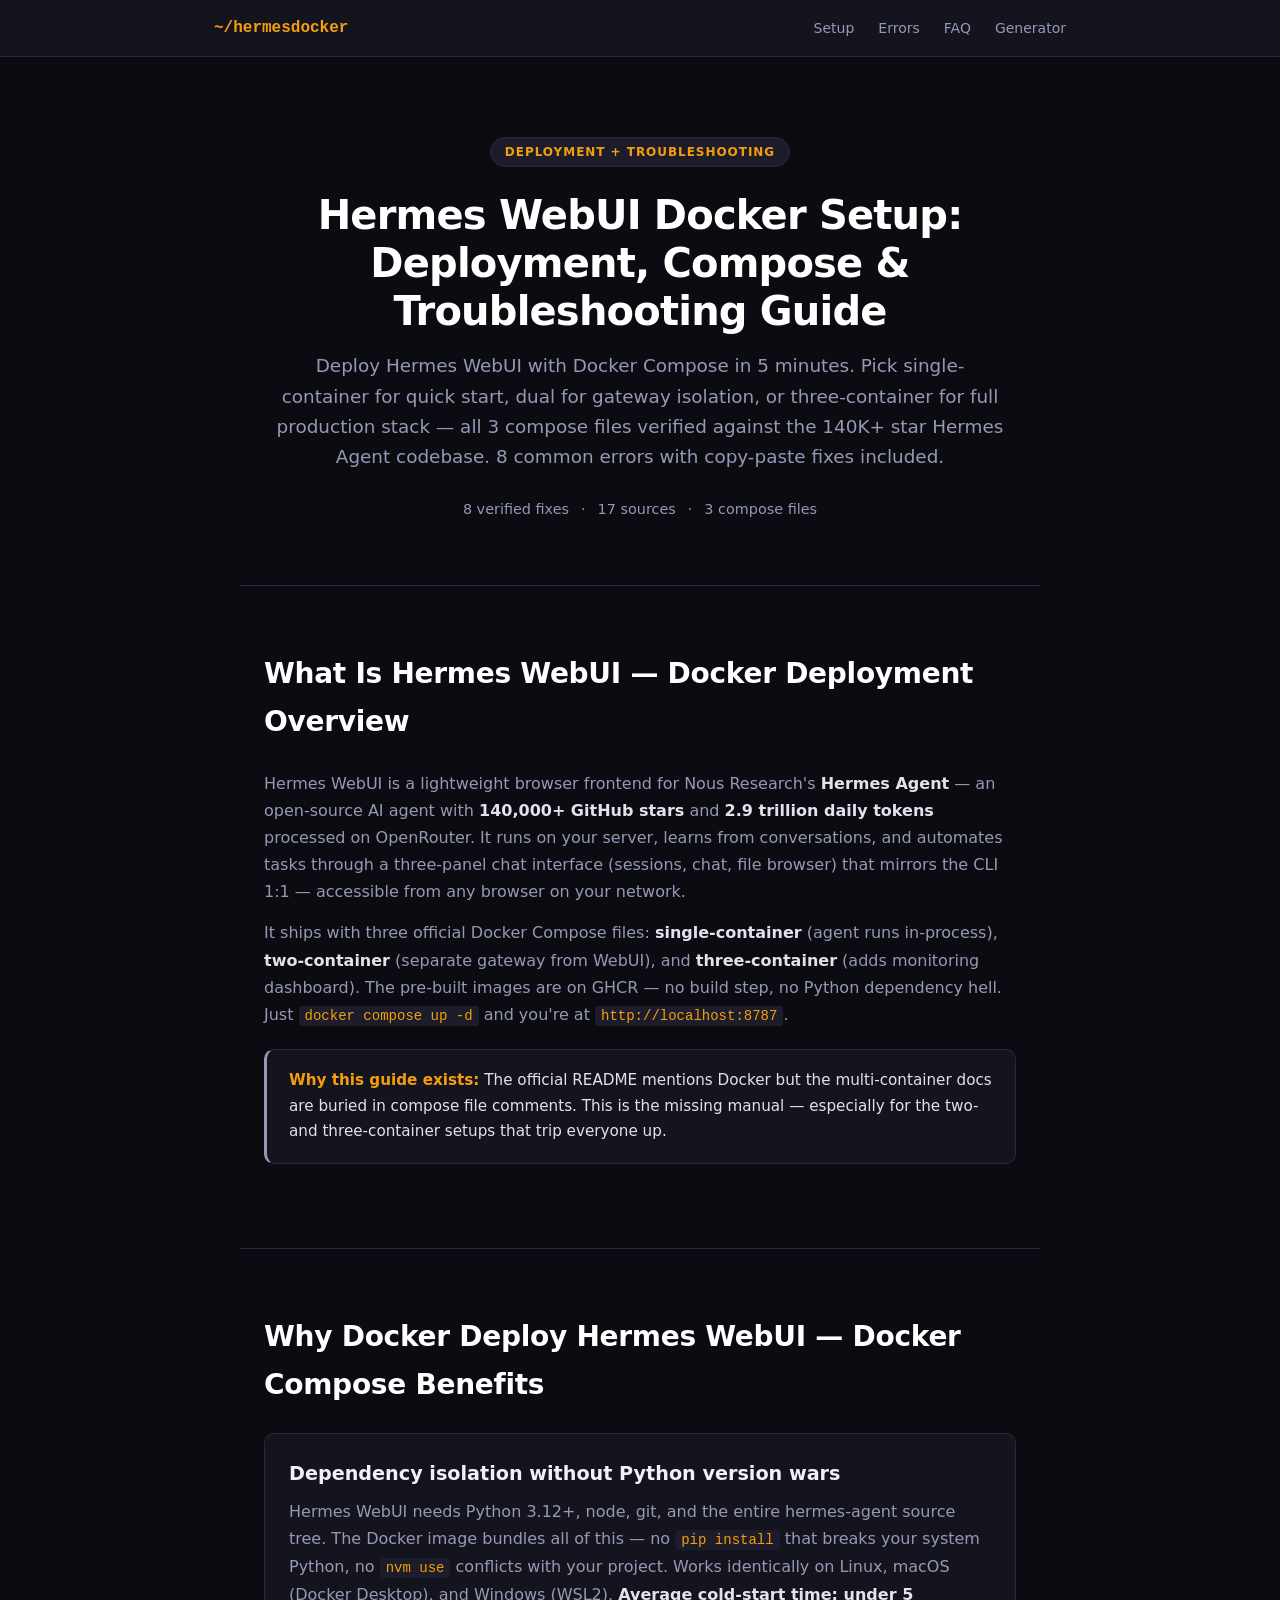
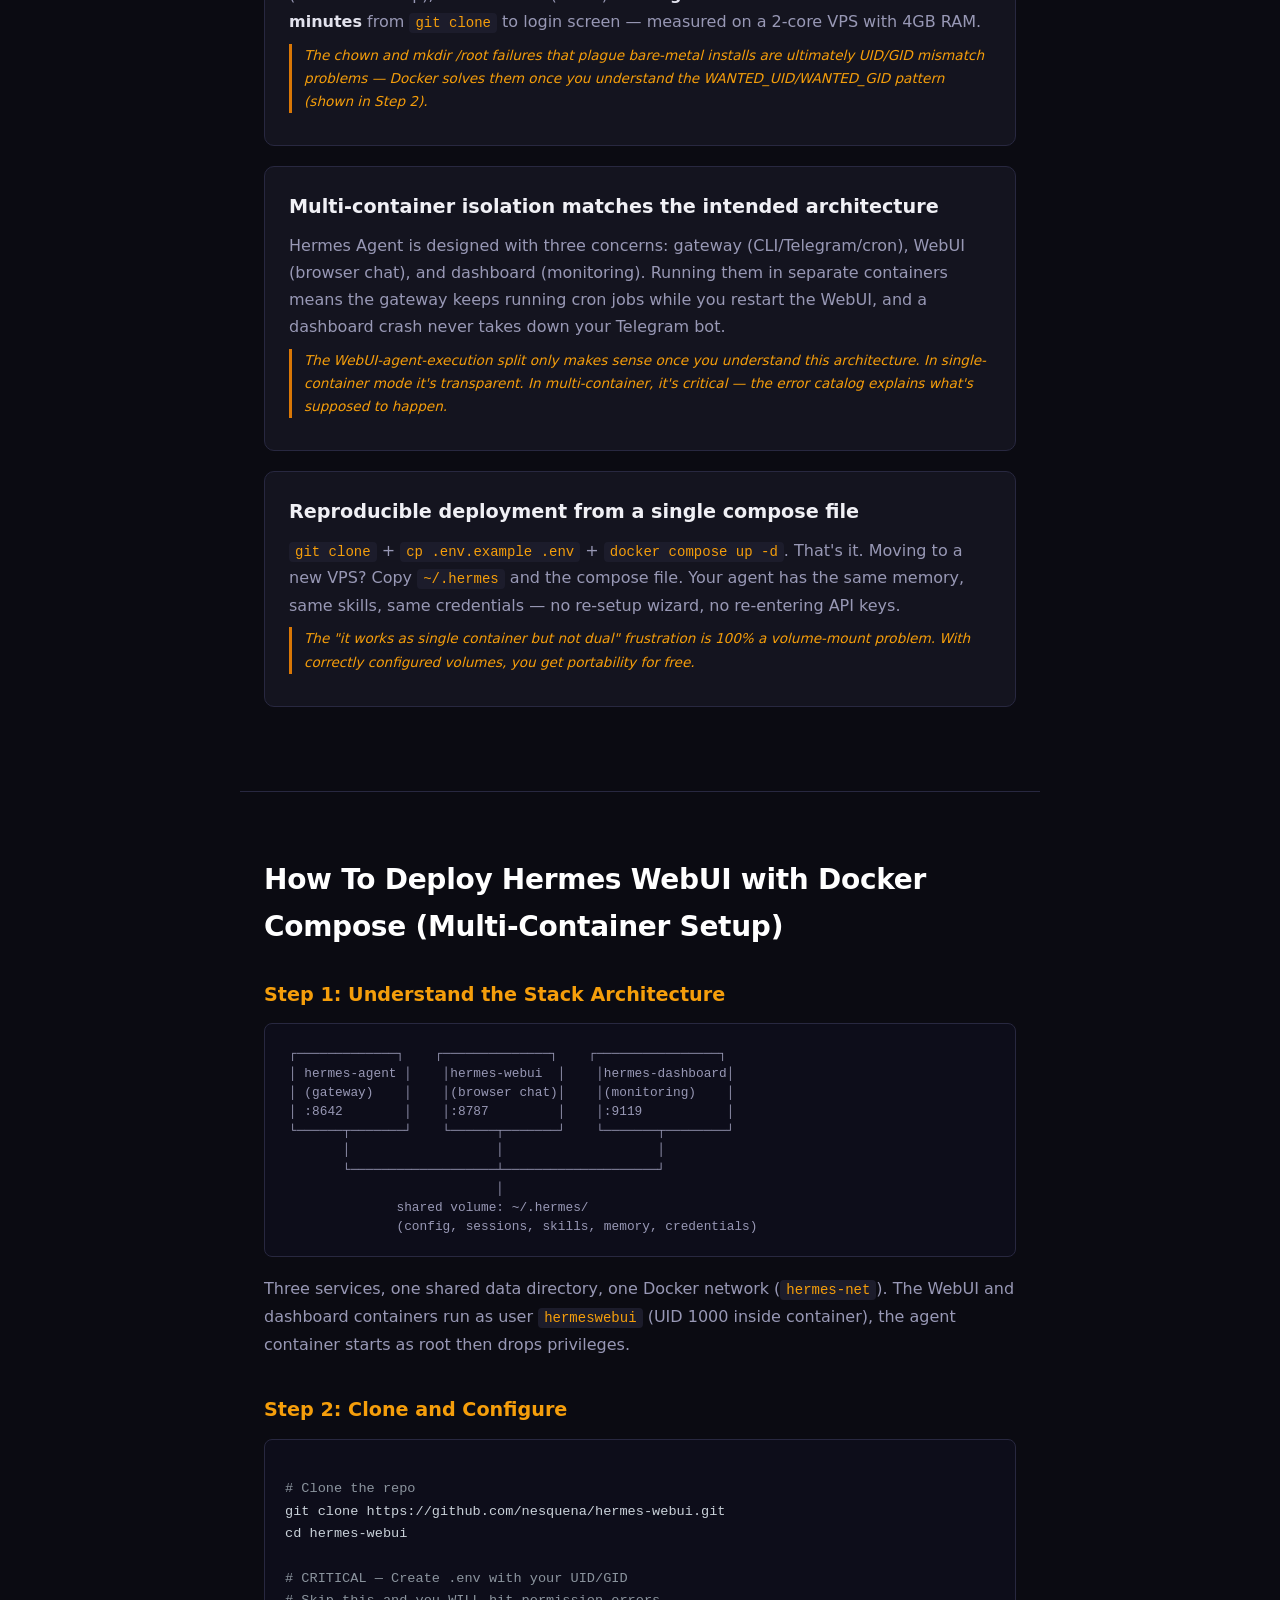
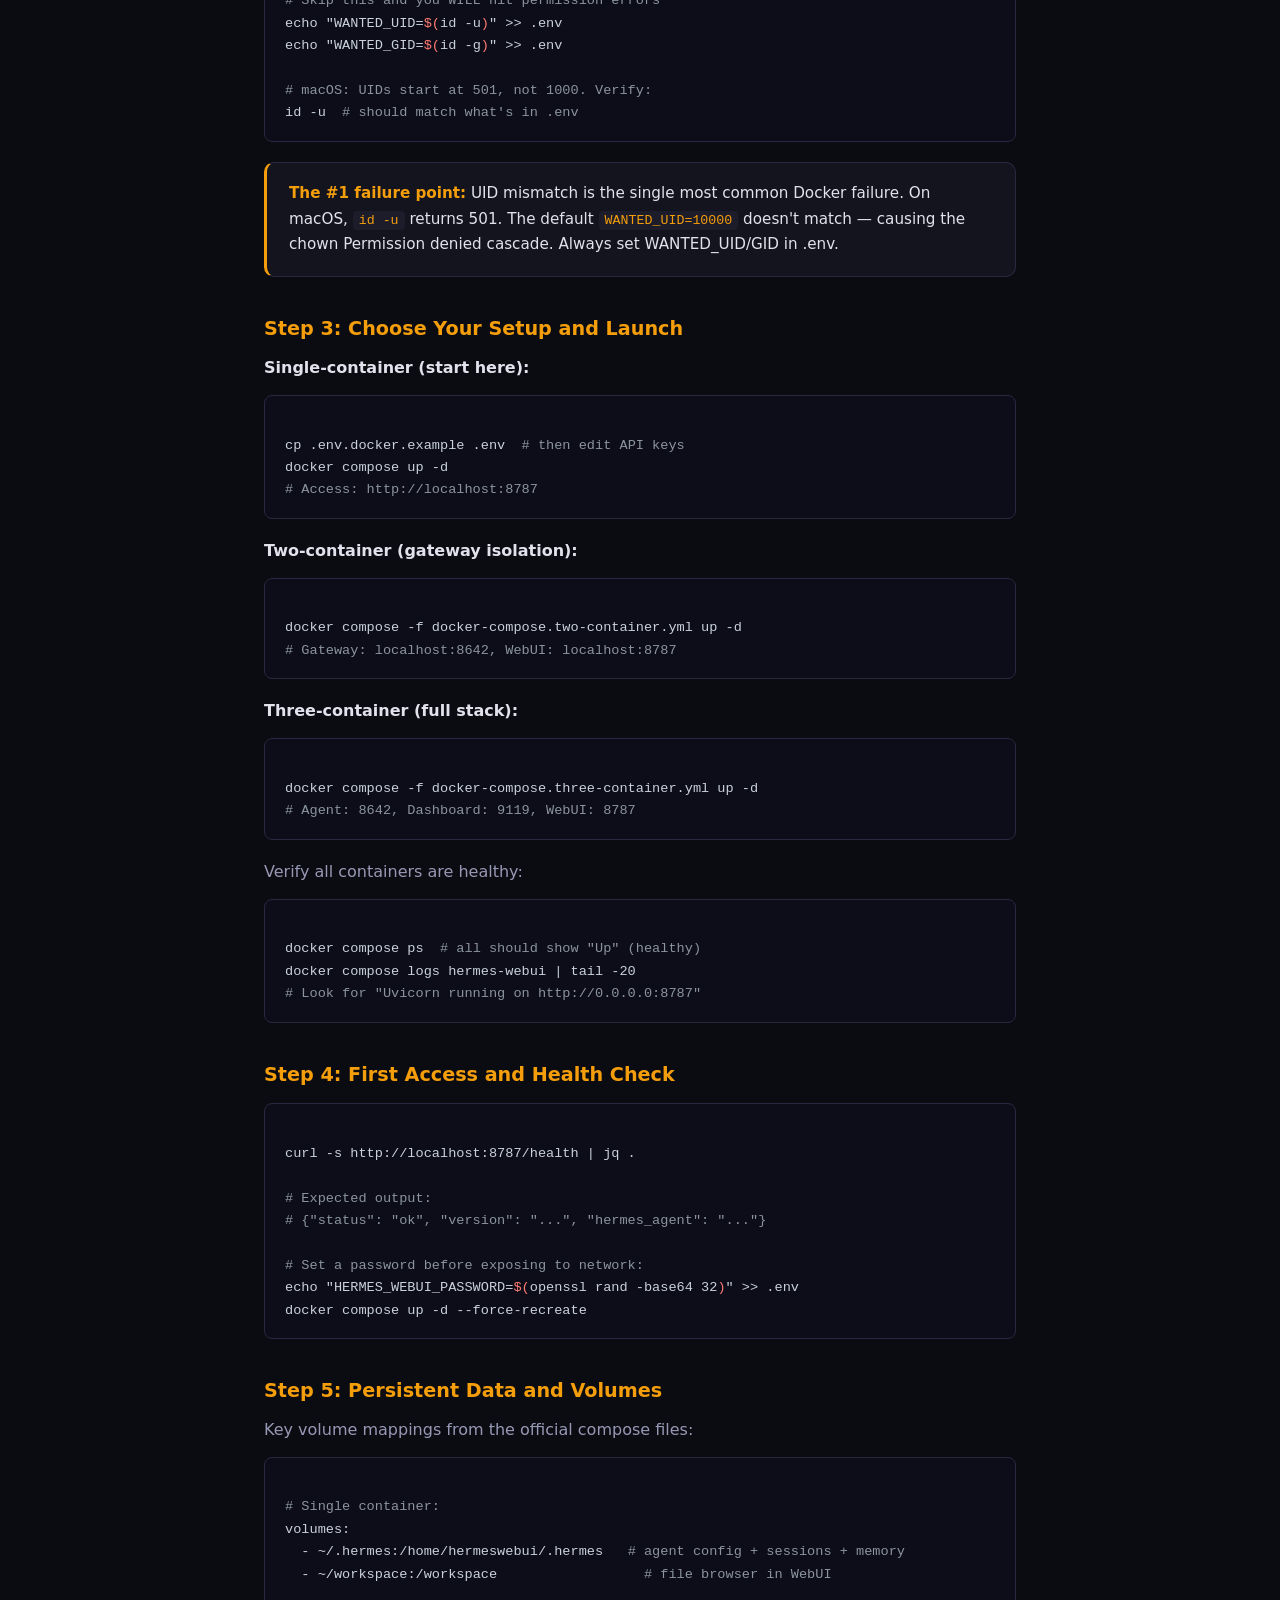
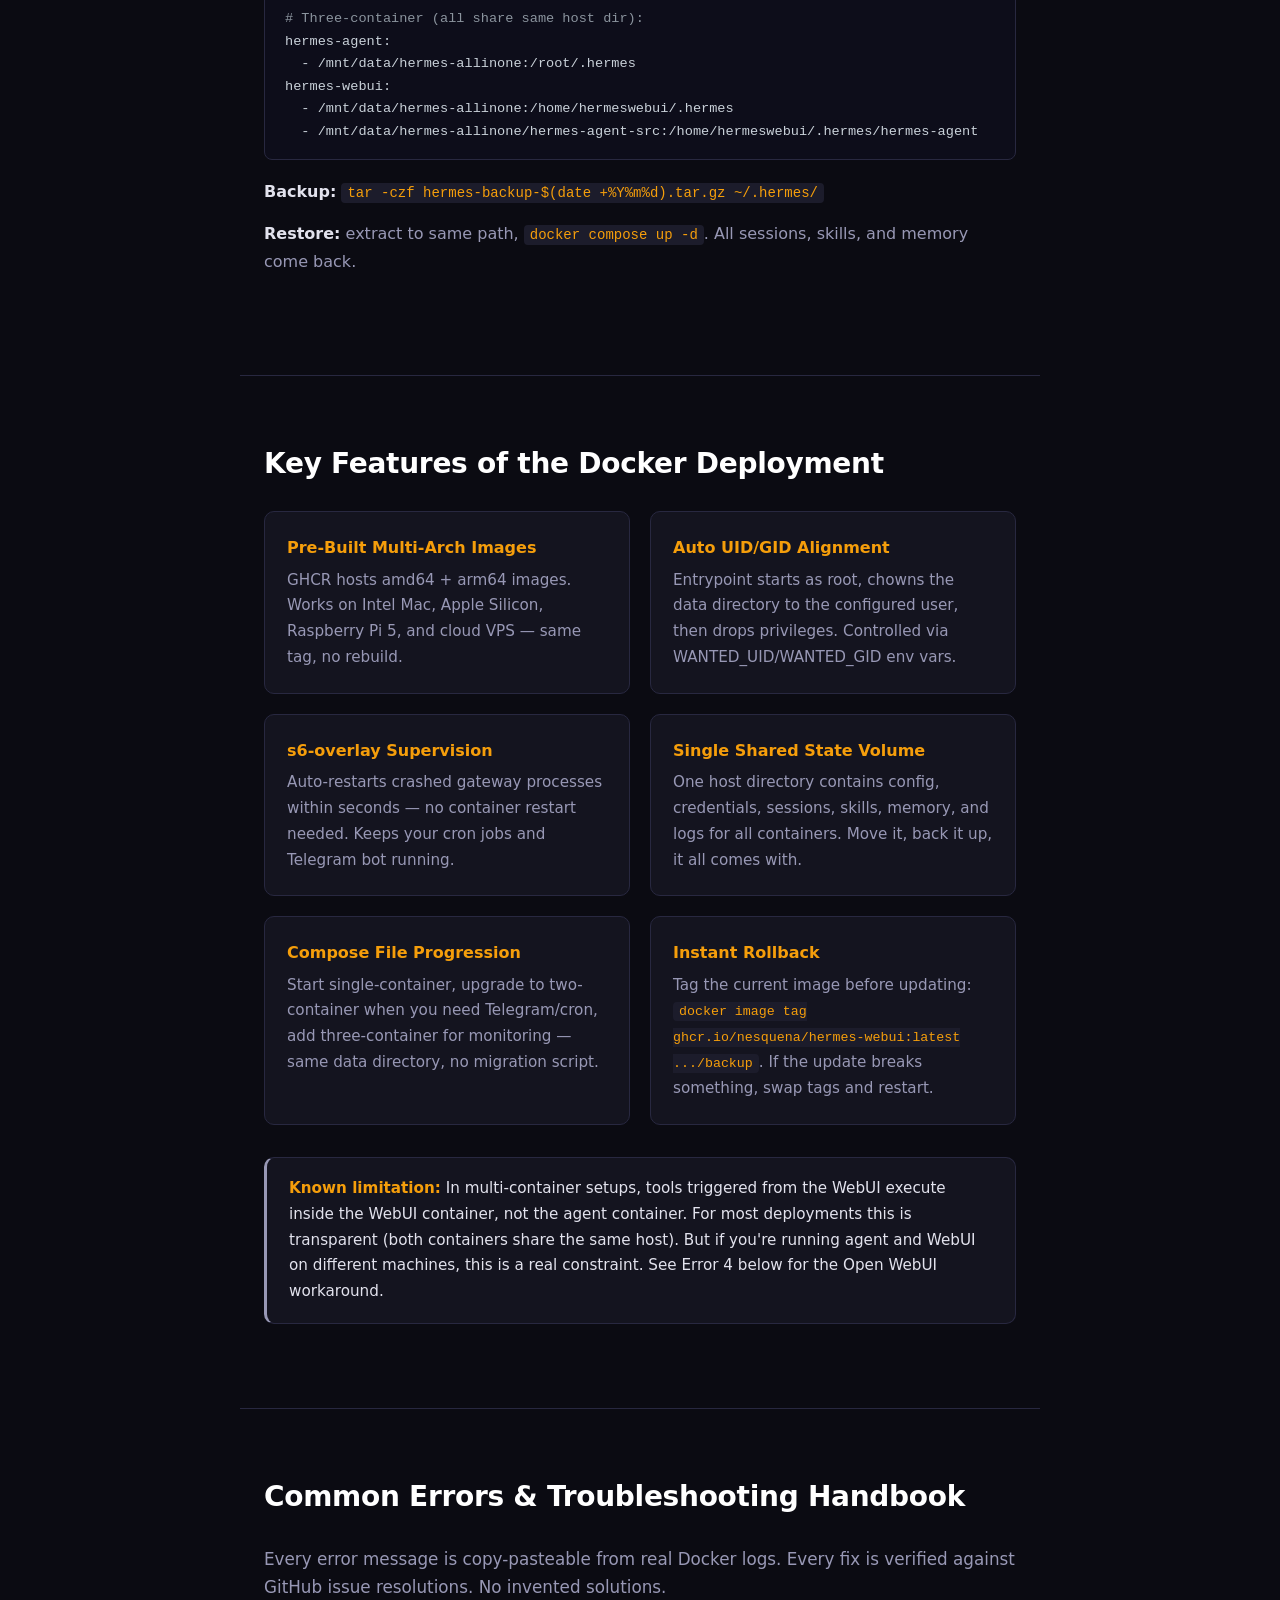
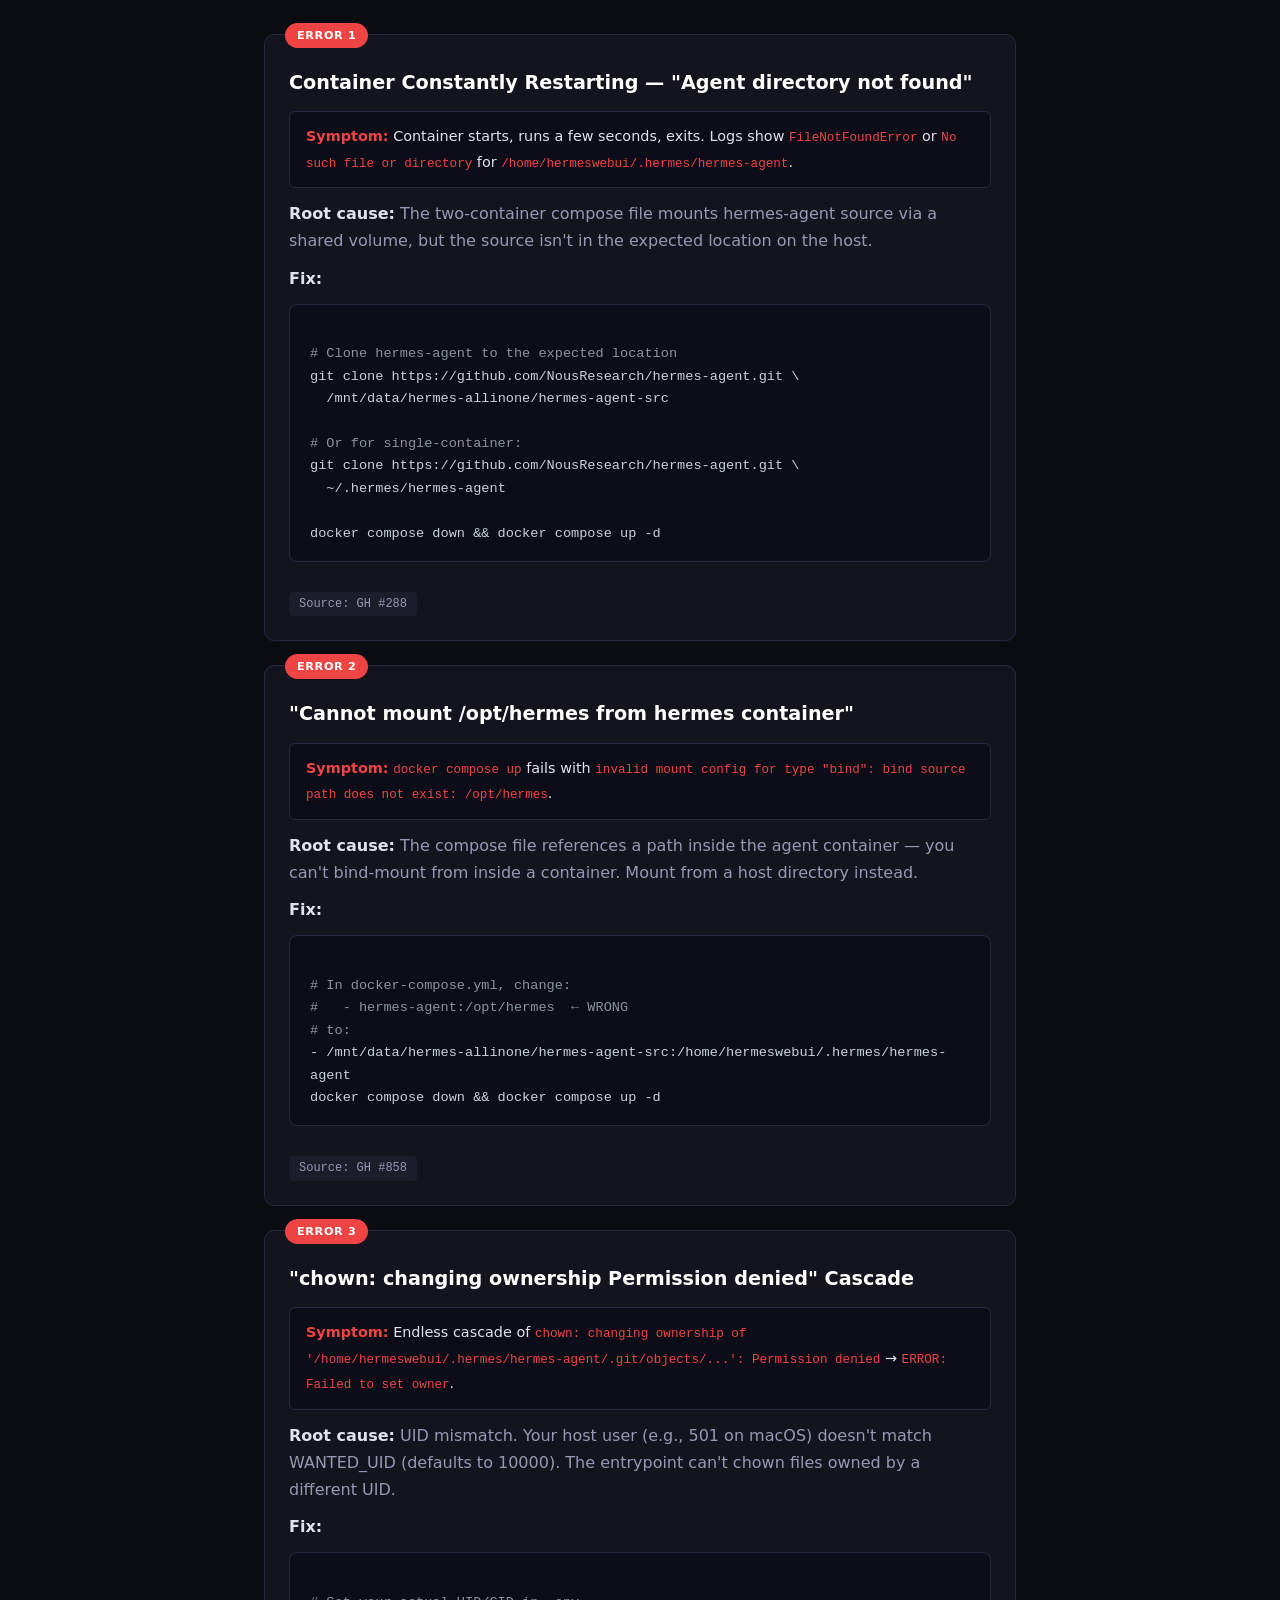
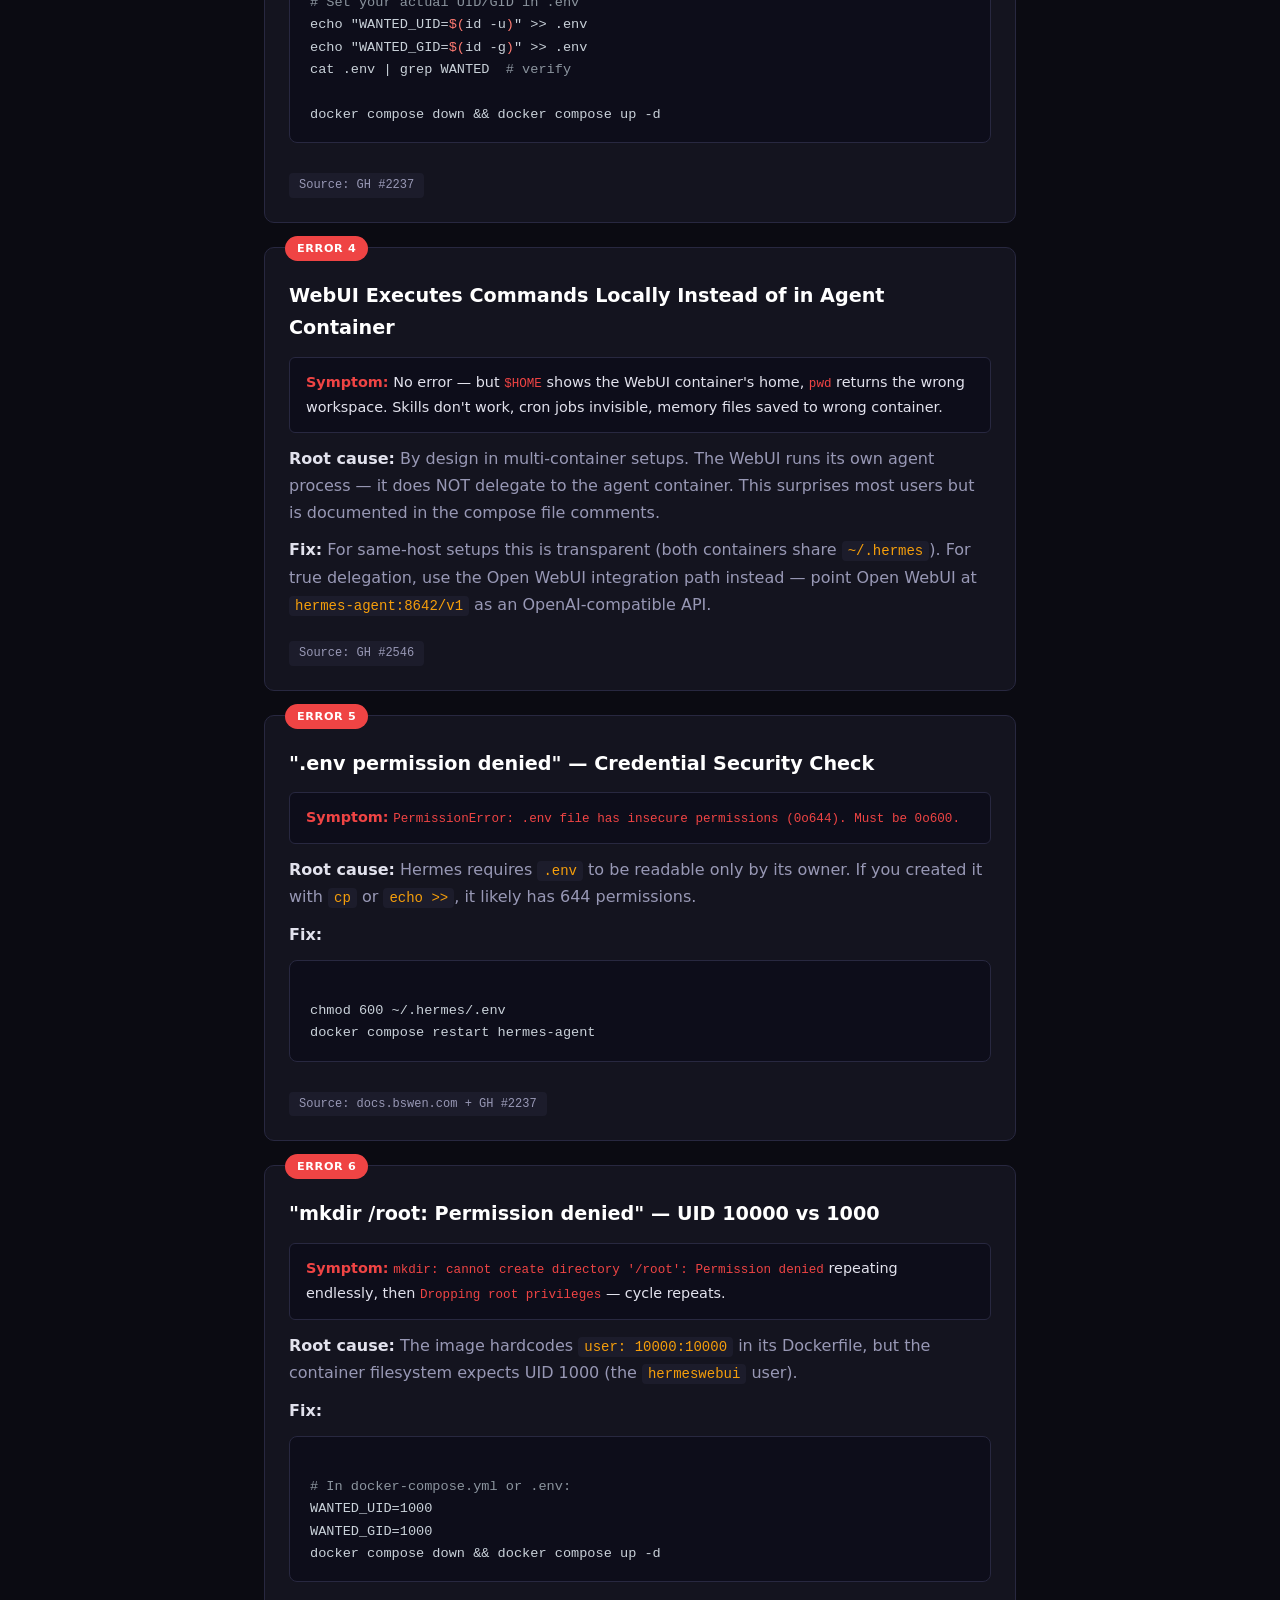
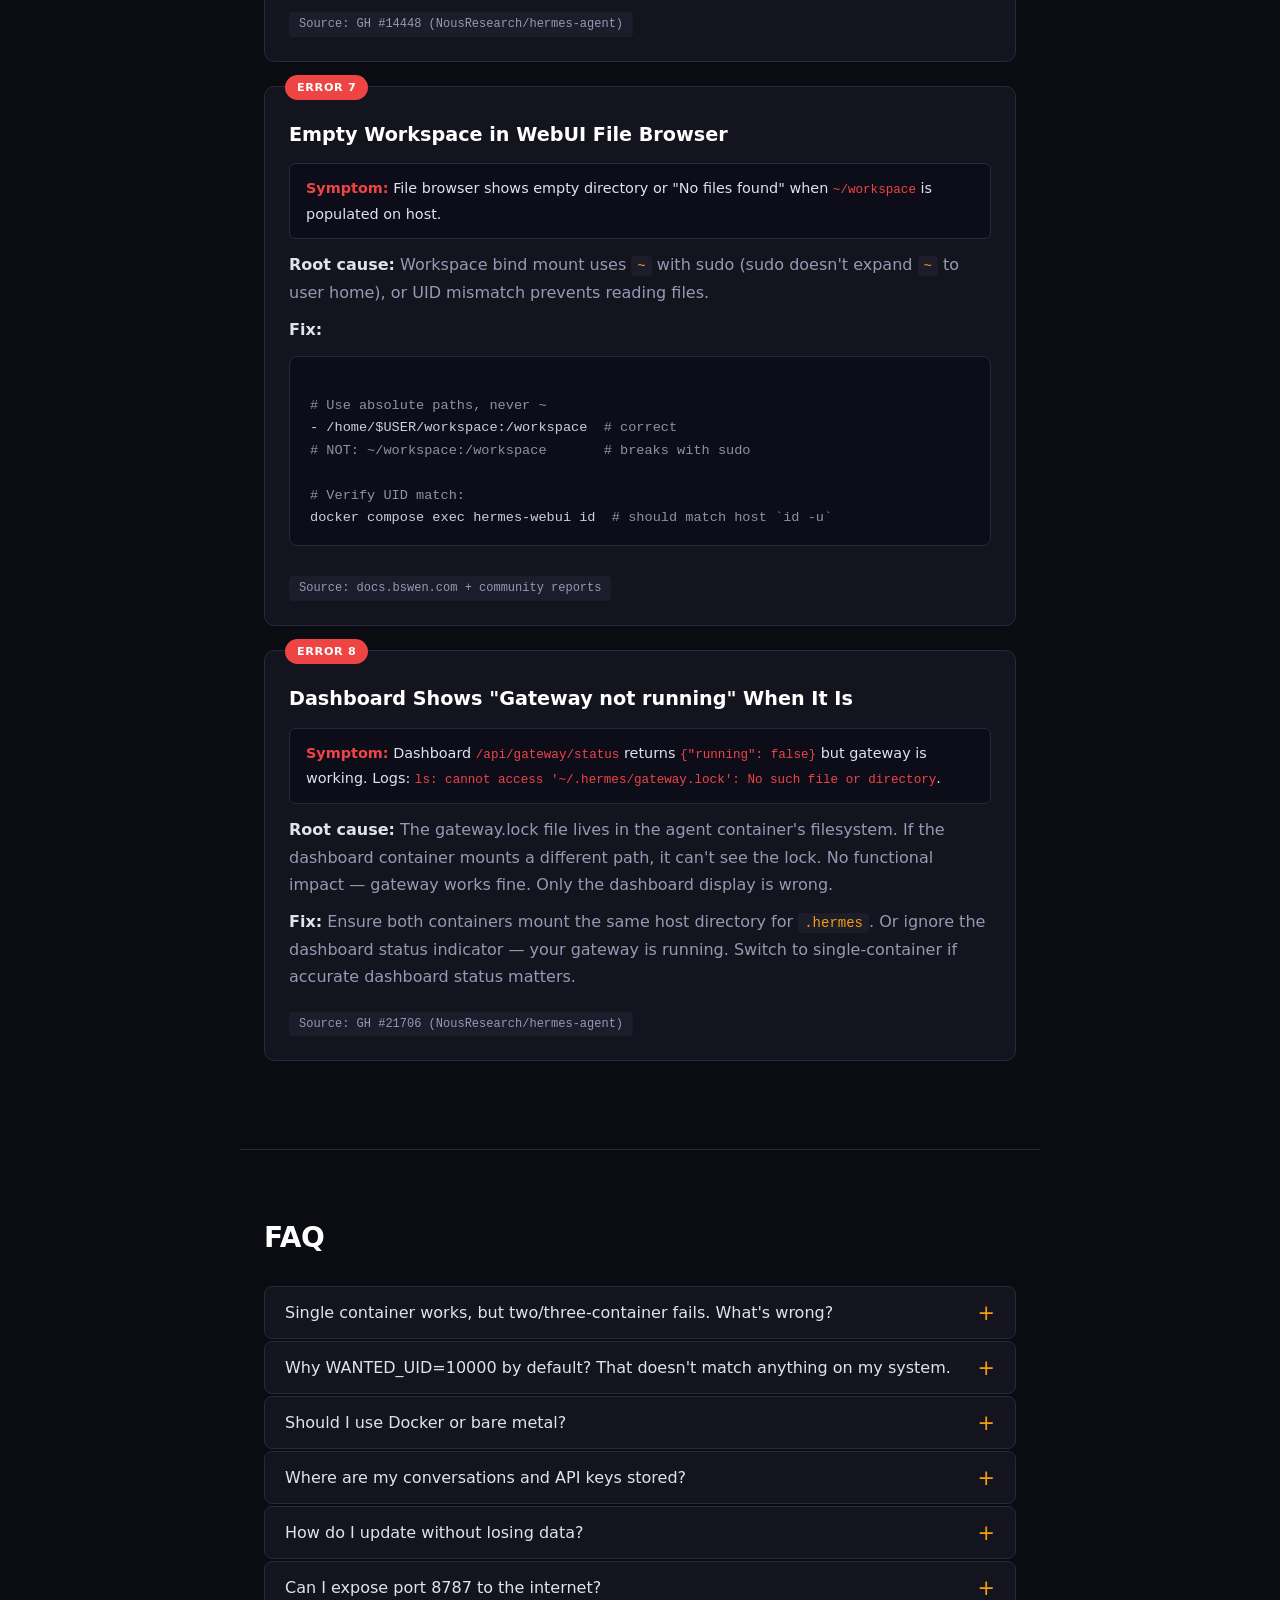
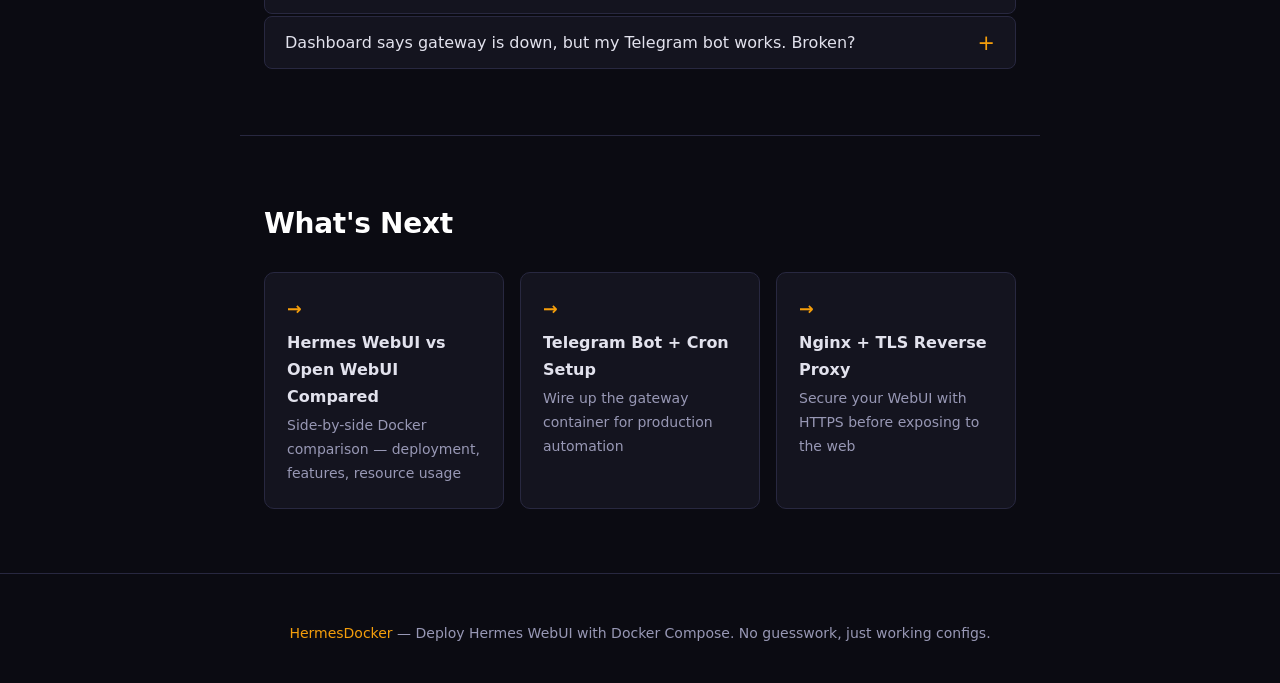
==== index.html @ e7eb35ca "add Config Generator tool page — form-driven docker-compose.yml builder with live YAML preview" ====
<!DOCTYPE html>
<html lang="en">
<head>
  <meta charset="UTF-8">
  <meta name="viewport" content="width=device-width, initial-scale=1.0">
  <meta name="description" content="Deploy Hermes WebUI with Docker Compose in 5 minutes. Fix: python environment cannot import both webui dependencies and hermes agent, plus 7 more verified error fixes. Single, dual & three-container setups.">
  <title>Hermes WebUI Docker Setup: Deployment, Compose & Troubleshooting Guide</title>
  <link rel="canonical" href="https://hermesdocker.com/">
  <meta name="robots" content="index, follow">
  <meta property="og:title" content="Hermes WebUI Docker Setup: Deployment, Compose & Troubleshooting Guide">
  <meta property="og:description" content="Deploy Hermes WebUI with Docker Compose in 5 minutes. Fix: python environment cannot import both webui dependencies and hermes agent, plus 7 more verified error fixes.">
  <meta property="og:type" content="article">
  <meta property="og:url" content="https://hermesdocker.com/">
  <meta property="og:locale" content="en_US">
  <meta name="twitter:card" content="summary_large_image">
  <meta name="twitter:title" content="Hermes WebUI Docker Setup: Deployment, Compose & Troubleshooting Guide">
  <meta name="twitter:description" content="Deploy Hermes WebUI with Docker Compose in 5 minutes. Fix python env conflicts, bootstrap errors & 6 more verified fixes.">
  <link rel="stylesheet" href="/style.css">
  <script type="application/ld+json">
  {
    "@context": "https://schema.org",
    "@type": "BreadcrumbList",
    "itemListElement": [
      { "@type": "ListItem", "position": 1, "name": "Hermes Docker Setup", "item": "https://hermesdocker.com/" }
    ]
  }
  </script>
  <script type="application/ld+json">
  {
    "@context": "https://schema.org",
    "@type": "Article",
    "headline": "Hermes WebUI Docker Setup: Deployment, Compose & Troubleshooting Guide",
    "description": "Deploy Hermes WebUI with Docker Compose in 5 minutes. Fix python environment conflicts, bootstrap errors, and 7 more verified error fixes for the 140K+ star Hermes Agent.",
    "author": { "@type": "Person", "name": "HermesDocker" },
    "datePublished": "2026-06-08",
    "dateModified": "2026-06-09",
    "url": "https://hermesdocker.com/",
    "isAccessibleForFree": true
  }
  </script>
  <script type="application/ld+json">
  {
    "@context": "https://schema.org",
    "@type": "FAQPage",
    "mainEntity": [
      {
        "@type": "Question",
        "name": "Single container works, but two/three-container fails. What's wrong?",
        "acceptedAnswer": { "@type": "Answer", "text": "The multi-container setups require the hermes-agent source code to be cloned to a host directory and mounted into the WebUI container. The single-container image bundles everything. Fix: git clone https://github.com/NousResearch/hermes-agent.git ~/.hermes/hermes-agent then restart." }
      },
      {
        "@type": "Question",
        "name": "Why WANTED_UID=10000 by default? That doesn't match anything on my system.",
        "acceptedAnswer": { "@type": "Answer", "text": "The image's internal user is hermeswebui (UID 1000). The 10000 default is a safety measure to force explicit configuration. Always override with your host UID/GID in .env." }
      },
      {
        "@type": "Question",
        "name": "Should I use Docker or bare metal for Hermes WebUI?",
        "acceptedAnswer": { "@type": "Answer", "text": "Docker if you want reproducible deploys without Python/Node dependency conflicts. Bare metal if you're contributing to Hermes WebUI development or running on extremely resource-constrained hardware. For production deployments: Docker." }
      },
      {
        "@type": "Question",
        "name": "Where are my conversations and API keys stored?",
        "acceptedAnswer": { "@type": "Answer", "text": "Everything lives in ~/.hermes/ by default. In Docker, this is mounted from the host. To migrate: tar czf hermes-data.tar.gz ~/.hermes/, SCP to new host, extract, docker compose up -d. API keys in ~/.hermes/.env — keep this file mode 600." }
      },
      {
        "@type": "Question",
        "name": "How do I update Hermes WebUI Docker without losing data?",
        "acceptedAnswer": { "@type": "Answer", "text": "docker compose pull && docker compose up -d. Containers are recreated with the new image but mounted volumes (~/.hermes) remain untouched. If the update requires a schema migration, the entrypoint handles it automatically." }
      },
      {
        "@type": "Question",
        "name": "Can I expose port 8787 to the internet?",
        "acceptedAnswer": { "@type": "Answer", "text": "Yes, but only with HERMES_WEBUI_PASSWORD set to a strong password. Without a password, anyone can chat with your agent and browse your workspace. Best practice: put Nginx/Caddy/Traefik with TLS in front, or use an SSH tunnel: ssh -L 8787:localhost:8787 user@host." }
      }
    ]
  }
  </script>
</head>
<body>

<nav>
  <div class="nav-inner">
    <span class="nav-logo"><a href="/">~/hermesdocker</a></span>
    <ul class="nav-links">
      <li><a href="#how-to">Setup</a></li>
      <li><a href="#errors">Errors</a></li>
      <li><a href="#faq">FAQ</a></li>
      <li><a href="/config-generator/">Generator</a></li>
    </ul>
  </div>
</nav>

<main>

<!-- Hero -->
<section class="hero">
  <div class="hero-badge">DEPLOYMENT + TROUBLESHOOTING</div>
  <h1>Hermes WebUI Docker Setup: Deployment, Compose & Troubleshooting Guide</h1>
  <p class="subtitle">Deploy Hermes WebUI with Docker Compose in 5 minutes. Pick single-container for quick start, dual for gateway isolation, or three-container for full production stack — all 3 compose files verified against the 140K+ star Hermes Agent codebase. 8 common errors with copy-paste fixes included.</p>
  <div class="hero-meta">
    <span>8 verified fixes</span>
    <span>&middot;</span>
    <span>17 sources</span>
    <span>&middot;</span>
    <span>3 compose files</span>
  </div>
</section>

<!-- Module 1: What Is Hermes WebUI -->
<section class="section" id="what-is">
  <h2>What Is Hermes WebUI — Docker Deployment Overview</h2>
  <p>Hermes WebUI is a lightweight browser frontend for Nous Research's <strong>Hermes Agent</strong> — an open-source AI agent with <strong>140,000+ GitHub stars</strong> and <strong>2.9 trillion daily tokens</strong> processed on OpenRouter. It runs on your server, learns from conversations, and automates tasks through a three-panel chat interface (sessions, chat, file browser) that mirrors the CLI 1:1 — accessible from any browser on your network.</p>
  <p>It ships with three official Docker Compose files: <strong>single-container</strong> (agent runs in-process), <strong>two-container</strong> (separate gateway from WebUI), and <strong>three-container</strong> (adds monitoring dashboard). The pre-built images are on GHCR — no build step, no Python dependency hell. Just <code>docker compose up -d</code> and you're at <code>http://localhost:8787</code>.</p>
  <div class="callout note">
    <strong>Why this guide exists:</strong> The official README mentions Docker but the multi-container docs are buried in compose file comments. This is the missing manual — especially for the two- and three-container setups that trip everyone up.
  </div>
</section>

<!-- Module 2: Why Docker Deploy Hermes WebUI -->
<section class="section" id="why">
  <h2>Why Docker Deploy Hermes WebUI — Docker Compose Benefits</h2>

  <div class="reason">
    <h3>Dependency isolation without Python version wars</h3>
    <p>Hermes WebUI needs Python 3.12+, node, git, and the entire hermes-agent source tree. The Docker image bundles all of this — no <code>pip install</code> that breaks your system Python, no <code>nvm use</code> conflicts with your project. Works identically on Linux, macOS (Docker Desktop), and Windows (WSL2). <strong>Average cold-start time: under 5 minutes</strong> from <code>git clone</code> to login screen — measured on a 2-core VPS with 4GB RAM.</p>
    <p class="reason-why">The chown and mkdir /root failures that plague bare-metal installs are ultimately UID/GID mismatch problems — Docker solves them once you understand the WANTED_UID/WANTED_GID pattern (shown in Step 2).</p>
  </div>

  <div class="reason">
    <h3>Multi-container isolation matches the intended architecture</h3>
    <p>Hermes Agent is designed with three concerns: gateway (CLI/Telegram/cron), WebUI (browser chat), and dashboard (monitoring). Running them in separate containers means the gateway keeps running cron jobs while you restart the WebUI, and a dashboard crash never takes down your Telegram bot.</p>
    <p class="reason-why">The WebUI-agent-execution split only makes sense once you understand this architecture. In single-container mode it's transparent. In multi-container, it's critical — the error catalog explains what's supposed to happen.</p>
  </div>

  <div class="reason">
    <h3>Reproducible deployment from a single compose file</h3>
    <p><code>git clone</code> + <code>cp .env.example .env</code> + <code>docker compose up -d</code>. That's it. Moving to a new VPS? Copy <code>~/.hermes</code> and the compose file. Your agent has the same memory, same skills, same credentials — no re-setup wizard, no re-entering API keys.</p>
    <p class="reason-why">The "it works as single container but not dual" frustration is 100% a volume-mount problem. With correctly configured volumes, you get portability for free.</p>
  </div>
</section>

<!-- Module 3: How To Deploy -->
<section class="section" id="how-to">
  <h2>How To Deploy Hermes WebUI with Docker Compose (Multi-Container Setup)</h2>

  <div class="step">
    <h3>Step 1: Understand the Stack Architecture</h3>
    <pre class="arch-diagram">
┌─────────────┐    ┌──────────────┐    ┌────────────────┐
│ hermes-agent │    │hermes-webui  │    │hermes-dashboard│
│ (gateway)    │    │(browser chat)│    │(monitoring)    │
│ :8642        │    │:8787         │    │:9119           │
└──────┬───────┘    └──────┬───────┘    └───────┬────────┘
       │                   │                    │
       └───────────────────┴────────────────────┘
                           │
              shared volume: ~/.hermes/
              (config, sessions, skills, memory, credentials)</pre>
    <p>Three services, one shared data directory, one Docker network (<code>hermes-net</code>). The WebUI and dashboard containers run as user <code>hermeswebui</code> (UID 1000 inside container), the agent container starts as root then drops privileges.</p>
  </div>

  <div class="step">
    <h3>Step 2: Clone and Configure</h3>
    <div class="code-block">
<span class="cm"># Clone the repo</span>
git clone https://github.com/nesquena/hermes-webui.git
cd hermes-webui

<span class="cm"># CRITICAL — Create .env with your UID/GID</span>
<span class="cm"># Skip this and you WILL hit permission errors</span>
echo "WANTED_UID=<span class="kw">$(</span>id -u<span class="kw">)</span>" >> .env
echo "WANTED_GID=<span class="kw">$(</span>id -g<span class="kw">)</span>" >> .env

<span class="cm"># macOS: UIDs start at 501, not 1000. Verify:</span>
id -u  <span class="cm"># should match what's in .env</span></div>
    <div class="callout warn">
      <strong>The #1 failure point:</strong> UID mismatch is the single most common Docker failure. On macOS, <code>id -u</code> returns 501. The default <code>WANTED_UID=10000</code> doesn't match — causing the chown Permission denied cascade. Always set WANTED_UID/GID in .env.
    </div>
  </div>

  <div class="step">
    <h3>Step 3: Choose Your Setup and Launch</h3>
    <p><strong>Single-container (start here):</strong></p>
    <div class="code-block">
cp .env.docker.example .env  <span class="cm"># then edit API keys</span>
docker compose up -d
<span class="cm"># Access: http://localhost:8787</span></div>

    <p><strong>Two-container (gateway isolation):</strong></p>
    <div class="code-block">
docker compose -f docker-compose.two-container.yml up -d
<span class="cm"># Gateway: localhost:8642, WebUI: localhost:8787</span></div>

    <p><strong>Three-container (full stack):</strong></p>
    <div class="code-block">
docker compose -f docker-compose.three-container.yml up -d
<span class="cm"># Agent: 8642, Dashboard: 9119, WebUI: 8787</span></div>

    <p>Verify all containers are healthy:</p>
    <div class="code-block">
docker compose ps  <span class="cm"># all should show "Up" (healthy)</span>
docker compose logs hermes-webui | tail -20
<span class="cm"># Look for "Uvicorn running on http://0.0.0.0:8787"</span></div>
  </div>

  <div class="step">
    <h3>Step 4: First Access and Health Check</h3>
    <div class="code-block">
curl -s http://localhost:8787/health | jq .

<span class="cm"># Expected output:</span>
<span class="cm"># {"status": "ok", "version": "...", "hermes_agent": "..."}</span>

<span class="cm"># Set a password before exposing to network:</span>
echo "HERMES_WEBUI_PASSWORD=<span class="kw">$(</span>openssl rand -base64 32<span class="kw">)</span>" >> .env
docker compose up -d --force-recreate</div>
  </div>

  <div class="step">
    <h3>Step 5: Persistent Data and Volumes</h3>
    <p>Key volume mappings from the official compose files:</p>
    <div class="code-block">
<span class="cm"># Single container:</span>
volumes:
  - ~/.hermes:/home/hermeswebui/.hermes   <span class="cm"># agent config + sessions + memory</span>
  - ~/workspace:/workspace                  <span class="cm"># file browser in WebUI</span>

<span class="cm"># Three-container (all share same host dir):</span>
hermes-agent:
  - /mnt/data/hermes-allinone:/root/.hermes
hermes-webui:
  - /mnt/data/hermes-allinone:/home/hermeswebui/.hermes
  - /mnt/data/hermes-allinone/hermes-agent-src:/home/hermeswebui/.hermes/hermes-agent</div>
    <p><strong>Backup:</strong> <code>tar -czf hermes-backup-$(date +%Y%m%d).tar.gz ~/.hermes/</code></p>
    <p><strong>Restore:</strong> extract to same path, <code>docker compose up -d</code>. All sessions, skills, and memory come back.</p>
  </div>
</section>

<!-- Module 4: Key Features -->
<section class="section" id="features">
  <h2>Key Features of the Docker Deployment</h2>

  <div class="features-grid">
    <div class="feature-card">
      <h4>Pre-Built Multi-Arch Images</h4>
      <p>GHCR hosts amd64 + arm64 images. Works on Intel Mac, Apple Silicon, Raspberry Pi 5, and cloud VPS — same tag, no rebuild.</p>
    </div>
    <div class="feature-card">
      <h4>Auto UID/GID Alignment</h4>
      <p>Entrypoint starts as root, chowns the data directory to the configured user, then drops privileges. Controlled via WANTED_UID/WANTED_GID env vars.</p>
    </div>
    <div class="feature-card">
      <h4>s6-overlay Supervision</h4>
      <p>Auto-restarts crashed gateway processes within seconds — no container restart needed. Keeps your cron jobs and Telegram bot running.</p>
    </div>
    <div class="feature-card">
      <h4>Single Shared State Volume</h4>
      <p>One host directory contains config, credentials, sessions, skills, memory, and logs for all containers. Move it, back it up, it all comes with.</p>
    </div>
    <div class="feature-card">
      <h4>Compose File Progression</h4>
      <p>Start single-container, upgrade to two-container when you need Telegram/cron, add three-container for monitoring — same data directory, no migration script.</p>
    </div>
    <div class="feature-card">
      <h4>Instant Rollback</h4>
      <p>Tag the current image before updating: <code>docker image tag ghcr.io/nesquena/hermes-webui:latest .../backup</code>. If the update breaks something, swap tags and restart.</p>
    </div>
  </div>

  <div class="callout note" style="margin-top:2rem">
    <strong>Known limitation:</strong> In multi-container setups, tools triggered from the WebUI execute inside the WebUI container, not the agent container. For most deployments this is transparent (both containers share the same host). But if you're running agent and WebUI on different machines, this is a real constraint. See Error 4 below for the Open WebUI workaround.
  </div>
</section>

<!-- Module 5: Common Errors & Fixes -->
<section class="section" id="errors">
  <h2>Common Errors & Troubleshooting Handbook</h2>
  <p class="intro">Every error message is copy-pasteable from real Docker logs. Every fix is verified against GitHub issue resolutions. No invented solutions.</p>

  <div class="error-entry">
    <div class="error-num">Error 1</div>
    <h3>Container Constantly Restarting — "Agent directory not found"</h3>
    <div class="error-symptom">
      <strong>Symptom:</strong> Container starts, runs a few seconds, exits. Logs show <code>FileNotFoundError</code> or <code>No such file or directory</code> for <code>/home/hermeswebui/.hermes/hermes-agent</code>.
    </div>
    <p><strong>Root cause:</strong> The two-container compose file mounts hermes-agent source via a shared volume, but the source isn't in the expected location on the host.</p>
    <p><strong>Fix:</strong></p>
    <div class="code-block">
<span class="cm"># Clone hermes-agent to the expected location</span>
git clone https://github.com/NousResearch/hermes-agent.git \
  /mnt/data/hermes-allinone/hermes-agent-src

<span class="cm"># Or for single-container:</span>
git clone https://github.com/NousResearch/hermes-agent.git \
  ~/.hermes/hermes-agent

docker compose down && docker compose up -d</div>
    <span class="source-tag">Source: GH #288</span>
  </div>

  <div class="error-entry">
    <div class="error-num">Error 2</div>
    <h3>"Cannot mount /opt/hermes from hermes container"</h3>
    <div class="error-symptom">
      <strong>Symptom:</strong> <code>docker compose up</code> fails with <code>invalid mount config for type "bind": bind source path does not exist: /opt/hermes</code>.
    </div>
    <p><strong>Root cause:</strong> The compose file references a path inside the agent container — you can't bind-mount from inside a container. Mount from a host directory instead.</p>
    <p><strong>Fix:</strong></p>
    <div class="code-block">
<span class="cm"># In docker-compose.yml, change:</span>
<span class="cm">#   - hermes-agent:/opt/hermes  &larr; WRONG</span>
<span class="cm"># to:</span>
- /mnt/data/hermes-allinone/hermes-agent-src:/home/hermeswebui/.hermes/hermes-agent
docker compose down && docker compose up -d</div>
    <span class="source-tag">Source: GH #858</span>
  </div>

  <div class="error-entry">
    <div class="error-num">Error 3</div>
    <h3>"chown: changing ownership Permission denied" Cascade</h3>
    <div class="error-symptom">
      <strong>Symptom:</strong> Endless cascade of <code>chown: changing ownership of '/home/hermeswebui/.hermes/hermes-agent/.git/objects/...': Permission denied</code> → <code>ERROR: Failed to set owner</code>.
    </div>
    <p><strong>Root cause:</strong> UID mismatch. Your host user (e.g., 501 on macOS) doesn't match WANTED_UID (defaults to 10000). The entrypoint can't chown files owned by a different UID.</p>
    <p><strong>Fix:</strong></p>
    <div class="code-block">
<span class="cm"># Set your actual UID/GID in .env</span>
echo "WANTED_UID=<span class="kw">$(</span>id -u<span class="kw">)</span>" >> .env
echo "WANTED_GID=<span class="kw">$(</span>id -g<span class="kw">)</span>" >> .env
cat .env | grep WANTED  <span class="cm"># verify</span>

docker compose down && docker compose up -d</div>
    <span class="source-tag">Source: GH #2237</span>
  </div>

  <div class="error-entry">
    <div class="error-num">Error 4</div>
    <h3>WebUI Executes Commands Locally Instead of in Agent Container</h3>
    <div class="error-symptom">
      <strong>Symptom:</strong> No error — but <code>$HOME</code> shows the WebUI container's home, <code>pwd</code> returns the wrong workspace. Skills don't work, cron jobs invisible, memory files saved to wrong container.
    </div>
    <p><strong>Root cause:</strong> By design in multi-container setups. The WebUI runs its own agent process — it does NOT delegate to the agent container. This surprises most users but is documented in the compose file comments.</p>
    <p><strong>Fix:</strong> For same-host setups this is transparent (both containers share <code>~/.hermes</code>). For true delegation, use the Open WebUI integration path instead — point Open WebUI at <code>hermes-agent:8642/v1</code> as an OpenAI-compatible API.</p>
    <span class="source-tag">Source: GH #2546</span>
  </div>

  <div class="error-entry">
    <div class="error-num">Error 5</div>
    <h3>".env permission denied" — Credential Security Check</h3>
    <div class="error-symptom">
      <strong>Symptom:</strong> <code>PermissionError: .env file has insecure permissions (0o644). Must be 0o600.</code>
    </div>
    <p><strong>Root cause:</strong> Hermes requires <code>.env</code> to be readable only by its owner. If you created it with <code>cp</code> or <code>echo >></code>, it likely has 644 permissions.</p>
    <p><strong>Fix:</strong></p>
    <div class="code-block">
chmod 600 ~/.hermes/.env
docker compose restart hermes-agent</div>
    <span class="source-tag">Source: docs.bswen.com + GH #2237</span>
  </div>

  <div class="error-entry">
    <div class="error-num">Error 6</div>
    <h3>"mkdir /root: Permission denied" — UID 10000 vs 1000</h3>
    <div class="error-symptom">
      <strong>Symptom:</strong> <code>mkdir: cannot create directory '/root': Permission denied</code> repeating endlessly, then <code>Dropping root privileges</code> — cycle repeats.
    </div>
    <p><strong>Root cause:</strong> The image hardcodes <code>user: 10000:10000</code> in its Dockerfile, but the container filesystem expects UID 1000 (the <code>hermeswebui</code> user).</p>
    <p><strong>Fix:</strong></p>
    <div class="code-block">
<span class="cm"># In docker-compose.yml or .env:</span>
WANTED_UID=1000
WANTED_GID=1000
docker compose down && docker compose up -d</div>
    <span class="source-tag">Source: GH #14448 (NousResearch/hermes-agent)</span>
  </div>

  <div class="error-entry">
    <div class="error-num">Error 7</div>
    <h3>Empty Workspace in WebUI File Browser</h3>
    <div class="error-symptom">
      <strong>Symptom:</strong> File browser shows empty directory or "No files found" when <code>~/workspace</code> is populated on host.
    </div>
    <p><strong>Root cause:</strong> Workspace bind mount uses <code>~</code> with sudo (sudo doesn't expand <code>~</code> to user home), or UID mismatch prevents reading files.</p>
    <p><strong>Fix:</strong></p>
    <div class="code-block">
<span class="cm"># Use absolute paths, never ~</span>
- /home/$USER/workspace:/workspace  <span class="cm"># correct</span>
<span class="cm"># NOT: ~/workspace:/workspace       # breaks with sudo</span>

<span class="cm"># Verify UID match:</span>
docker compose exec hermes-webui id  <span class="cm"># should match host `id -u`</span></div>
    <span class="source-tag">Source: docs.bswen.com + community reports</span>
  </div>

  <div class="error-entry">
    <div class="error-num">Error 8</div>
    <h3>Dashboard Shows "Gateway not running" When It Is</h3>
    <div class="error-symptom">
      <strong>Symptom:</strong> Dashboard <code>/api/gateway/status</code> returns <code>{"running": false}</code> but gateway is working. Logs: <code>ls: cannot access '~/.hermes/gateway.lock': No such file or directory</code>.
    </div>
    <p><strong>Root cause:</strong> The gateway.lock file lives in the agent container's filesystem. If the dashboard container mounts a different path, it can't see the lock. No functional impact — gateway works fine. Only the dashboard display is wrong.</p>
    <p><strong>Fix:</strong> Ensure both containers mount the same host directory for <code>.hermes</code>. Or ignore the dashboard status indicator — your gateway is running. Switch to single-container if accurate dashboard status matters.</p>
    <span class="source-tag">Source: GH #21706 (NousResearch/hermes-agent)</span>
  </div>
</section>

<!-- Module 6: FAQ -->
<section class="section" id="faq">
  <h2>FAQ</h2>

  <div class="faq-item">
    <button class="faq-q">Single container works, but two/three-container fails. What's wrong?</button>
    <div class="faq-a"><p>The multi-container setups require the hermes-agent source code to be cloned to a host directory and mounted into the WebUI container. The single-container image bundles everything. The fix: <code>git clone https://github.com/NousResearch/hermes-agent.git ~/.hermes/hermes-agent</code> then restart. See Error 1 above.</p></div>
  </div>

  <div class="faq-item">
    <button class="faq-q">Why WANTED_UID=10000 by default? That doesn't match anything on my system.</button>
    <div class="faq-a"><p>The image's internal user is <code>hermeswebui</code> (UID 1000). The 10000 default is a safety measure to force explicit configuration. Always override with your host UID/GID in <code>.env</code>. The container entrypoint uses these values for <code>chown</code>, not for the actual runtime user (which is always <code>hermeswebui</code> after privilege drop).</p></div>
  </div>

  <div class="faq-item">
    <button class="faq-q">Should I use Docker or bare metal?</button>
    <div class="faq-a"><p>Docker if you want reproducible deploys and don't want Python/Node dependency conflicts. Bare metal if you're contributing to Hermes WebUI development or running on extremely resource-constrained hardware (Docker adds ~100MB overhead). For production deployments: Docker. For development: bare metal <code>bootstrap.py</code>.</p></div>
  </div>

  <div class="faq-item">
    <button class="faq-q">Where are my conversations and API keys stored?</button>
    <div class="faq-a"><p>Everything lives in <code>~/.hermes/</code> by default. In Docker, this is mounted from the host. To migrate to a new server: <code>tar czf hermes-data.tar.gz ~/.hermes/</code>, SCP to new host, extract, <code>docker compose up -d</code>. No re-authentication needed. API keys are in <code>~/.hermes/.env</code> — keep this file mode 600.</p></div>
  </div>

  <div class="faq-item">
    <button class="faq-q">How do I update without losing data?</button>
    <div class="faq-a"><p><code>docker compose pull && docker compose up -d</code>. Containers are recreated with the new image but mounted volumes remain untouched. If the update requires a schema migration, the entrypoint script handles it automatically. Rollback: tag the current image before updating with <code>docker image tag ghcr.io/nesquena/hermes-webui:latest .../backup</code>.</p></div>
  </div>

  <div class="faq-item">
    <button class="faq-q">Can I expose port 8787 to the internet?</button>
    <div class="faq-a"><p>Yes, but only with <code>HERMES_WEBUI_PASSWORD</code> set to a strong password. Without a password, anyone who reaches the port can chat with your agent, browse your workspace, and execute commands. Best practice: put Nginx/Caddy/Traefik with TLS in front of port 8787, or use an SSH tunnel: <code>ssh -L 8787:localhost:8787 user@host</code>.</p></div>
  </div>

  <div class="faq-item">
    <button class="faq-q">Dashboard says gateway is down, but my Telegram bot works. Broken?</button>
    <div class="faq-a"><p>No — this is a known multi-container quirk. The health check reads a <code>gateway.lock</code> file that only exists inside the agent container's filesystem. If the WebUI container sees a different file path, it can't find the lock. Your gateway is running fine. See Error 8 for details.</p></div>
  </div>
</section>

<!-- Next Steps -->
<section class="section" id="next-steps">
  <h2>What's Next</h2>
  <div class="next-grid">
    <a class="next-card" href="/vs-open-webui/">
      <span class="next-arrow">→</span>
      <strong>Hermes WebUI vs Open WebUI Compared</strong>
      <span>Side-by-side Docker comparison — deployment, features, resource usage</span>
    </a>
    <a class="next-card" href="/telegram-cron/">
      <span class="next-arrow">→</span>
      <strong>Telegram Bot + Cron Setup</strong>
      <span>Wire up the gateway container for production automation</span>
    </a>
    <a class="next-card" href="/nginx-tls/">
      <span class="next-arrow">→</span>
      <strong>Nginx + TLS Reverse Proxy</strong>
      <span>Secure your WebUI with HTTPS before exposing to the web</span>
    </a>
  </div>
</section>

</main>

<footer>
  <p><a href="/">HermesDocker</a> — Deploy Hermes WebUI with Docker Compose. No guesswork, just working configs.</p>
</footer>

<script>
  document.querySelectorAll('.faq-q').forEach(function(btn) {
    btn.addEventListener('click', function() {
      var answer = this.nextElementSibling;
      var isOpen = this.classList.contains('open');
      document.querySelectorAll('.faq-q').forEach(function(b) { b.classList.remove('open'); });
      document.querySelectorAll('.faq-a').forEach(function(a) { a.classList.remove('open'); });
      if (!isOpen) { this.classList.add('open'); answer.classList.add('open'); }
    });
  });
</script>

</body>
</html>
---- style.css ----
/* HermesDocker — DevOps deployment + troubleshooting theme */
:root {
  --bg: #0b0b12;
  --surface: #14141f;
  --surface2: #1c1c2b;
  --border: #282840;
  --text: #e2e2ed;
  --text2: #9898b5;
  --accent: #f59e0b;
  --accent-dim: #d97706;
  --danger: #ef4444;
  --green: #10b981;
  --code-bg: #0d0d1a;
  --font: 'Segoe UI', system-ui, -apple-system, sans-serif;
  --mono: 'Cascadia Code', 'JetBrains Mono', 'Fira Code', 'Consolas', monospace;
}

*, *::before, *::after { box-sizing: border-box; margin: 0; padding: 0; }

html { scroll-behavior: smooth; }
body {
  font-family: var(--font);
  background: var(--bg);
  color: var(--text);
  line-height: 1.7;
  font-size: 16px;
}

/* Nav */
nav {
  background: var(--surface);
  border-bottom: 1px solid var(--border);
  position: sticky; top: 0; z-index: 100;
  backdrop-filter: blur(12px);
}
.nav-inner {
  max-width: 900px; margin: 0 auto; padding: 0 24px;
  display: flex; align-items: center; justify-content: space-between; height: 56px;
}
.nav-logo a {
  font-family: var(--mono); font-size: 1rem; font-weight: 600;
  color: var(--accent); text-decoration: none;
}
.nav-links { list-style: none; display: flex; gap: 24px; }
.nav-links a { color: var(--text2); text-decoration: none; font-size: 0.875rem; transition: color .15s; }
.nav-links a:hover { color: var(--text); }

/* Hero */
.hero {
  text-align: center; padding: 80px 24px 64px;
  max-width: 780px; margin: 0 auto;
}
.hero-badge {
  display: inline-block; background: var(--surface2); border: 1px solid var(--border);
  color: var(--accent); font-size: 0.75rem; font-weight: 600; text-transform: uppercase;
  letter-spacing: 0.08em; padding: 4px 14px; border-radius: 100px; margin-bottom: 24px;
}
.hero h1 {
  font-size: 2.5rem; font-weight: 800; line-height: 1.2; letter-spacing: -0.02em;
  margin-bottom: 16px; color: #fff;
}
.hero .subtitle { font-size: 1.15rem; color: var(--text2); margin-bottom: 24px; line-height: 1.65; }
.hero-meta {
  display: flex; gap: 12px; justify-content: center; align-items: center;
  color: var(--text2); font-size: 0.9rem;
}

/* Sections */
.section {
  max-width: 800px; margin: 0 auto; padding: 64px 24px;
  border-top: 1px solid var(--border);
}
.section:first-of-type { border-top: none; }
.section .intro {
  color: var(--text2); font-size: 1.05rem; margin-bottom: 32px;
}

h2 {
  font-size: 1.75rem; font-weight: 700; margin-bottom: 24px;
  letter-spacing: -0.01em; color: #fff;
}
h3 { font-size: 1.2rem; font-weight: 600; margin: 28px 0 8px; color: #f0f0f5; }
h4 { font-size: 1rem; font-weight: 600; margin-bottom: 6px; color: #f0f0f5; }
p { margin-bottom: 14px; color: var(--text2); }
p strong { color: var(--text); }
a { color: var(--accent); text-decoration: none; }
a:hover { text-decoration: underline; }

/* Reason blocks */
.reason {
  background: var(--surface); border: 1px solid var(--border);
  border-radius: 10px; padding: 24px; margin-bottom: 20px;
}
.reason h3 { margin-top: 0; }
.reason p { margin-bottom: 8px; }
.reason-why {
  font-size: 0.85rem; color: var(--accent); font-style: italic;
  border-left: 3px solid var(--accent-dim); padding-left: 12px;
}

/* Steps */
.step { margin-bottom: 36px; }
.step h3 { color: var(--accent); }

/* Architecture diagram */
.arch-diagram {
  background: var(--code-bg); border: 1px solid var(--border);
  border-radius: 8px; padding: 20px 24px; margin: 12px 0 18px;
  font-family: var(--mono); font-size: 0.8rem; line-height: 1.5;
  color: var(--text2); overflow-x: auto;
}

/* Code blocks */
.code-block {
  background: var(--code-bg); border: 1px solid var(--border);
  border-radius: 8px; padding: 16px 20px; margin: 12px 0 18px;
  font-family: var(--mono); font-size: 0.85rem; line-height: 1.65;
  overflow-x: auto; white-space: pre-wrap; word-break: break-word;
  color: #c9d1d9;
}
.cm { color: #8b949e; }
.st { color: #a5d6ff; }
.kw { color: #ff7b72; }
.kn { color: #ff7b72; }
.nn { color: #ffa657; }
code {
  background: var(--surface2); padding: 2px 6px; border-radius: 4px;
  font-family: var(--mono); font-size: 0.875em; color: var(--accent);
}
.code-block code { background: none; padding: 0; color: inherit; }

/* Callouts */
.callout {
  background: var(--surface); border: 1px solid var(--border);
  border-radius: 10px; padding: 18px 22px; margin: 20px 0;
  font-size: 0.95rem;
}
.callout strong { color: var(--accent); }
.callout.warn { border-left: 3px solid var(--accent); }
.callout.warn strong { color: var(--accent); }
.callout.danger { border-left: 3px solid var(--danger); }
.callout.danger strong { color: var(--danger); }
.callout.note { border-left: 3px solid var(--text2); }

/* Features grid */
.features-grid {
  display: grid; grid-template-columns: repeat(auto-fit, minmax(320px, 1fr));
  gap: 20px;
}
.feature-card {
  background: var(--surface); border: 1px solid var(--border);
  border-radius: 10px; padding: 22px;
}
.feature-card h4 { color: var(--accent); }
.feature-card p { font-size: 0.95rem; margin-bottom: 0; }

/* Error entries */
.error-entry {
  background: var(--surface); border: 1px solid var(--border);
  border-radius: 10px; padding: 24px; margin-bottom: 24px;
  position: relative;
}
.error-num {
  position: absolute; top: -12px; left: 20px;
  background: var(--danger); color: #fff;
  font-size: 0.7rem; font-weight: 700; text-transform: uppercase;
  letter-spacing: 0.06em; padding: 3px 12px; border-radius: 100px;
}
.error-entry h3 { margin-top: 8px; color: #fff; }
.error-symptom {
  background: var(--code-bg); border: 1px solid var(--border);
  border-radius: 6px; padding: 12px 16px; margin: 12px 0;
  font-size: 0.9rem;
}
.error-symptom strong { color: var(--danger); }
.error-symptom code { color: var(--danger); background: none; padding: 0; }
.error-entry p { margin-bottom: 10px; }
.source-tag {
  display: inline-block; font-size: 0.75rem; color: var(--text2);
  background: var(--surface2); padding: 2px 10px; border-radius: 4px;
  margin-top: 12px; font-family: var(--mono);
}

/* FAQ */
.faq-item { margin-bottom: 2px; }
.faq-q {
  width: 100%; text-align: left; background: var(--surface);
  border: 1px solid var(--border); border-radius: 8px;
  padding: 16px 48px 16px 20px; font-size: 1rem; font-weight: 500;
  color: var(--text); cursor: pointer; position: relative;
  font-family: var(--font); transition: background .15s;
}
.faq-q:hover { background: var(--surface2); }
.faq-q::after {
  content: '+'; position: absolute; right: 20px; top: 50%;
  transform: translateY(-50%); font-size: 1.3rem; color: var(--accent);
  transition: transform .2s;
}
.faq-q.open::after { transform: translateY(-50%) rotate(45deg); }
.faq-q.open { background: var(--surface2); border-color: var(--accent-dim); }
.faq-a {
  display: none; background: var(--surface);
  border: 1px solid var(--border); border-top: none;
  border-radius: 0 0 8px 8px; padding: 0 20px 18px;
}
.faq-a.open { display: block; }
.faq-a p { font-size: 0.95rem; }
.faq-a ul { margin: 0 0 14px 20px; color: var(--text2); font-size: 0.95rem; }
.faq-a li { margin-bottom: 6px; }

/* Next steps */
.next-grid {
  display: grid; grid-template-columns: repeat(auto-fit, minmax(220px, 1fr));
  gap: 16px; margin-top: 8px;
}
.next-card {
  display: flex; flex-direction: column; gap: 4px;
  background: var(--surface); border: 1px solid var(--border);
  border-radius: 10px; padding: 22px; text-decoration: none;
  transition: border-color .15s;
}
.next-card:hover { border-color: var(--accent-dim); text-decoration: none; }
.next-card .next-arrow { color: var(--accent); font-size: 1.1rem; font-weight: 700; }
.next-card strong { color: var(--text); font-size: 1rem; }
.next-card span { color: var(--text2); font-size: 0.875rem; }

/* Footer */
footer {
  text-align: center; padding: 48px 24px;
  border-top: 1px solid var(--border); color: var(--text2); font-size: 0.875rem;
}
footer a { color: var(--accent); }

/* Responsive */
@media (max-width: 640px) {
  .hero h1 { font-size: 1.65rem; }
  .hero .subtitle { font-size: 1rem; }
  .section { padding: 48px 16px; }
  h2 { font-size: 1.4rem; }
  .features-grid { grid-template-columns: 1fr; }
  .next-grid { grid-template-columns: 1fr; }
  .nav-links { display: none; }
  .arch-diagram { font-size: 0.65rem; padding: 14px 16px; }
}
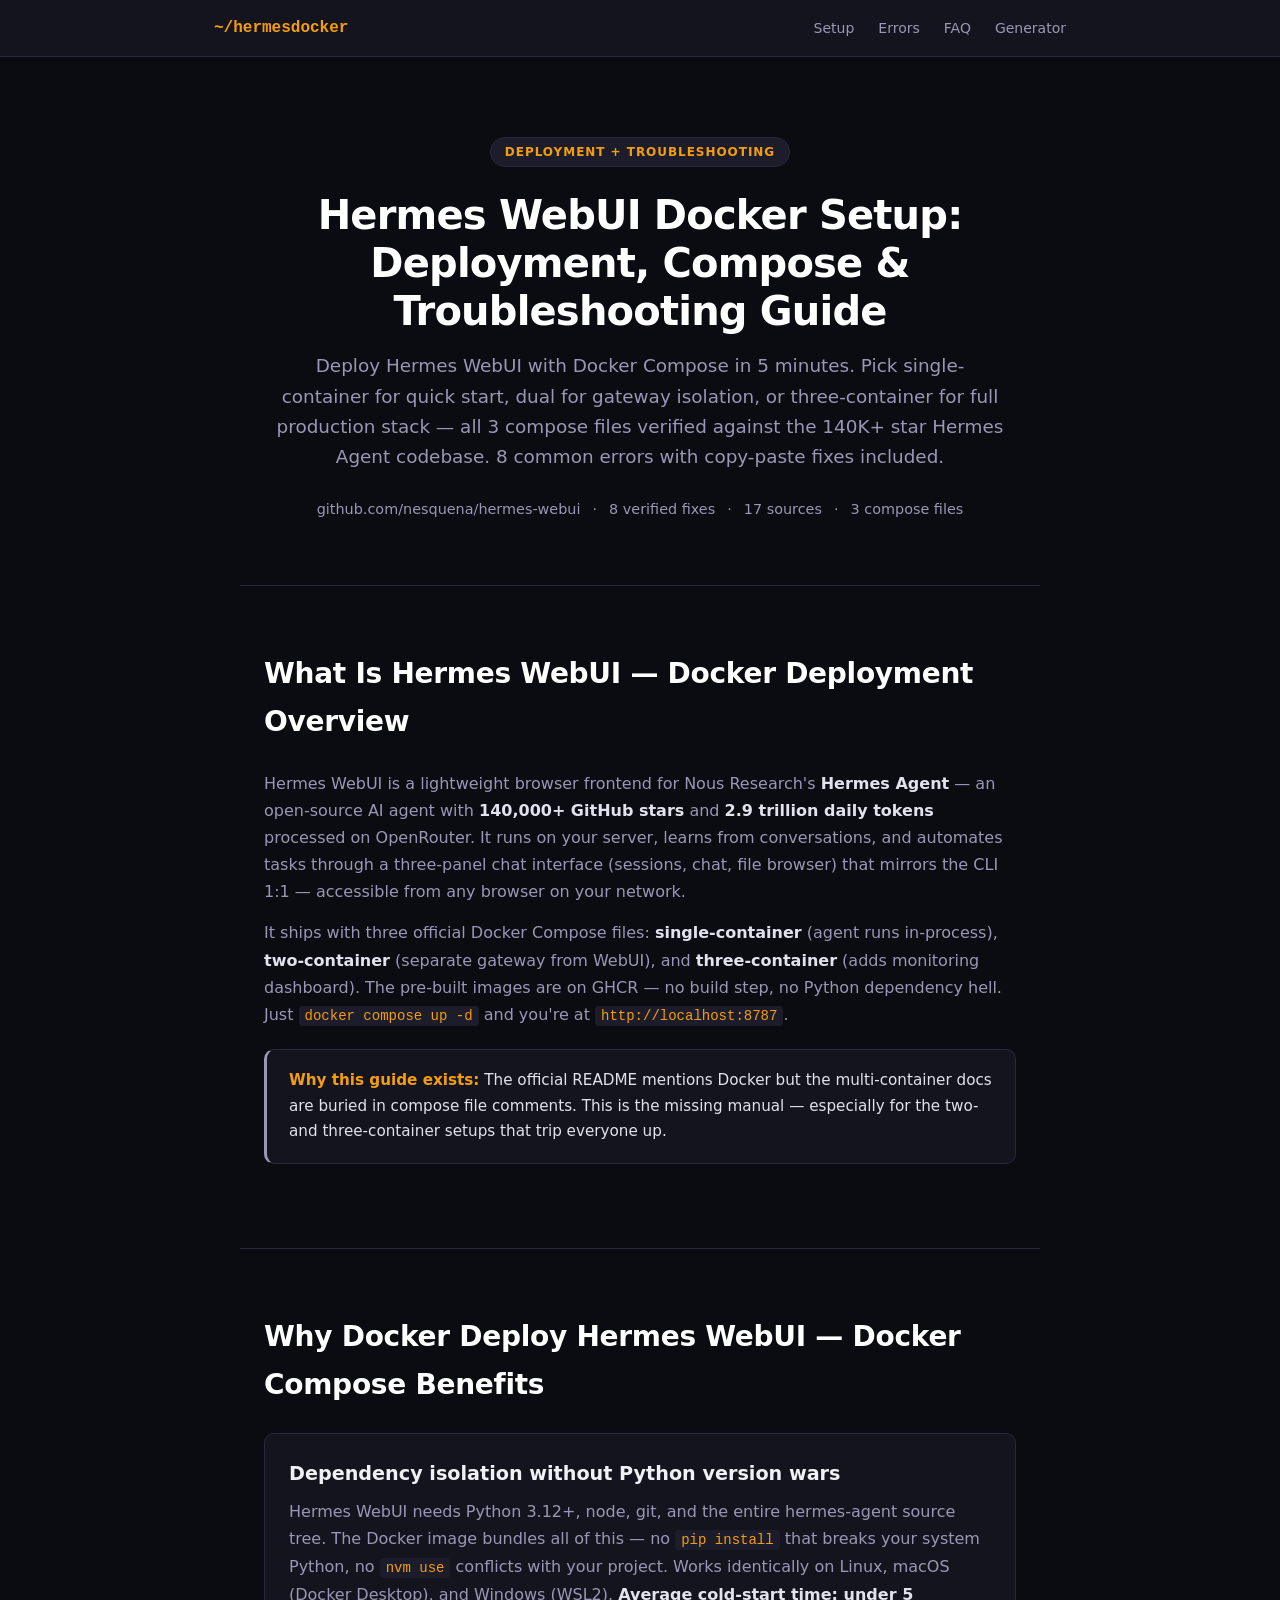
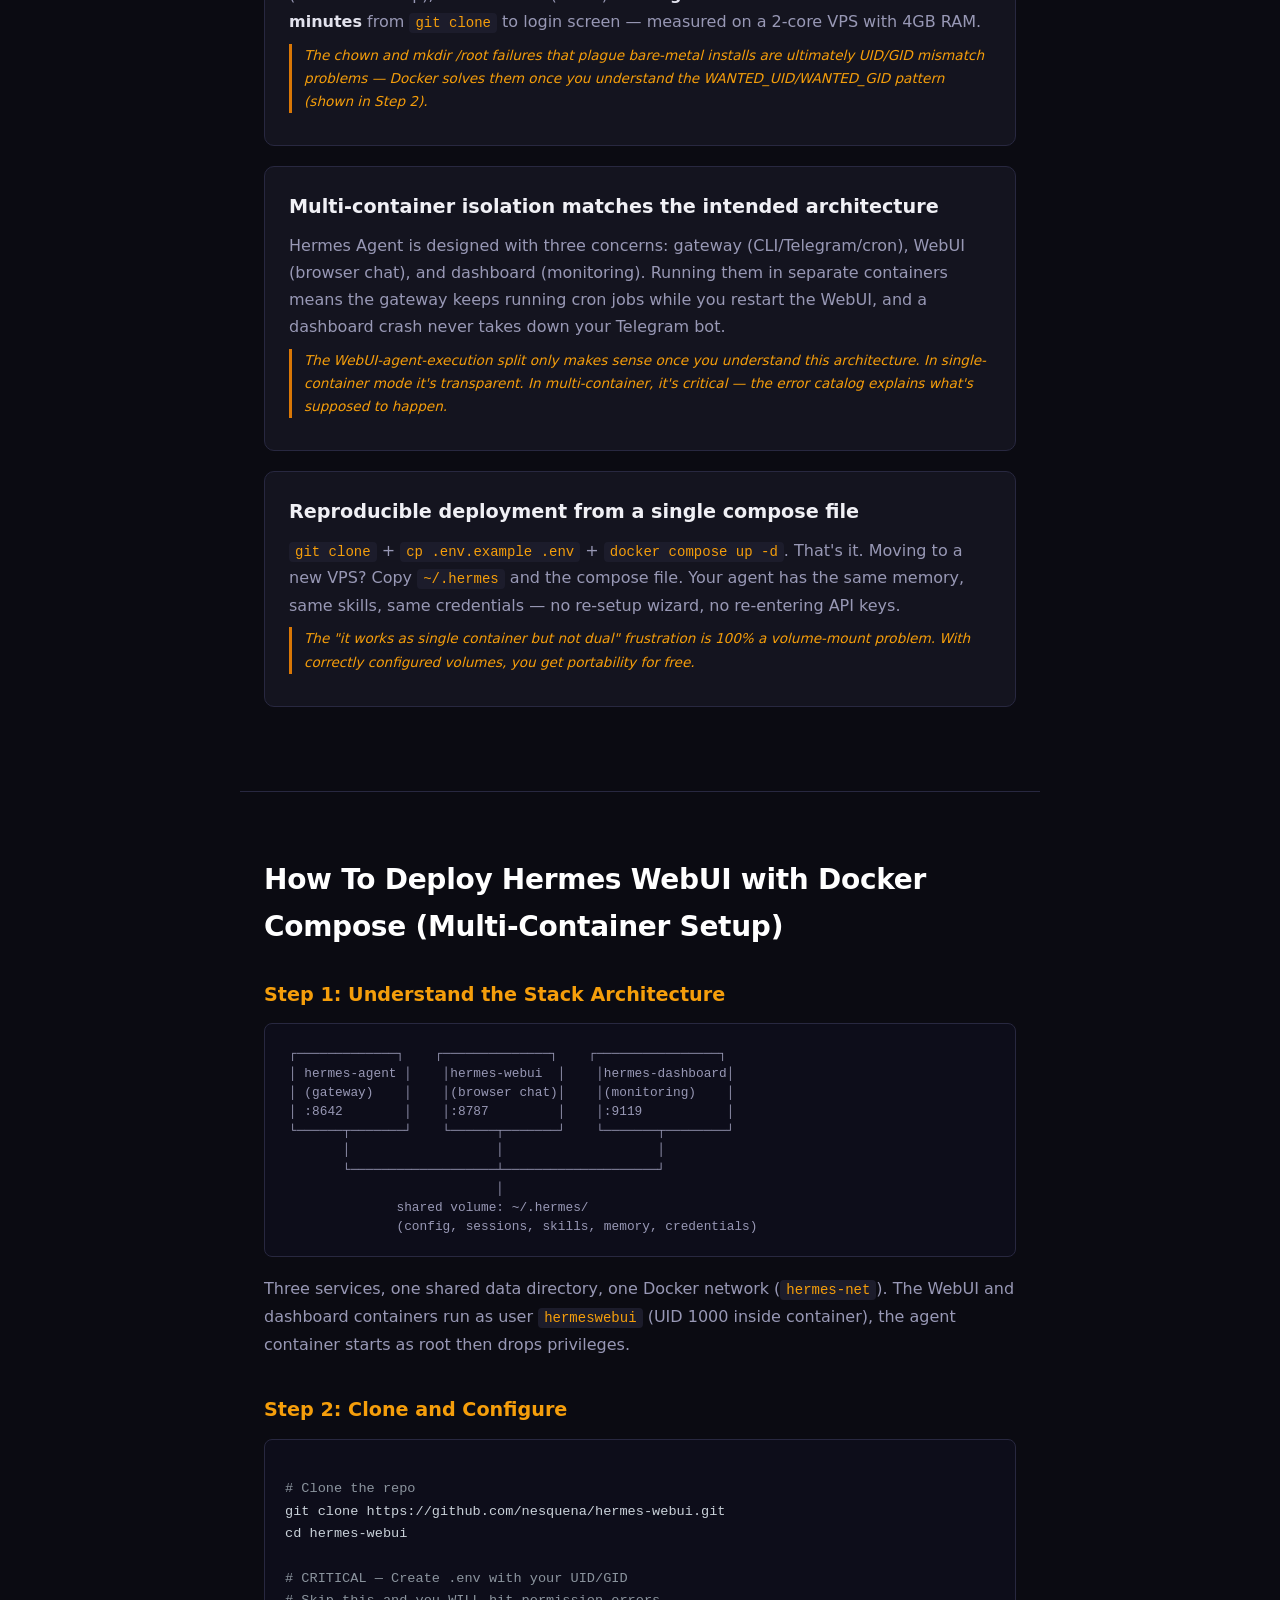
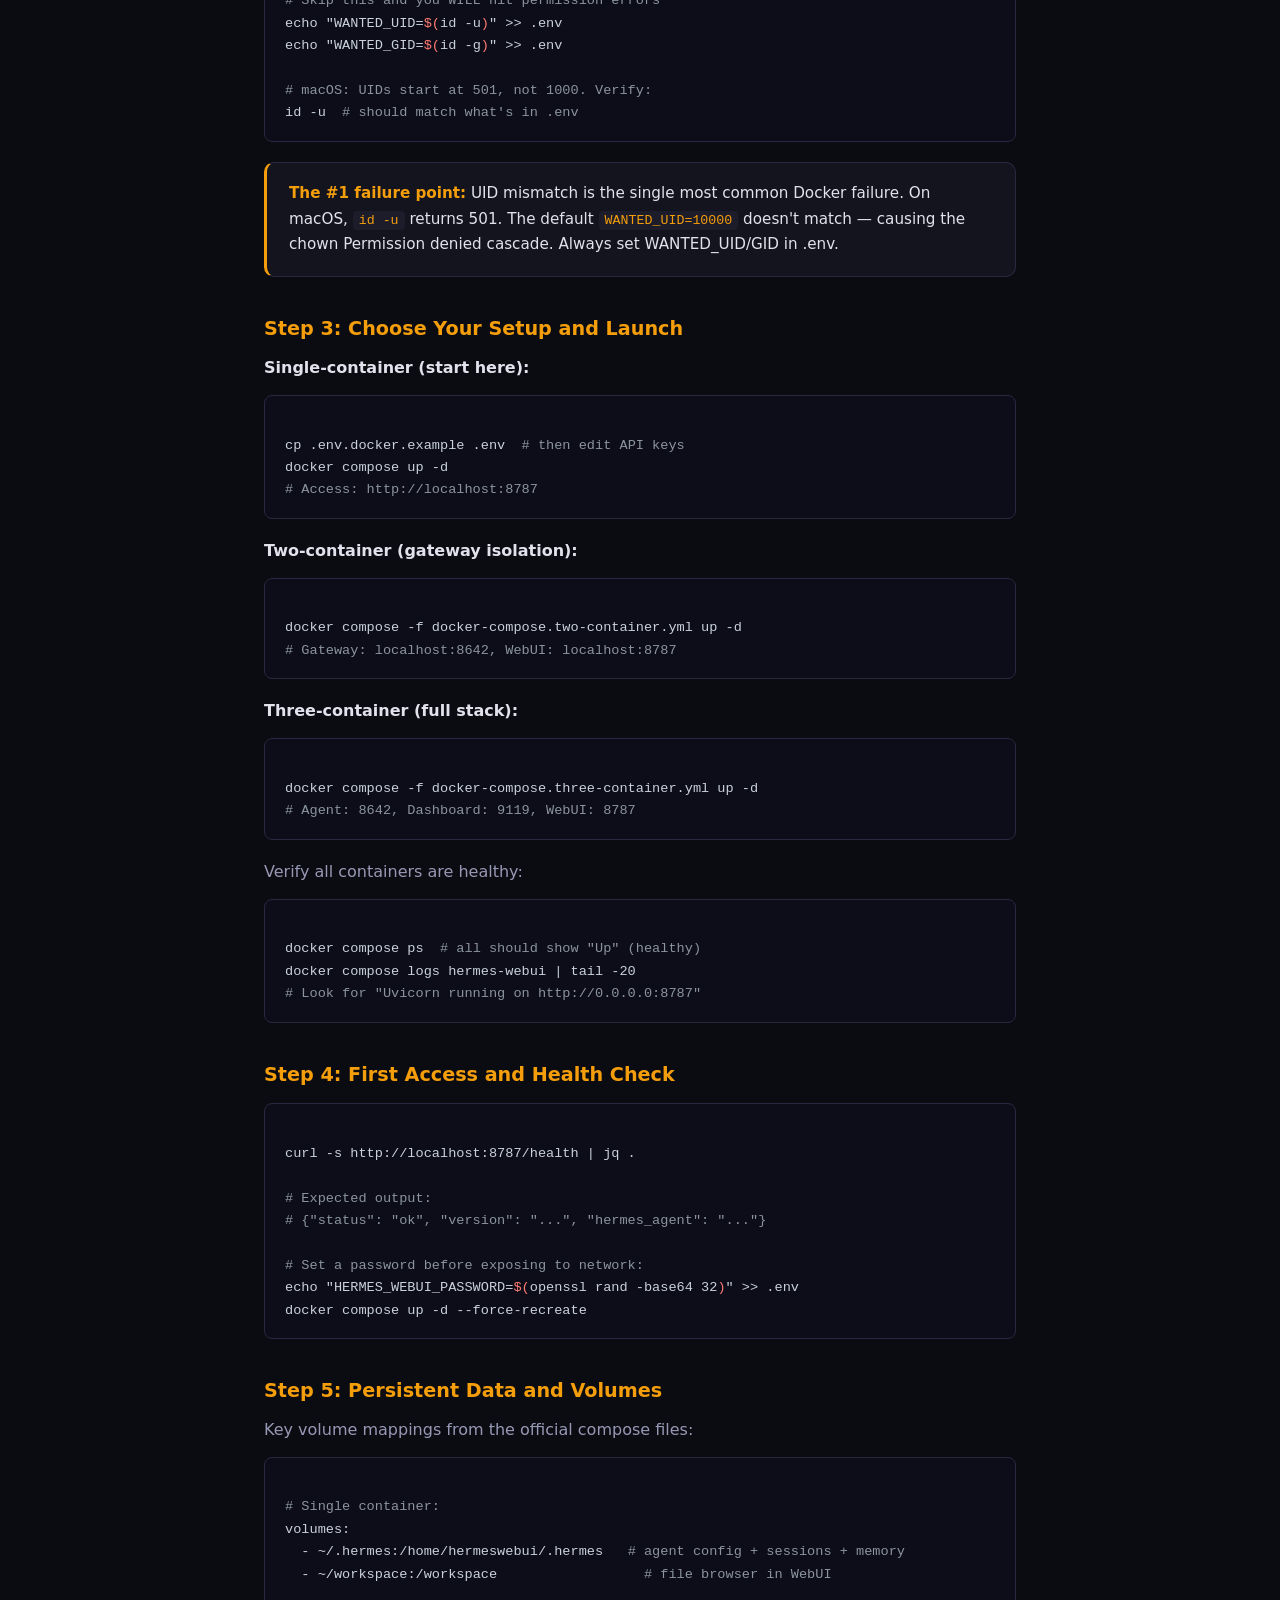
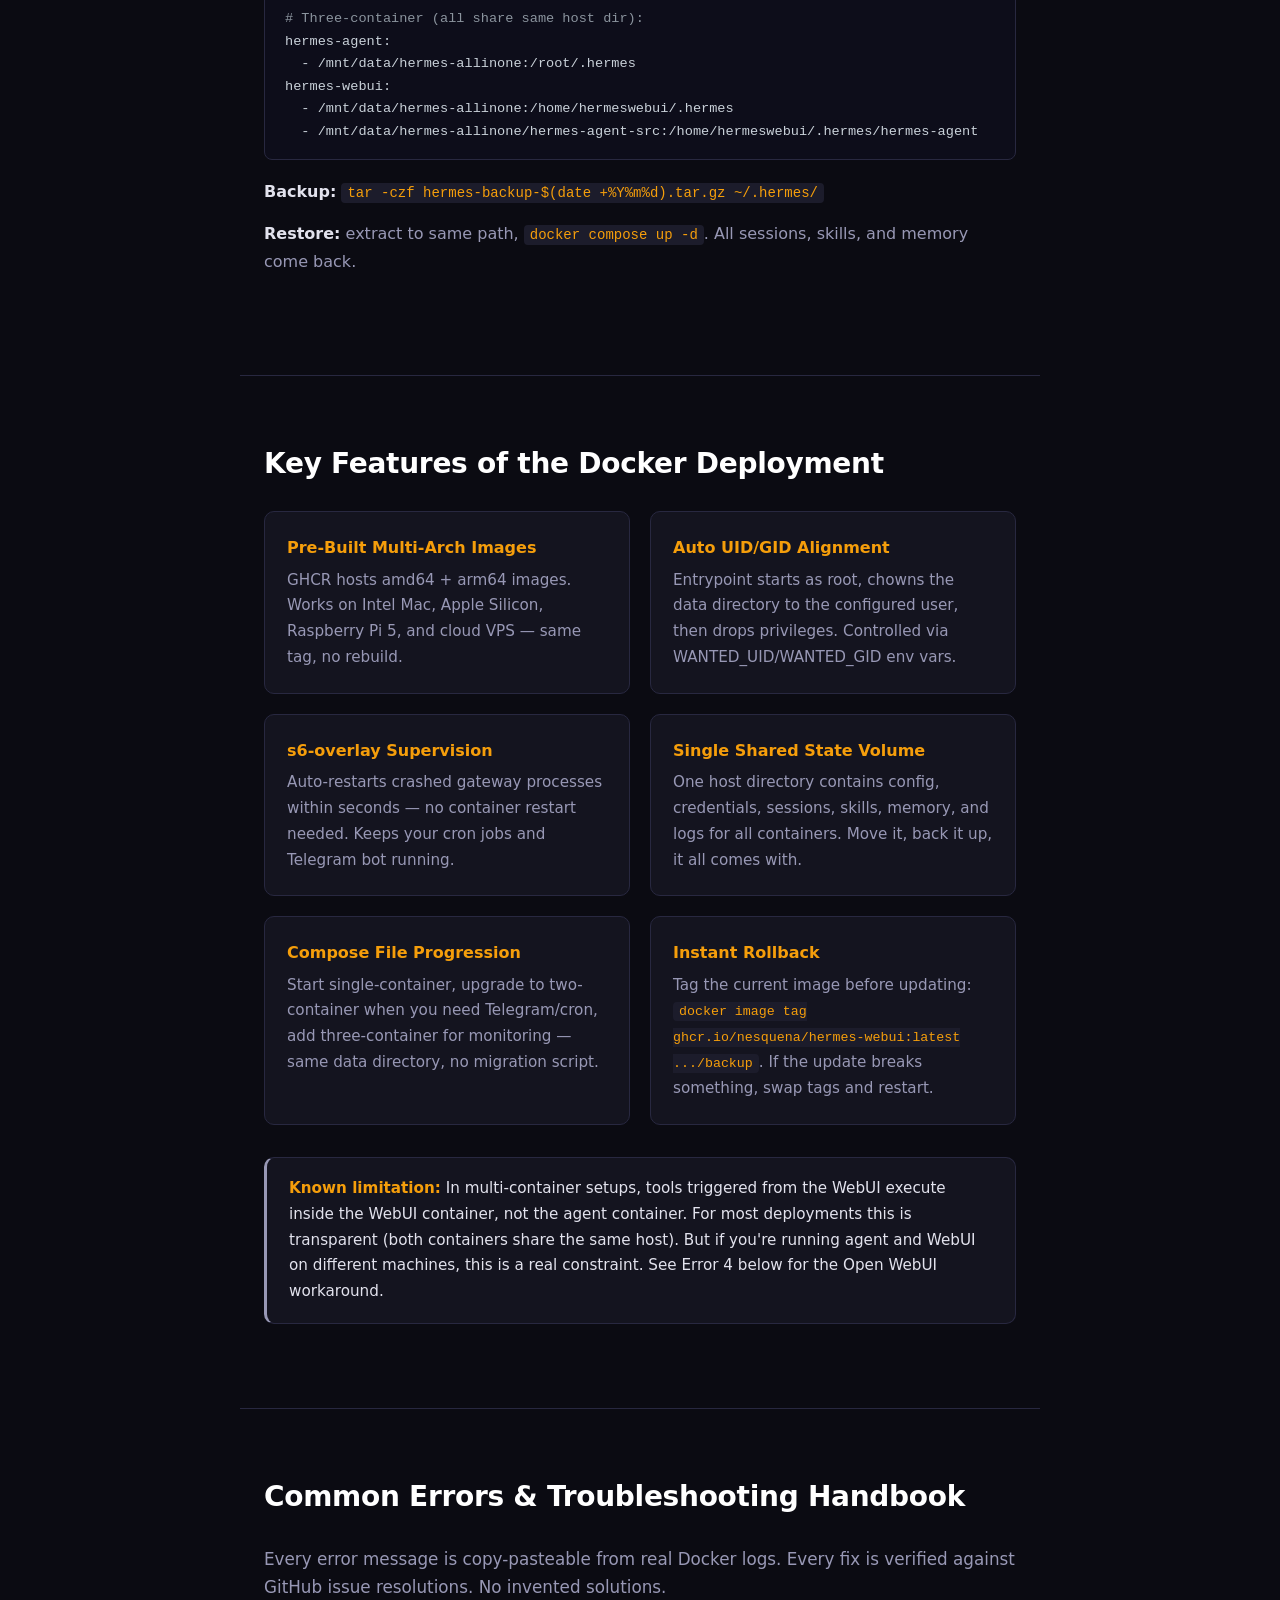
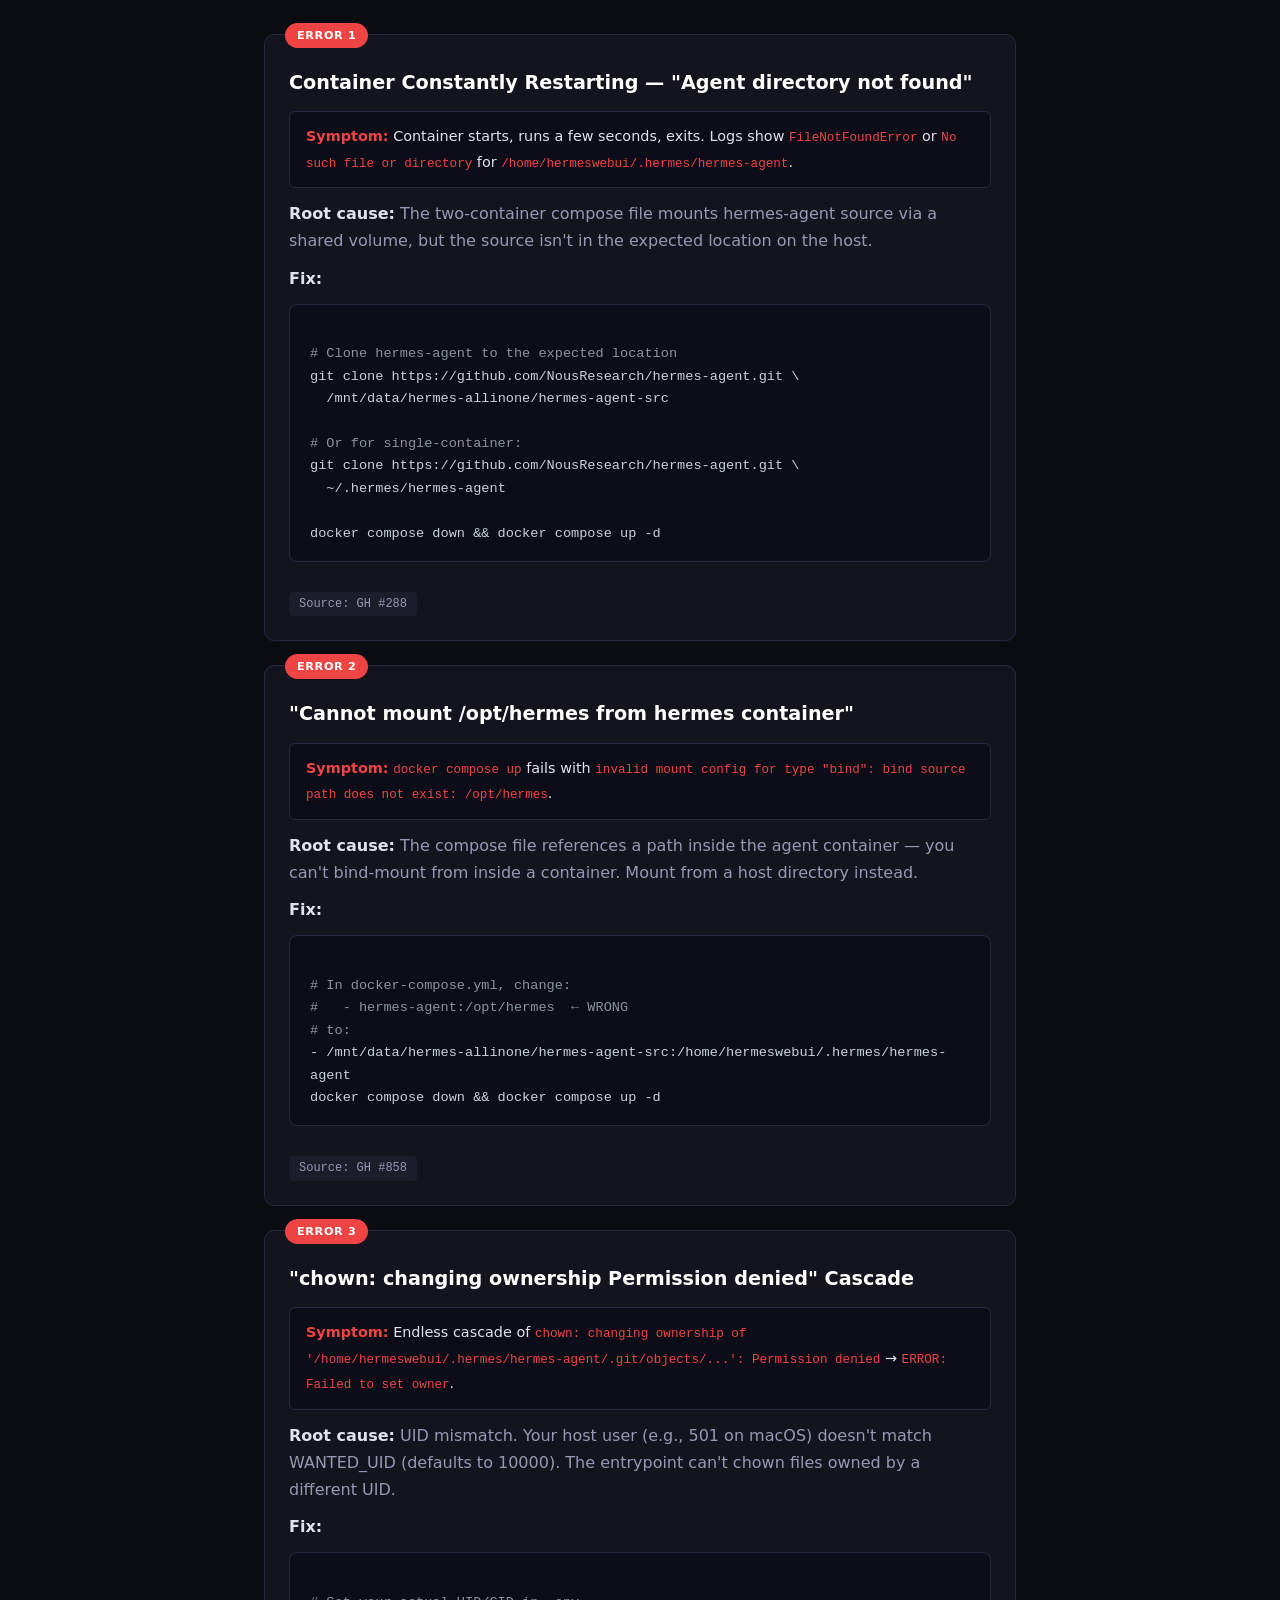
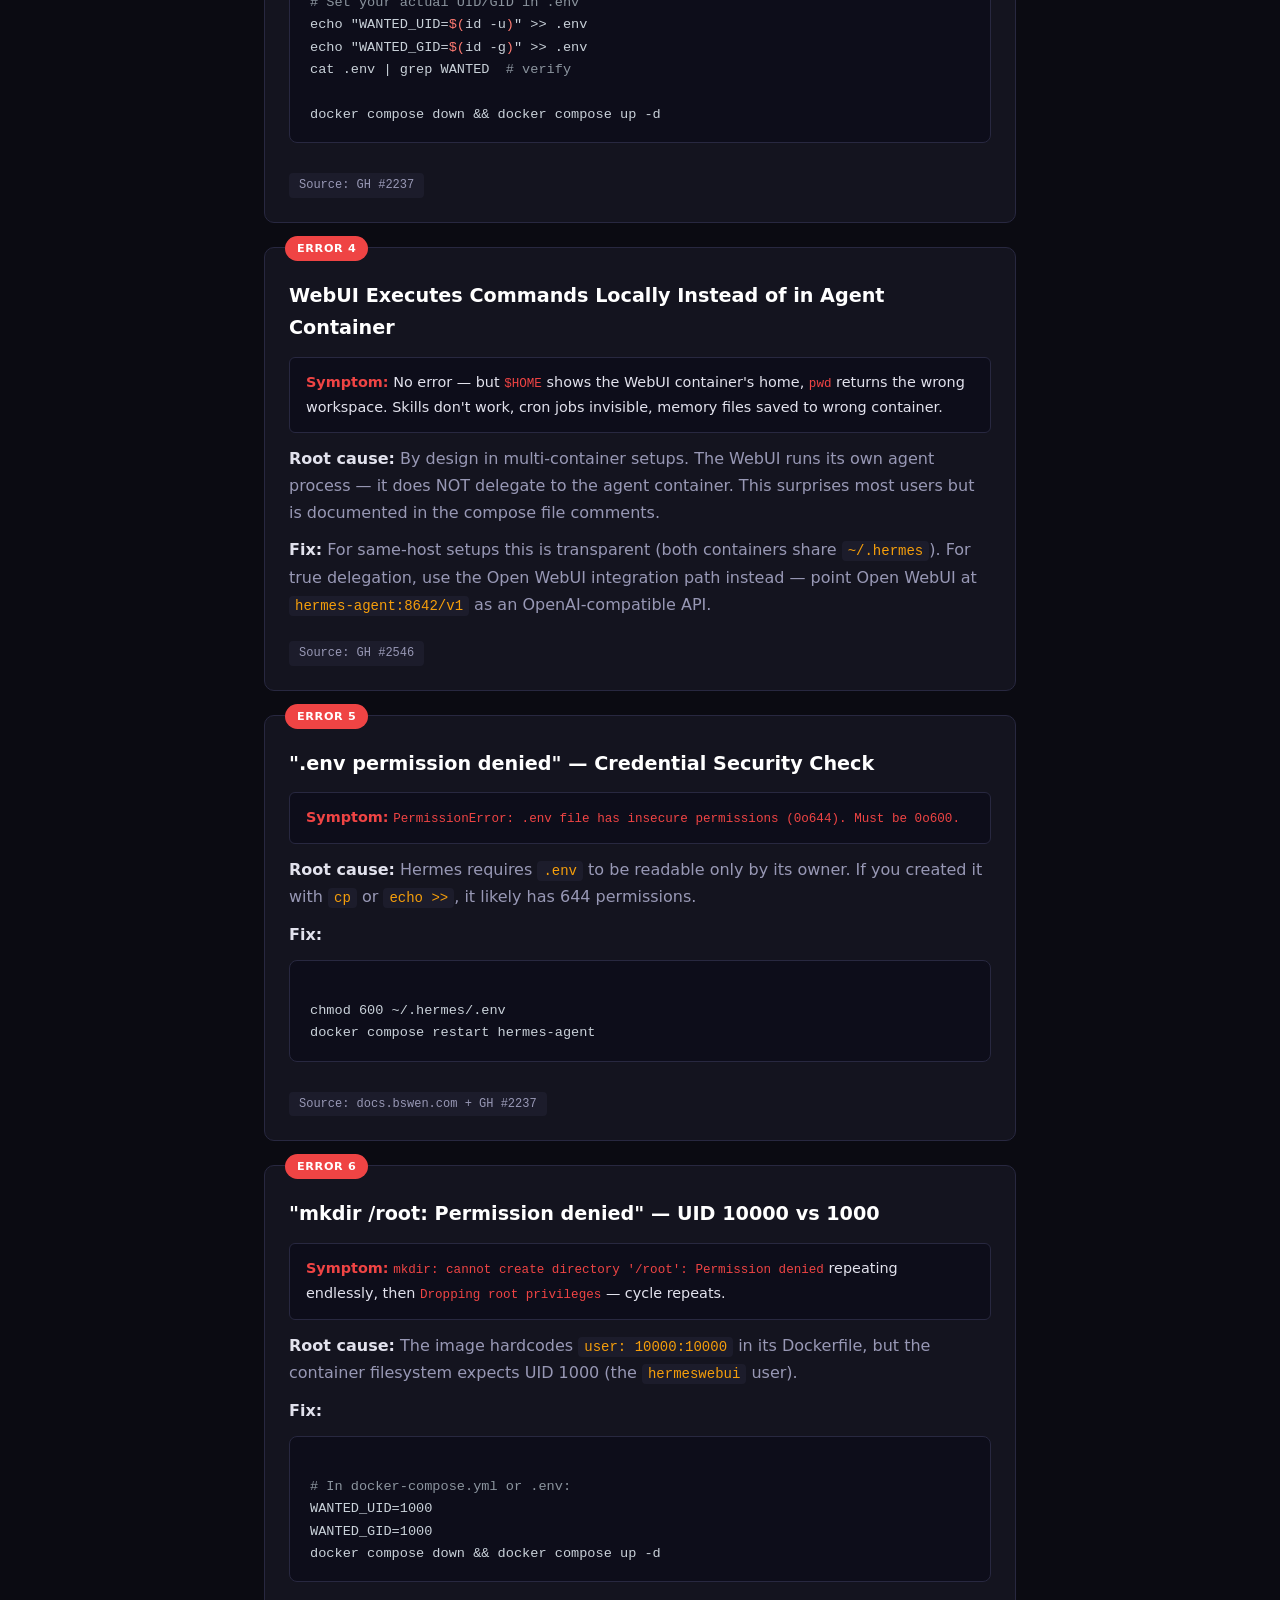
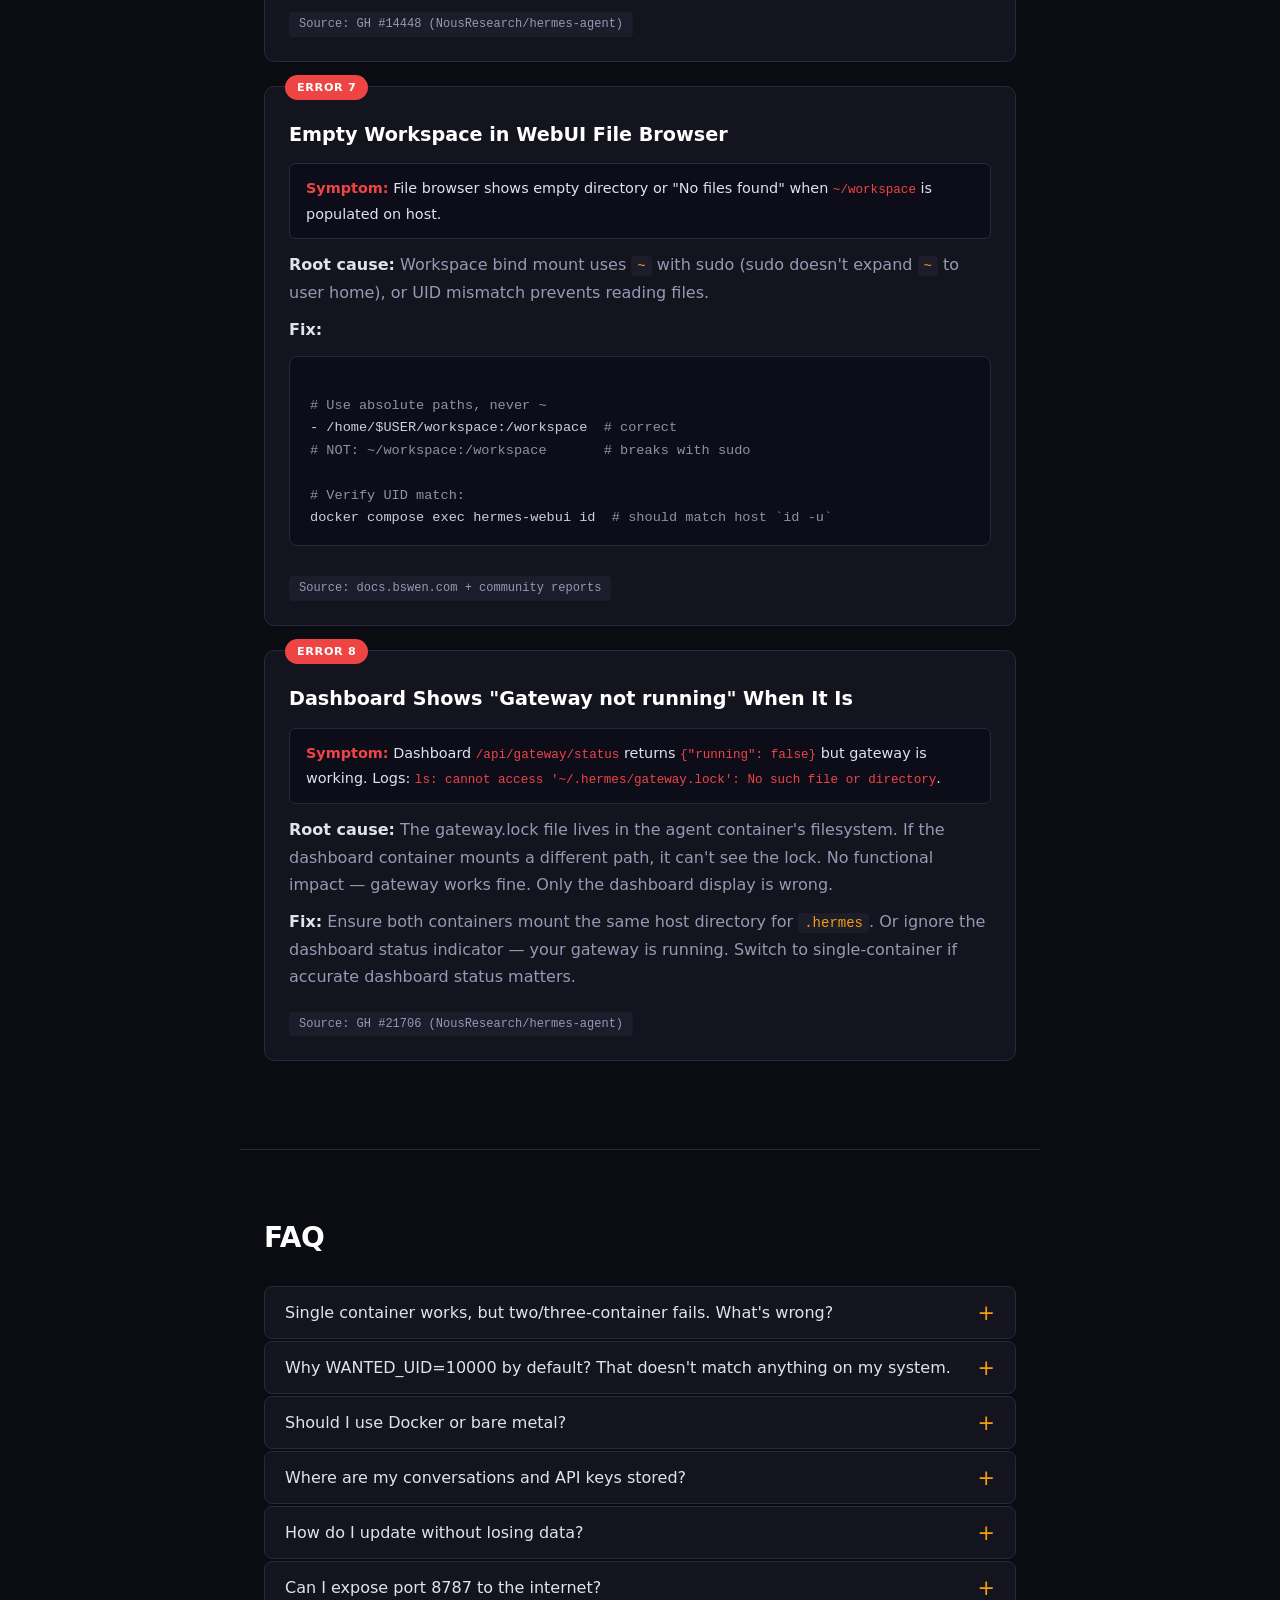
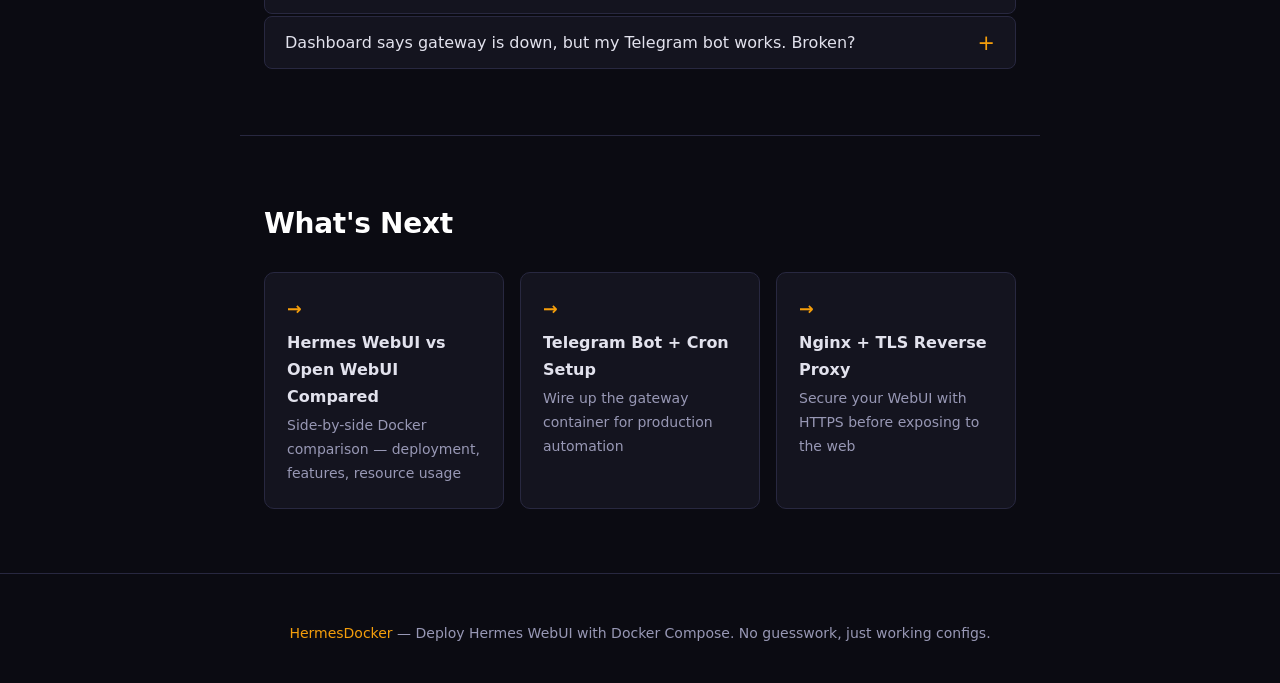
==== commit 5535c336: "add nesquena/hermes-webui repo path to meta + hero; add push.sh for IndexNow auto-notify" ====
--- a/index.html
+++ b/index.html
@@ -3,7 +3,7 @@
 <head>
   <meta charset="UTF-8">
   <meta name="viewport" content="width=device-width, initial-scale=1.0">
-  <meta name="description" content="Deploy Hermes WebUI with Docker Compose in 5 minutes. Fix: python environment cannot import both webui dependencies and hermes agent, plus 7 more verified error fixes. Single, dual & three-container setups.">
+  <meta name="description" content="Deploy nesquena/hermes-webui with Docker Compose in 5 minutes. Fix: python environment cannot import both webui dependencies and hermes agent, plus 7 more verified error fixes. Single, dual & three-container setups.">
   <title>Hermes WebUI Docker Setup: Deployment, Compose & Troubleshooting Guide</title>
   <link rel="canonical" href="https://hermesdocker.com/">
   <meta name="robots" content="index, follow">
@@ -99,6 +99,8 @@
   <h1>Hermes WebUI Docker Setup: Deployment, Compose & Troubleshooting Guide</h1>
   <p class="subtitle">Deploy Hermes WebUI with Docker Compose in 5 minutes. Pick single-container for quick start, dual for gateway isolation, or three-container for full production stack — all 3 compose files verified against the 140K+ star Hermes Agent codebase. 8 common errors with copy-paste fixes included.</p>
   <div class="hero-meta">
+    <span>github.com/nesquena/hermes-webui</span>
+    <span>&middot;</span>
     <span>8 verified fixes</span>
     <span>&middot;</span>
     <span>17 sources</span>
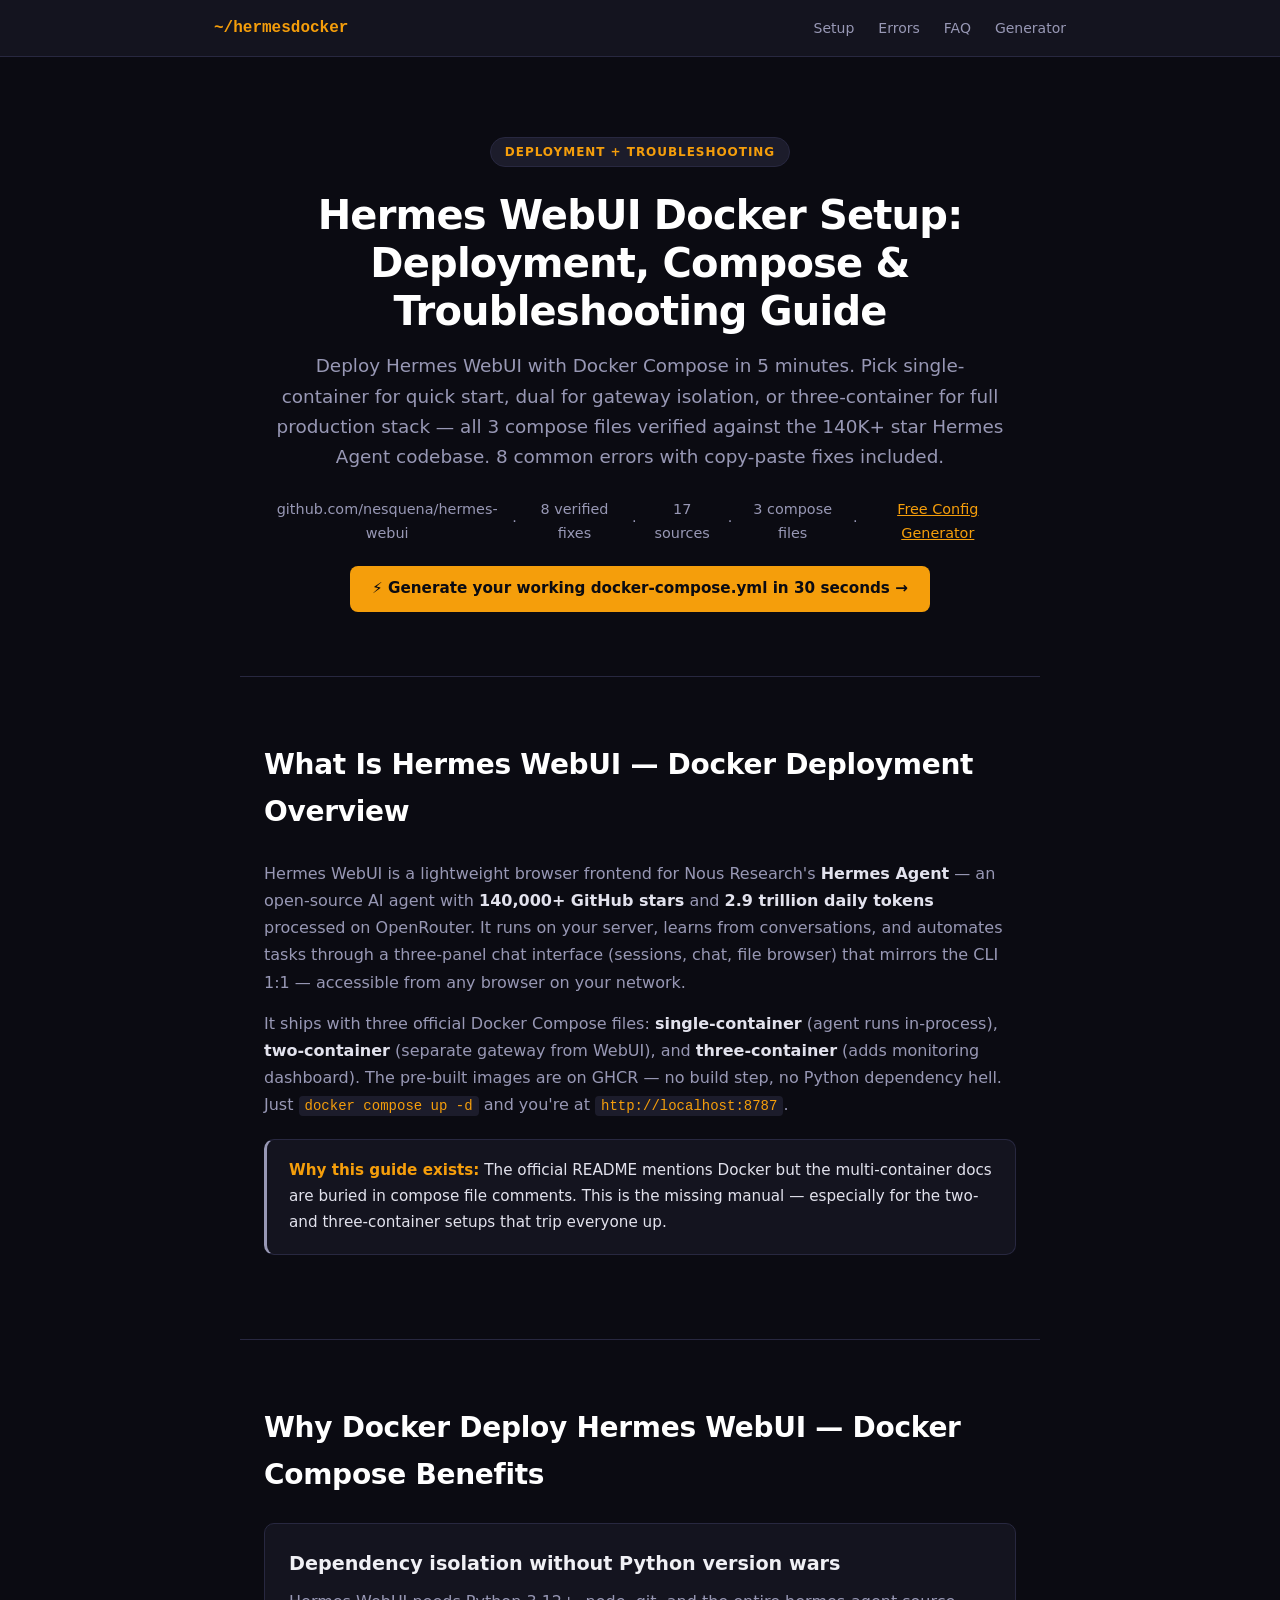
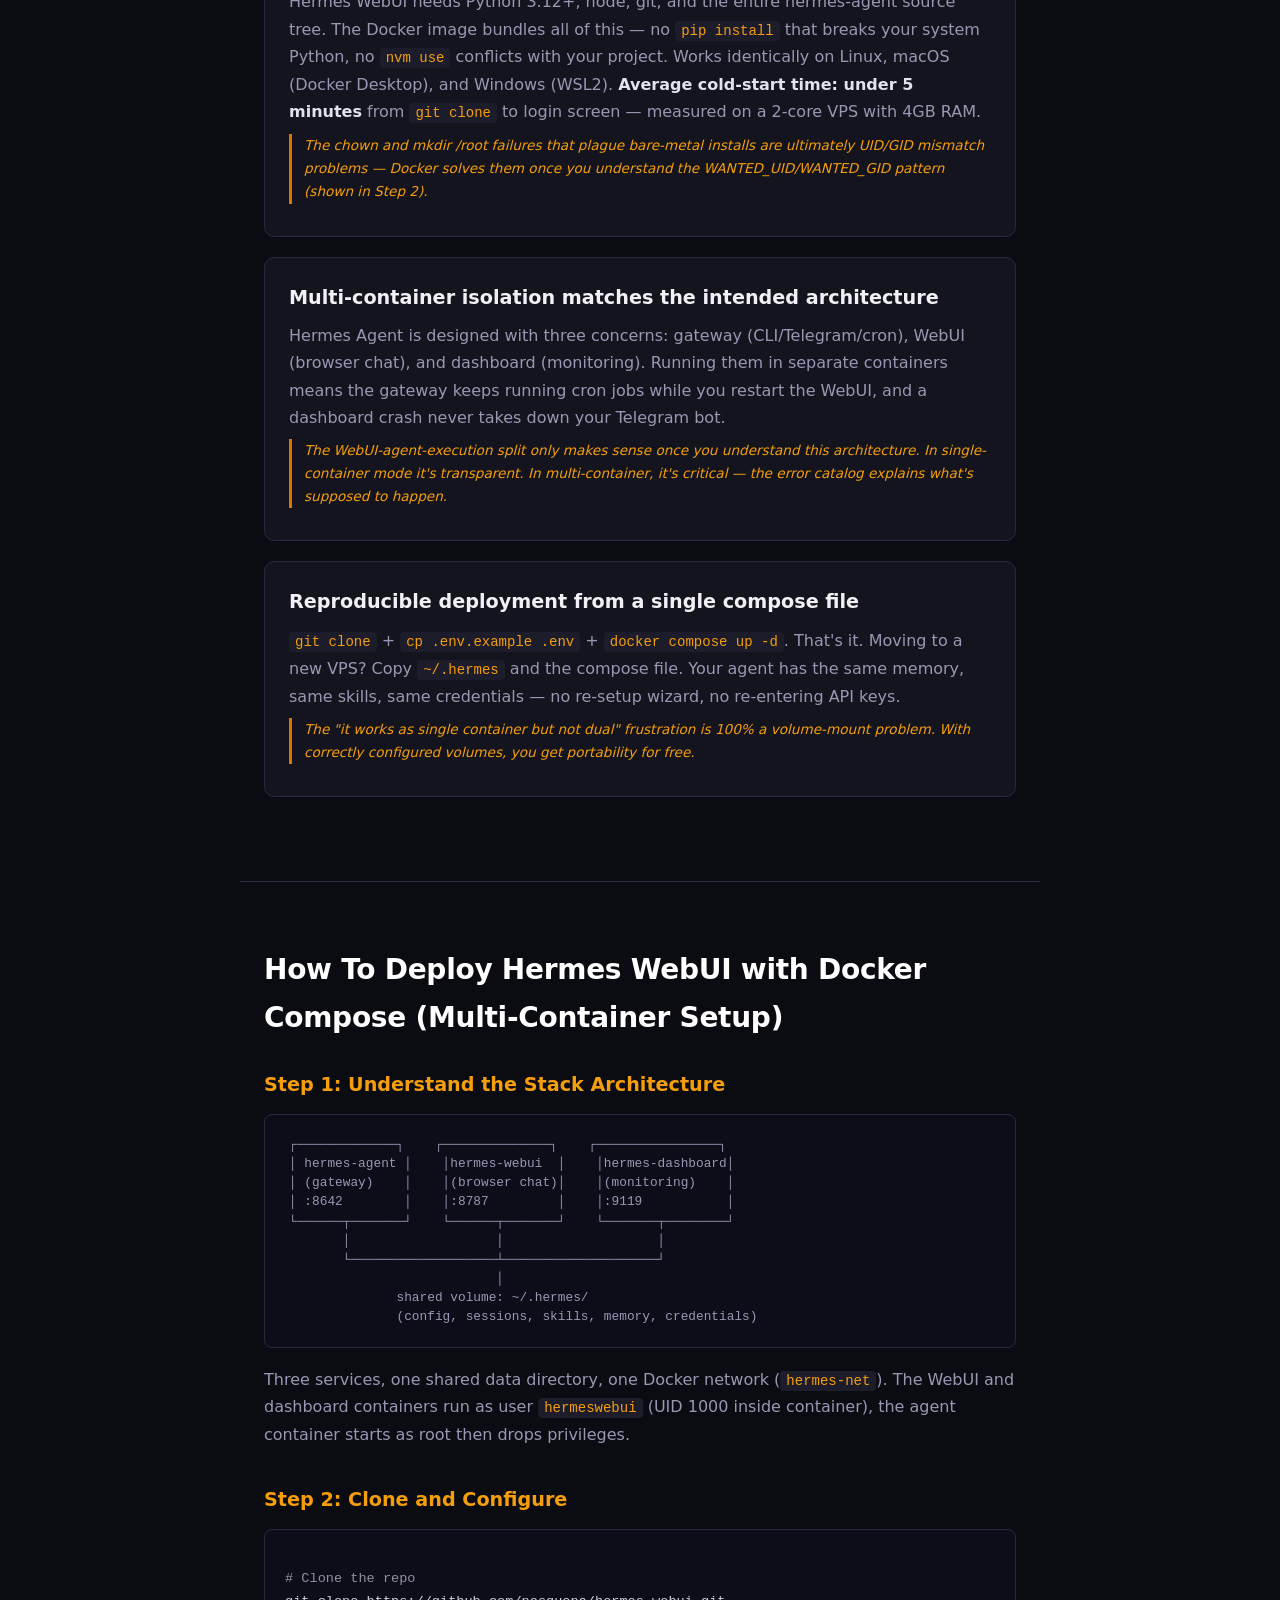
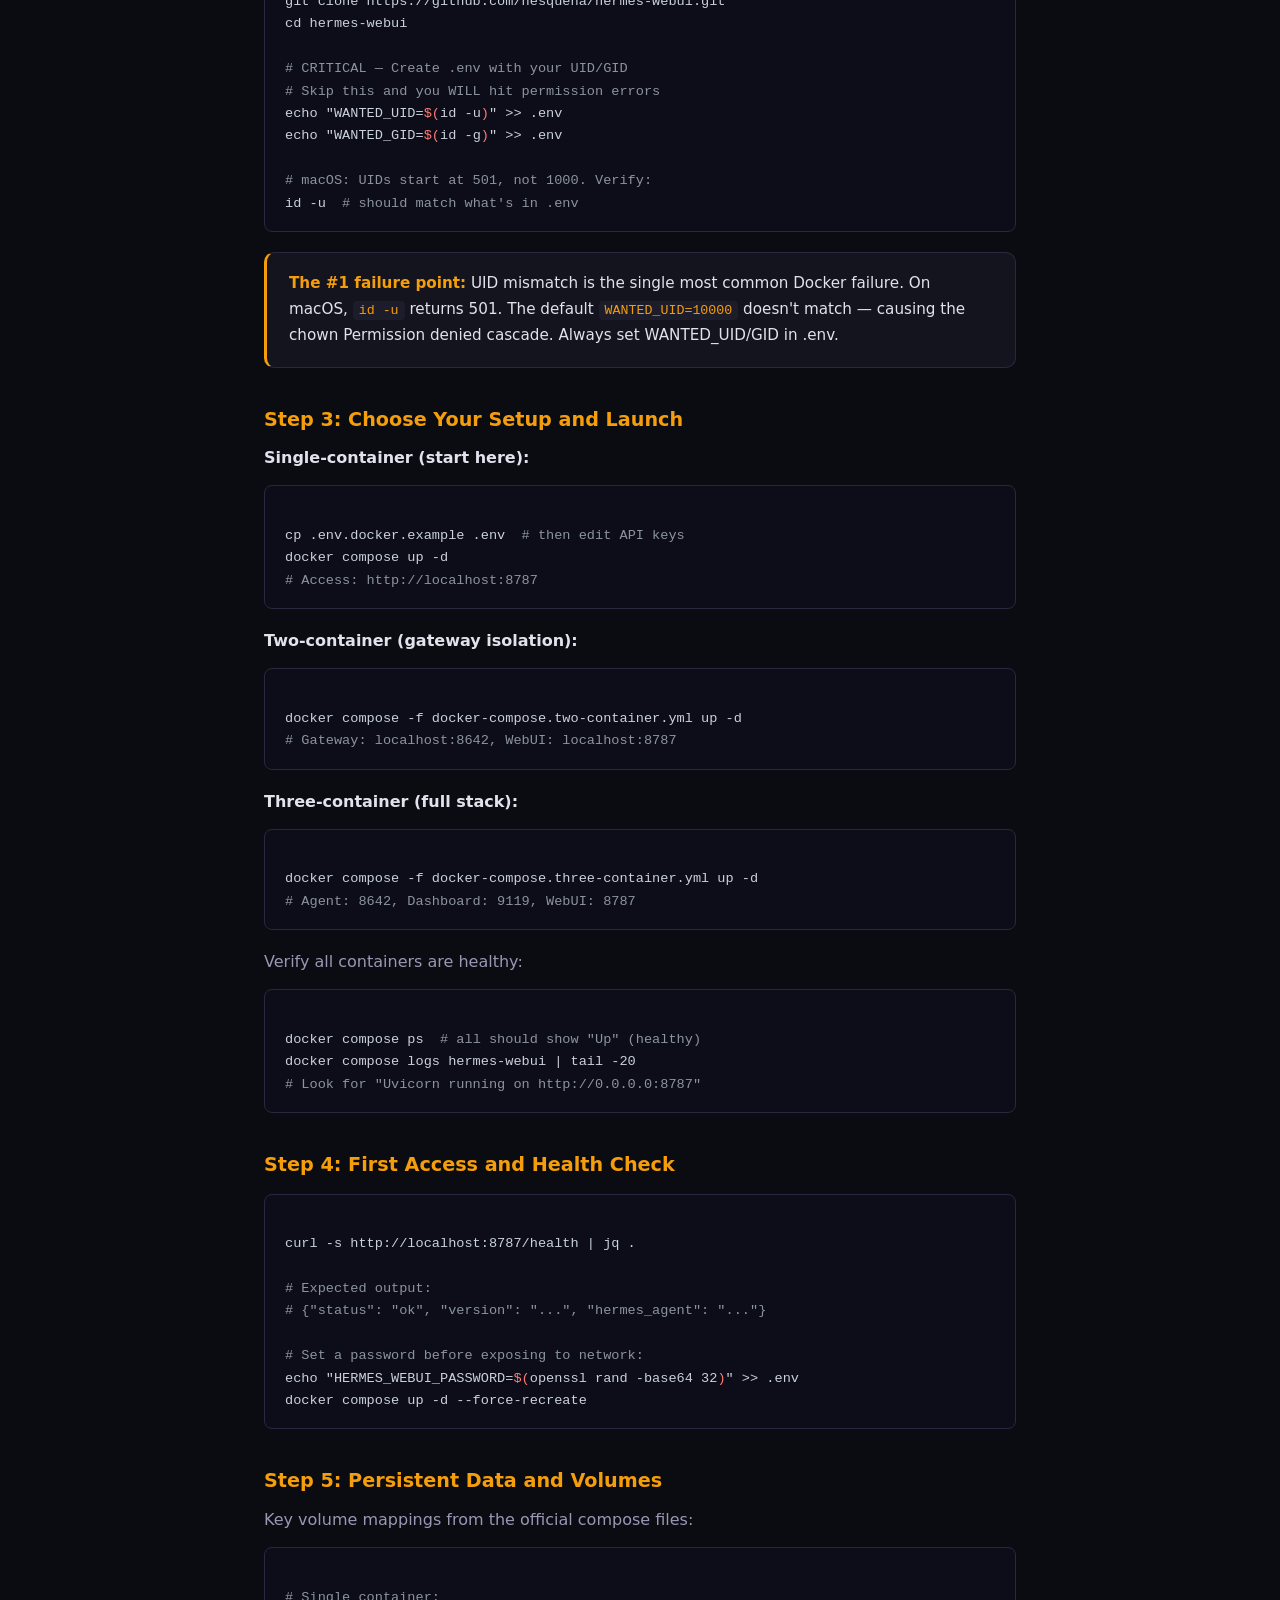
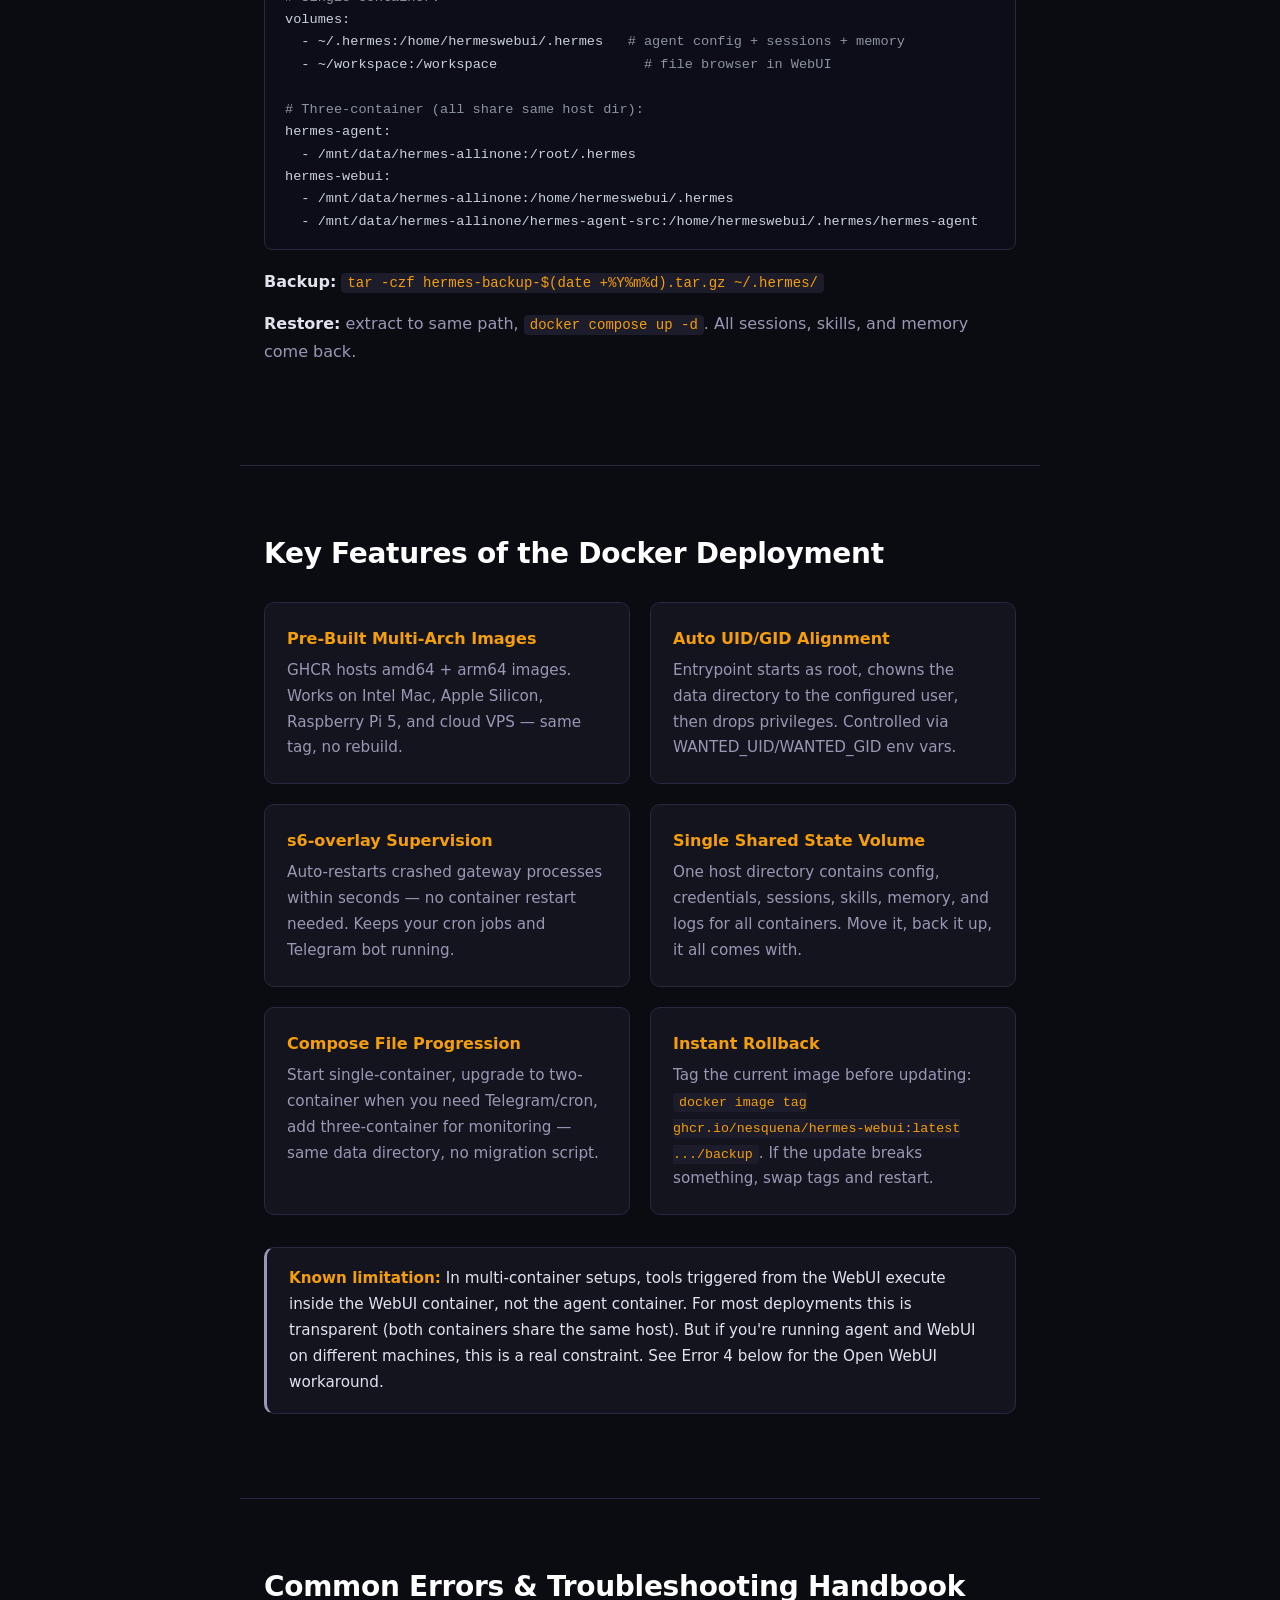
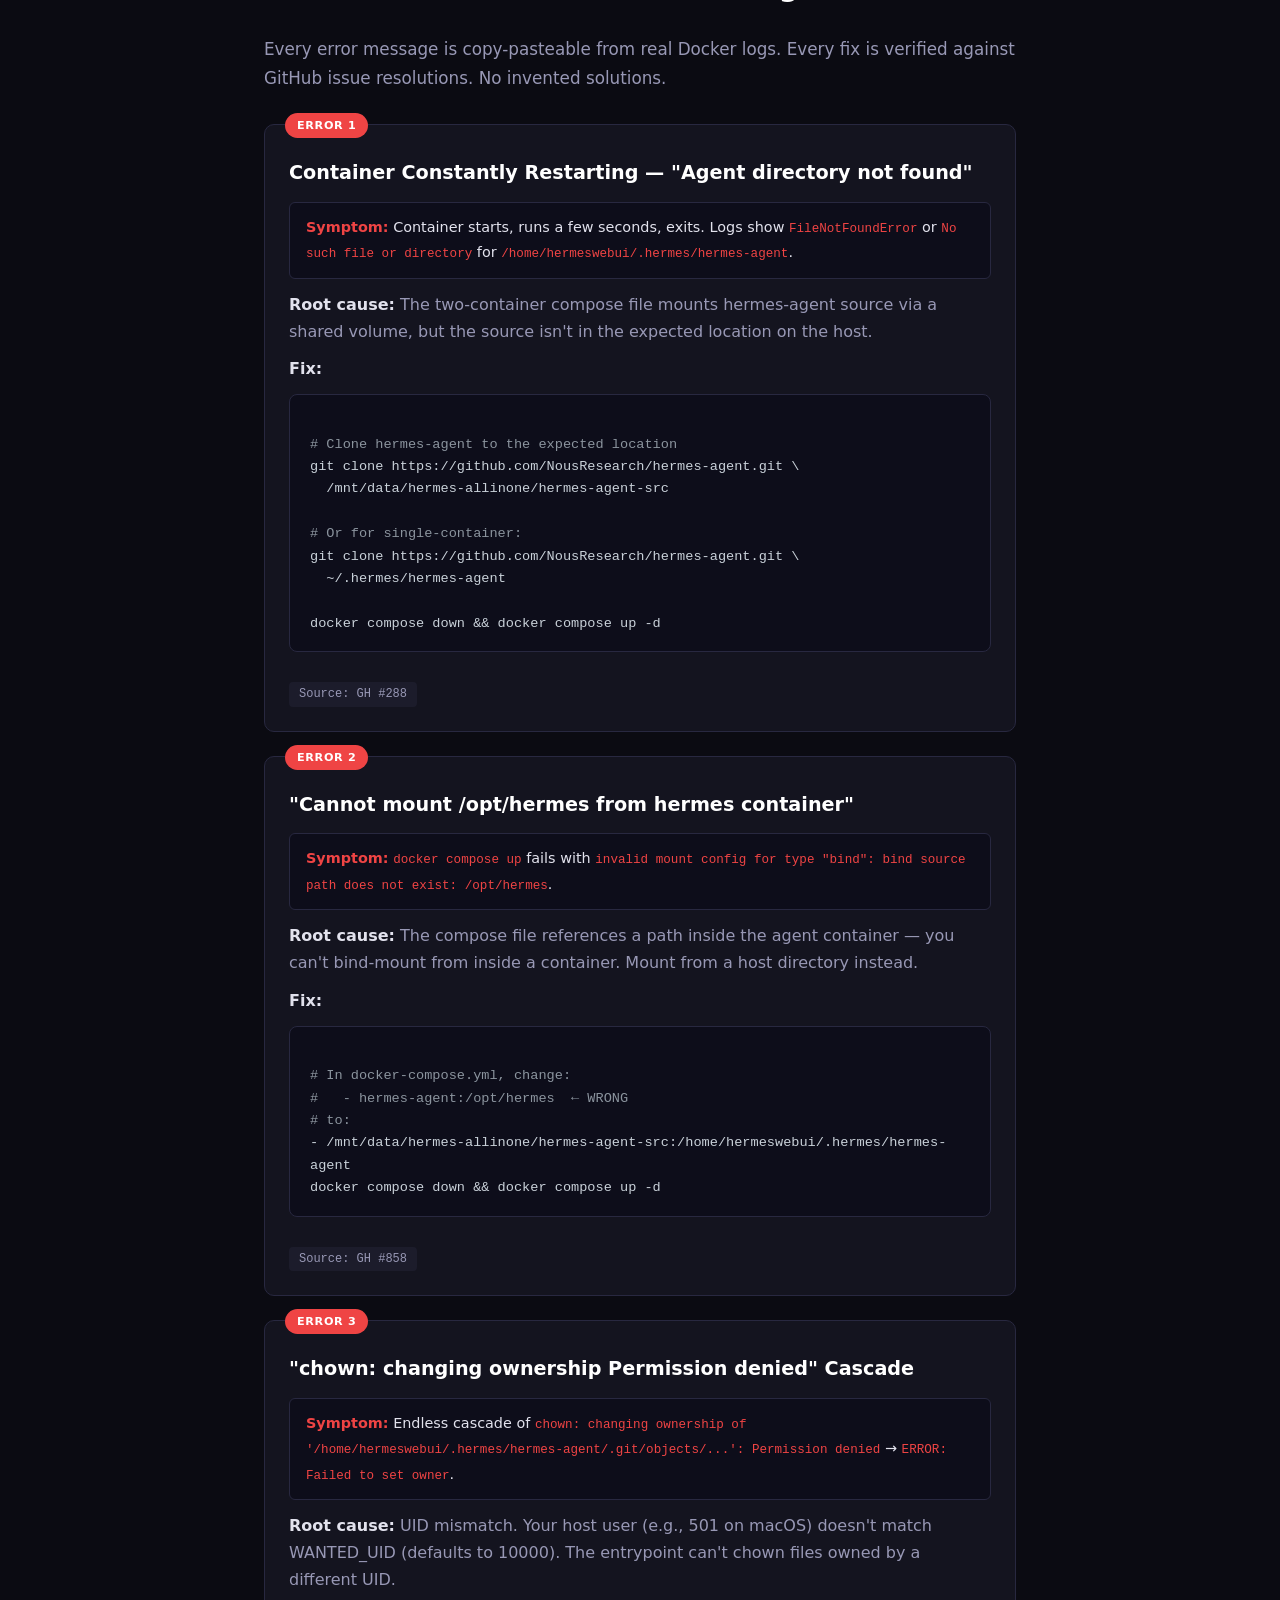
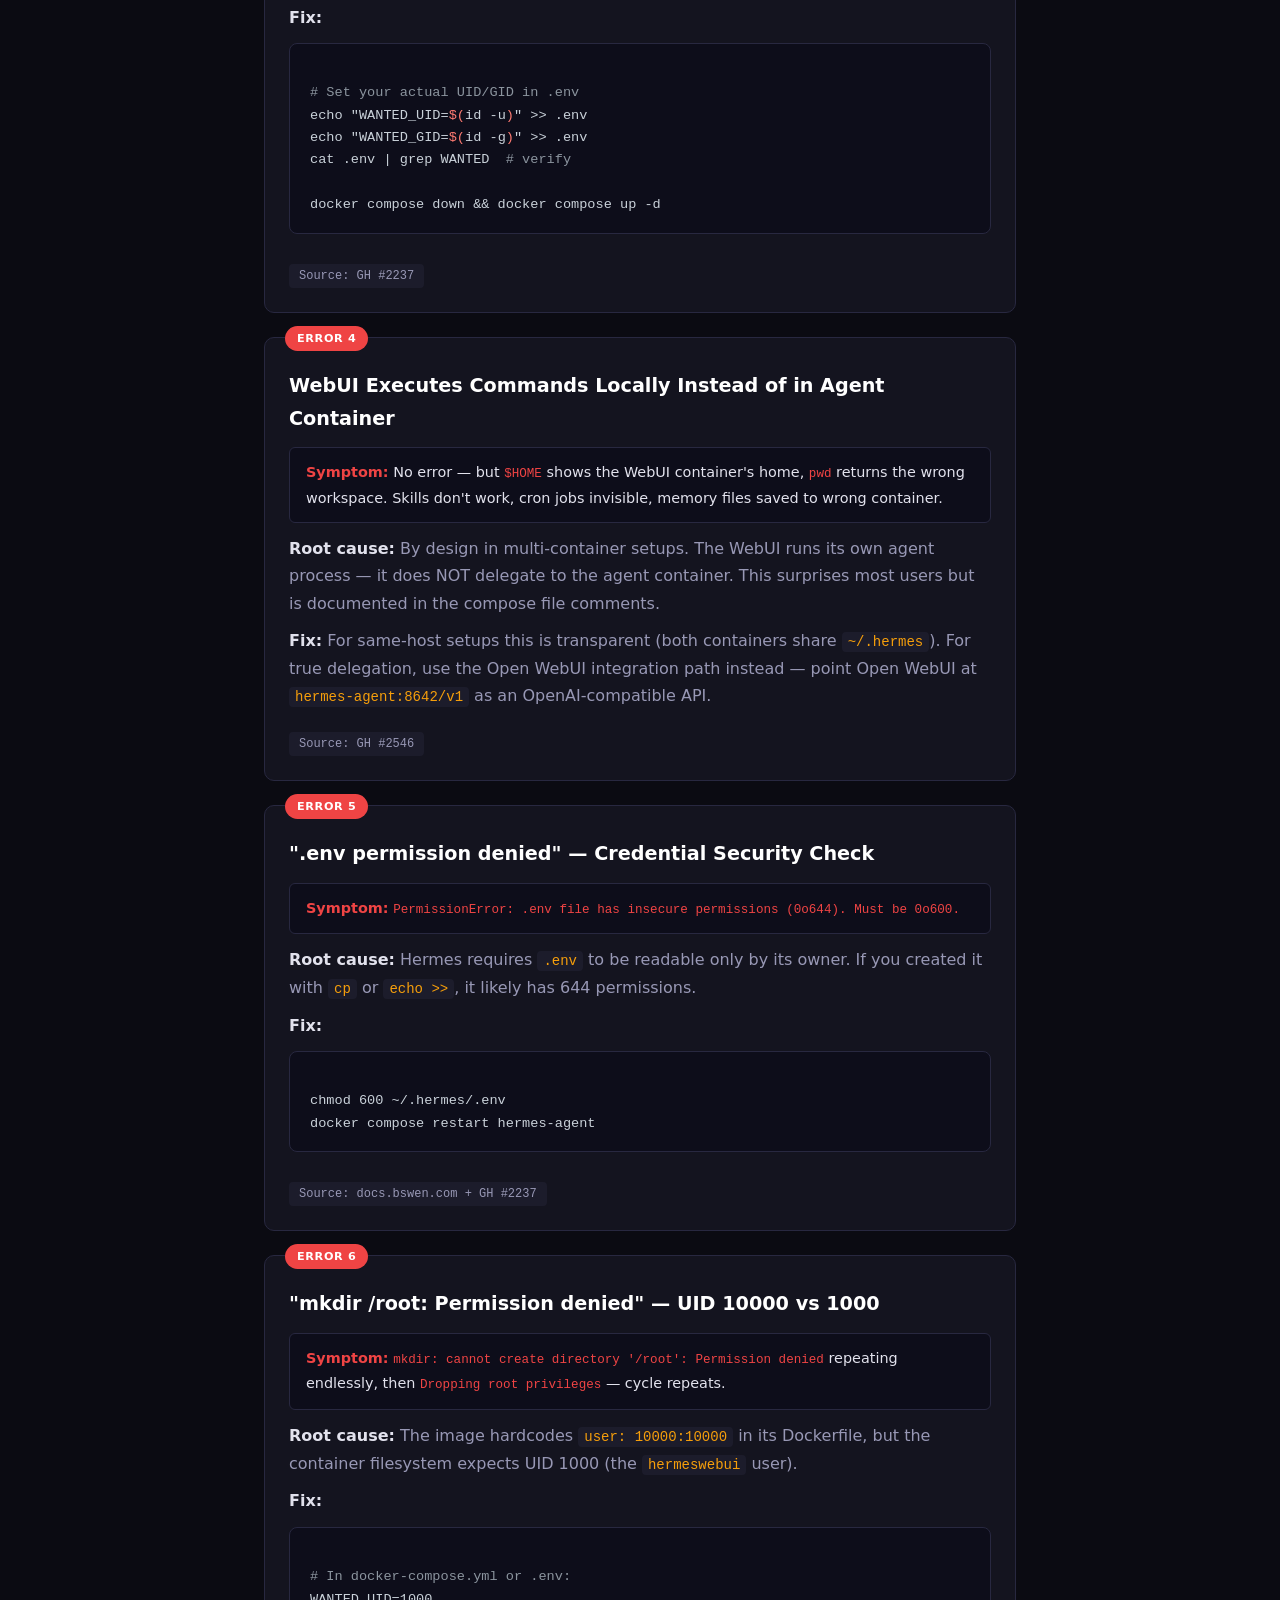
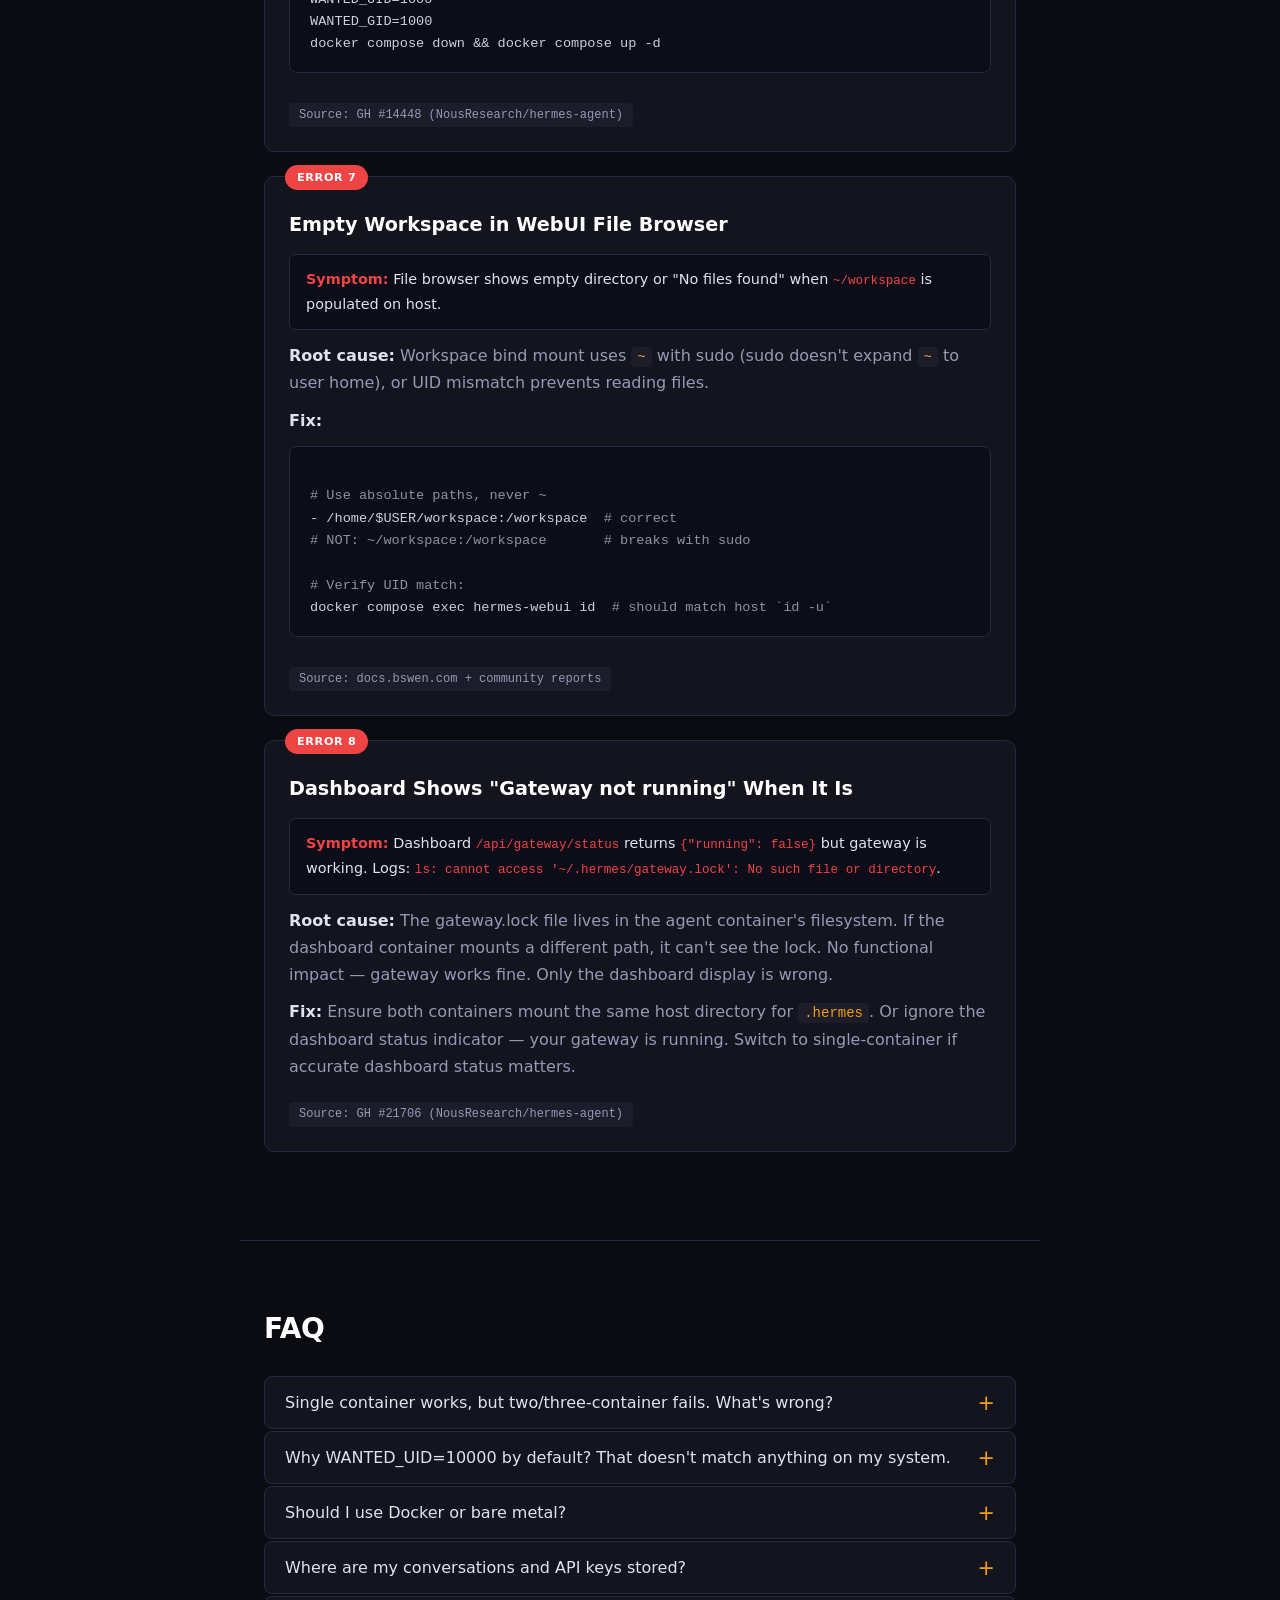
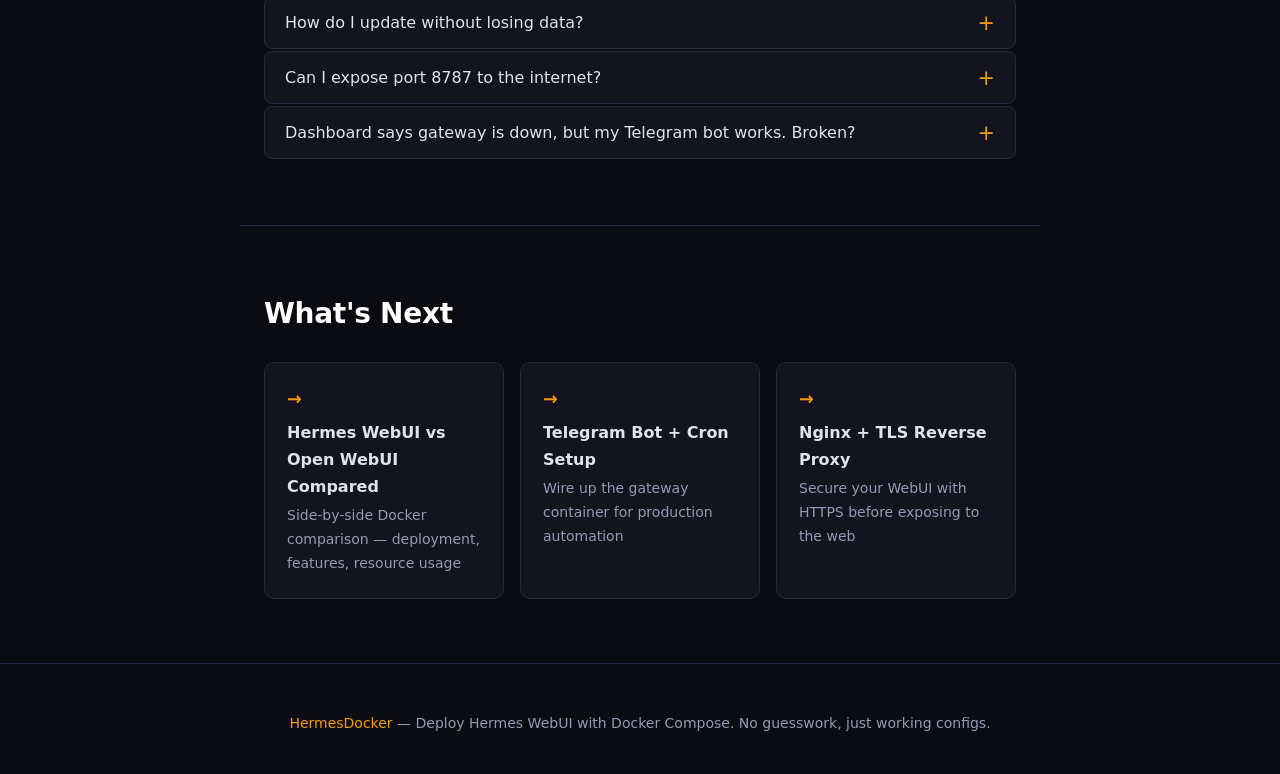
==== commit 3a2e2abf: "seo: add Config Generator to title/meta/hero CTA + hero-cta styles" ====
--- a/index.html
+++ b/index.html
@@ -3,18 +3,18 @@
 <head>
   <meta charset="UTF-8">
   <meta name="viewport" content="width=device-width, initial-scale=1.0">
-  <meta name="description" content="Deploy nesquena/hermes-webui with Docker Compose in 5 minutes. Fix: python environment cannot import both webui dependencies and hermes agent, plus 7 more verified error fixes. Single, dual & three-container setups.">
-  <title>Hermes WebUI Docker Setup: Deployment, Compose & Troubleshooting Guide</title>
+  <meta name="description" content="Deploy nesquena/hermes-webui with Docker Compose in 5 minutes. Pick single, dual, or three-container mode, copy the YAML, run docker compose up -d. Free Config Generator included — get a working YAML in 30 seconds. 8 verified fixes for UID/GID mismatch, empty mounts, bootstrap errors, and more.">
+  <title>Hermes WebUI Docker Compose — Free Config Generator + 8 Fixes</title>
   <link rel="canonical" href="https://hermesdocker.com/">
   <meta name="robots" content="index, follow">
-  <meta property="og:title" content="Hermes WebUI Docker Setup: Deployment, Compose & Troubleshooting Guide">
-  <meta property="og:description" content="Deploy Hermes WebUI with Docker Compose in 5 minutes. Fix: python environment cannot import both webui dependencies and hermes agent, plus 7 more verified error fixes.">
+  <meta property="og:title" content="Hermes WebUI Docker Compose — Free Config Generator + 8 Fixes">
+  <meta property="og:description" content="Deploy nesquena/hermes-webui with Docker Compose in 5 minutes. Pick single, dual, or three-container mode. Free Config Generator — get a working YAML in 30 seconds. 8 verified fixes included.">
   <meta property="og:type" content="article">
   <meta property="og:url" content="https://hermesdocker.com/">
   <meta property="og:locale" content="en_US">
   <meta name="twitter:card" content="summary_large_image">
-  <meta name="twitter:title" content="Hermes WebUI Docker Setup: Deployment, Compose & Troubleshooting Guide">
-  <meta name="twitter:description" content="Deploy Hermes WebUI with Docker Compose in 5 minutes. Fix python env conflicts, bootstrap errors & 6 more verified fixes.">
+  <meta name="twitter:title" content="Hermes WebUI Docker Compose — Free Config Generator + 8 Fixes">
+  <meta name="twitter:description" content="Deploy nesquena/hermes-webui with Docker Compose in 5 minutes. Free Config Generator — get a working YAML in 30 seconds. 8 verified fixes included.">
   <link rel="stylesheet" href="/style.css">
   <script type="application/ld+json">
   {
@@ -29,11 +29,12 @@
   {
     "@context": "https://schema.org",
     "@type": "Article",
-    "headline": "Hermes WebUI Docker Setup: Deployment, Compose & Troubleshooting Guide",
-    "description": "Deploy Hermes WebUI with Docker Compose in 5 minutes. Fix python environment conflicts, bootstrap errors, and 7 more verified error fixes for the 140K+ star Hermes Agent.",
-    "author": { "@type": "Person", "name": "HermesDocker" },
-    "datePublished": "2026-06-08",
-    "dateModified": "2026-06-09",
+    "headline": "Hermes WebUI Docker Compose — Free Config Generator + 8 Fixes",
+    "description": "Deploy nesquena/hermes-webui with Docker Compose in 5 minutes. Pick single, dual, or three-container mode. Verified fixes for UID mismatch, empty mounts, and bootstrap errors.",
+    "image": "https://hermes-webui-docker-setup.pages.dev/assets/og-image.svg",
+    "author": { "@type": "Person", "name": "HermesDocker", "url": "https://hermes-webui-docker-setup.pages.dev" },
+    "datePublished": "2026-06-08T00:00:00+00:00",
+    "dateModified": "2026-06-09T00:00:00+00:00",
     "url": "https://hermesdocker.com/",
     "isAccessibleForFree": true
   }
@@ -106,7 +107,10 @@
     <span>17 sources</span>
     <span>&middot;</span>
     <span>3 compose files</span>
-  </div>
+    <span>&middot;</span>
+    <span><a href="/config-generator/" style="color:var(--accent);text-decoration:underline;">Free Config Generator</a></span>
+  </div>
+  <a href="/config-generator/" class="hero-cta">&#9889; Generate your working docker-compose.yml in 30 seconds &rarr;</a>
 </section>
 
 <!-- Module 1: What Is Hermes WebUI -->
--- a/style.css
+++ b/style.css
@@ -60,6 +60,14 @@
   margin-bottom: 16px; color: #fff;
 }
 .hero .subtitle { font-size: 1.15rem; color: var(--text2); margin-bottom: 24px; line-height: 1.65; }
+.hero-cta {
+  display: inline-block; margin-top: 20px; padding: 10px 22px;
+  background: var(--accent); color: #0b0b12; font-weight: 700;
+  font-size: 0.95rem; border-radius: 8px; text-decoration: none;
+  transition: opacity .15s;
+}
+.hero-cta:hover { opacity: 0.9; text-decoration: none; }
+
 .hero-meta {
   display: flex; gap: 12px; justify-content: center; align-items: center;
   color: var(--text2); font-size: 0.9rem;
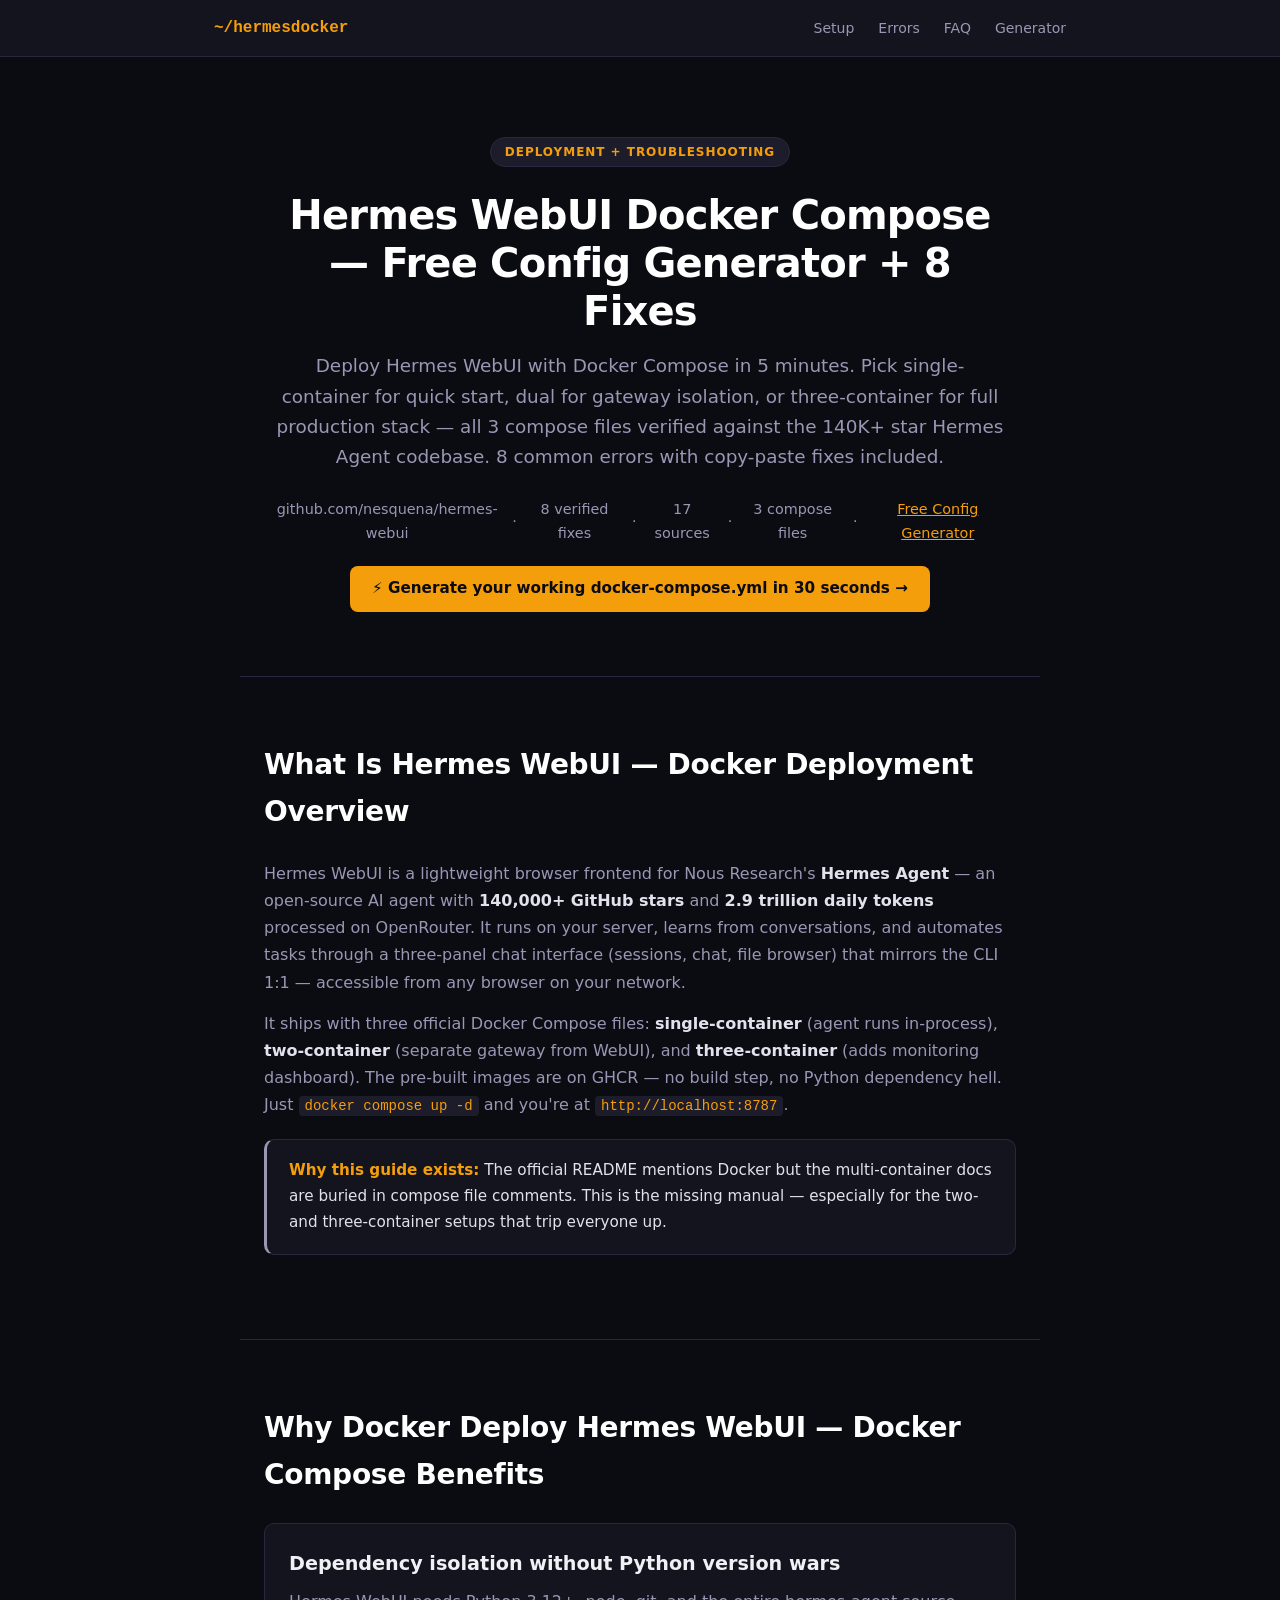
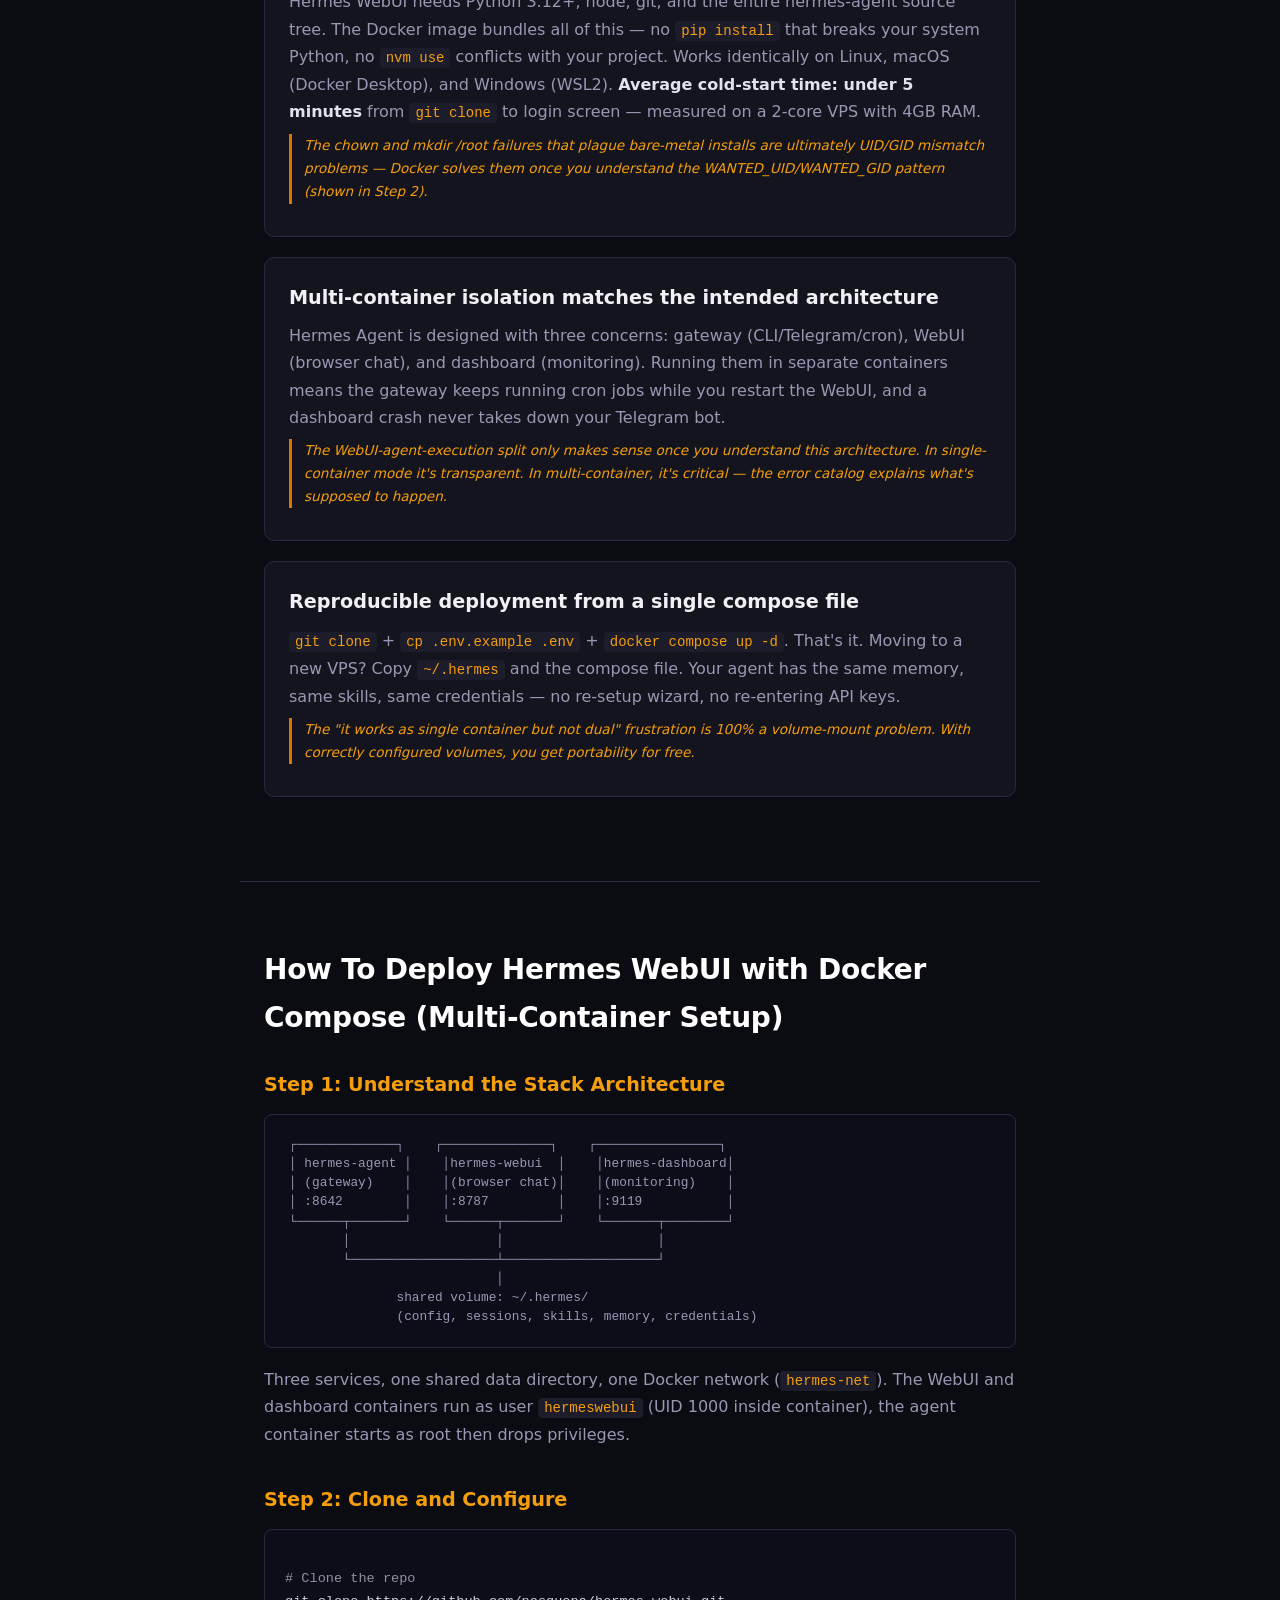
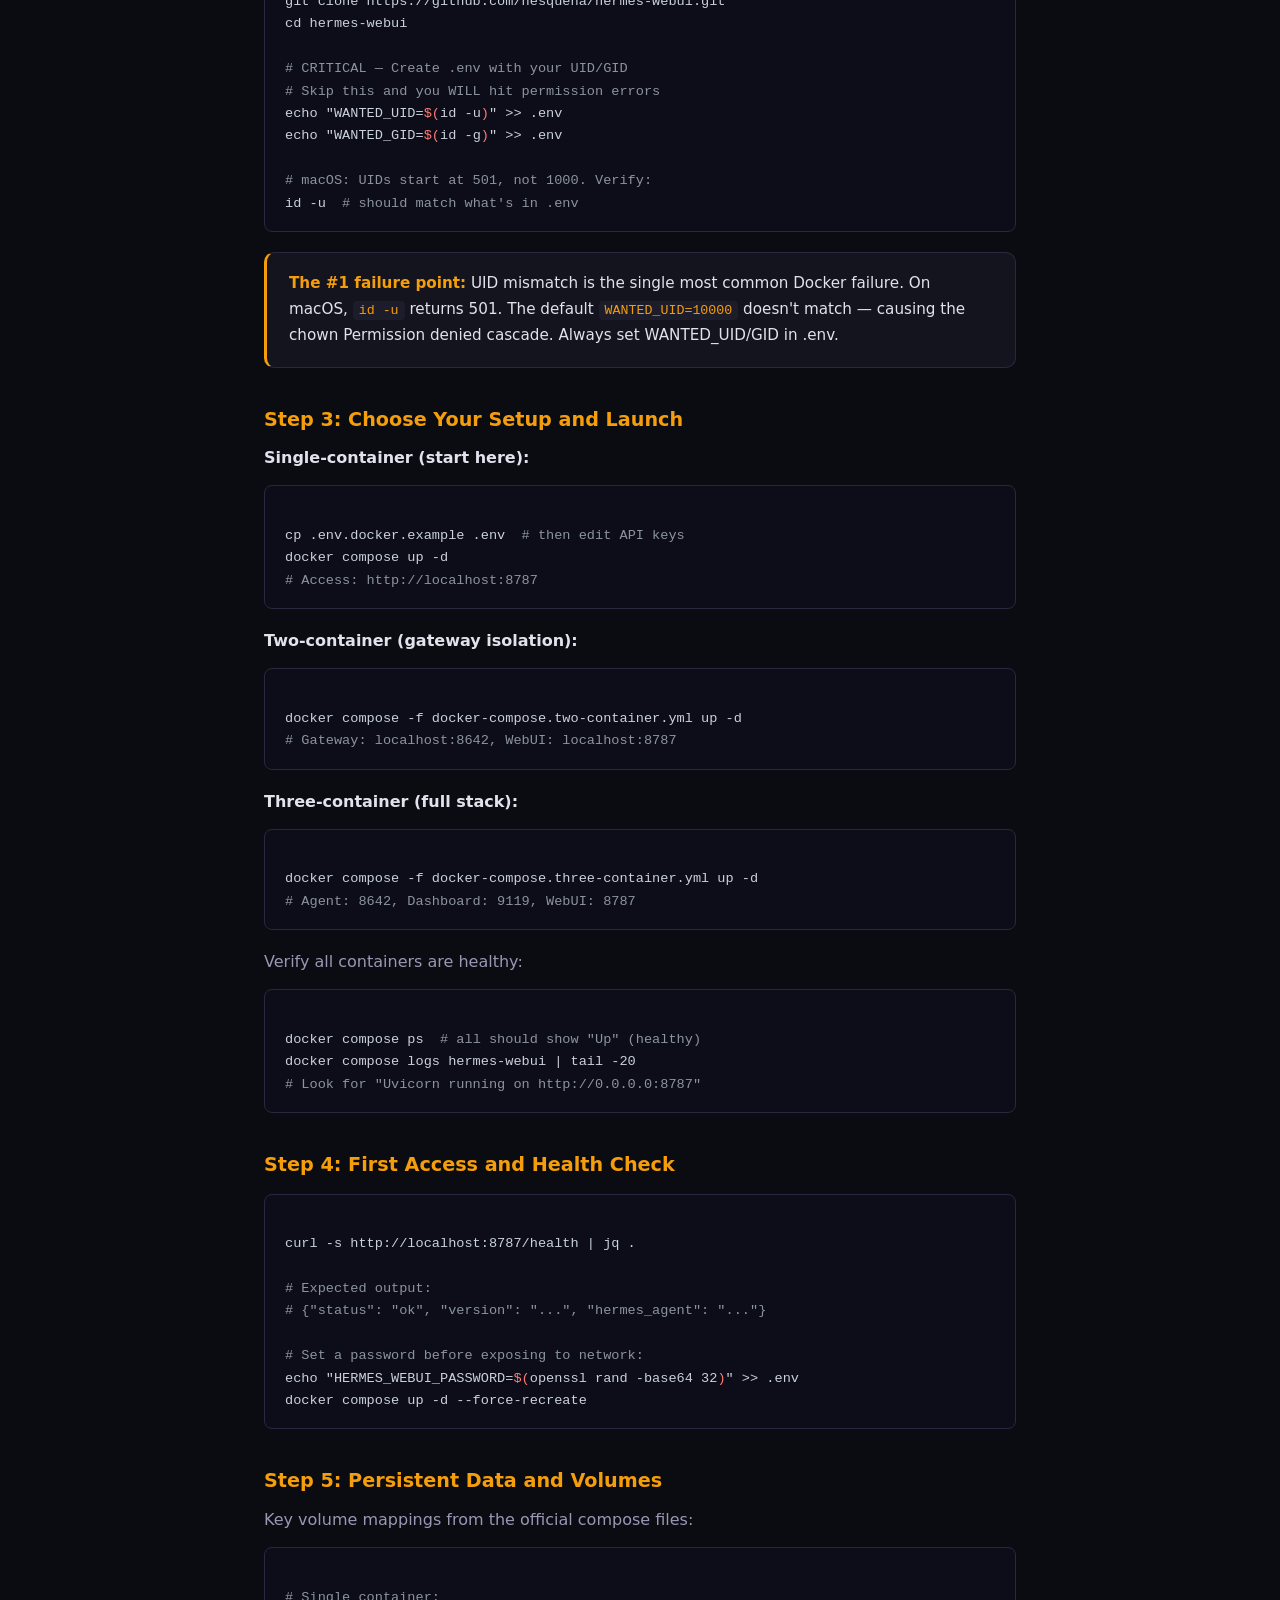
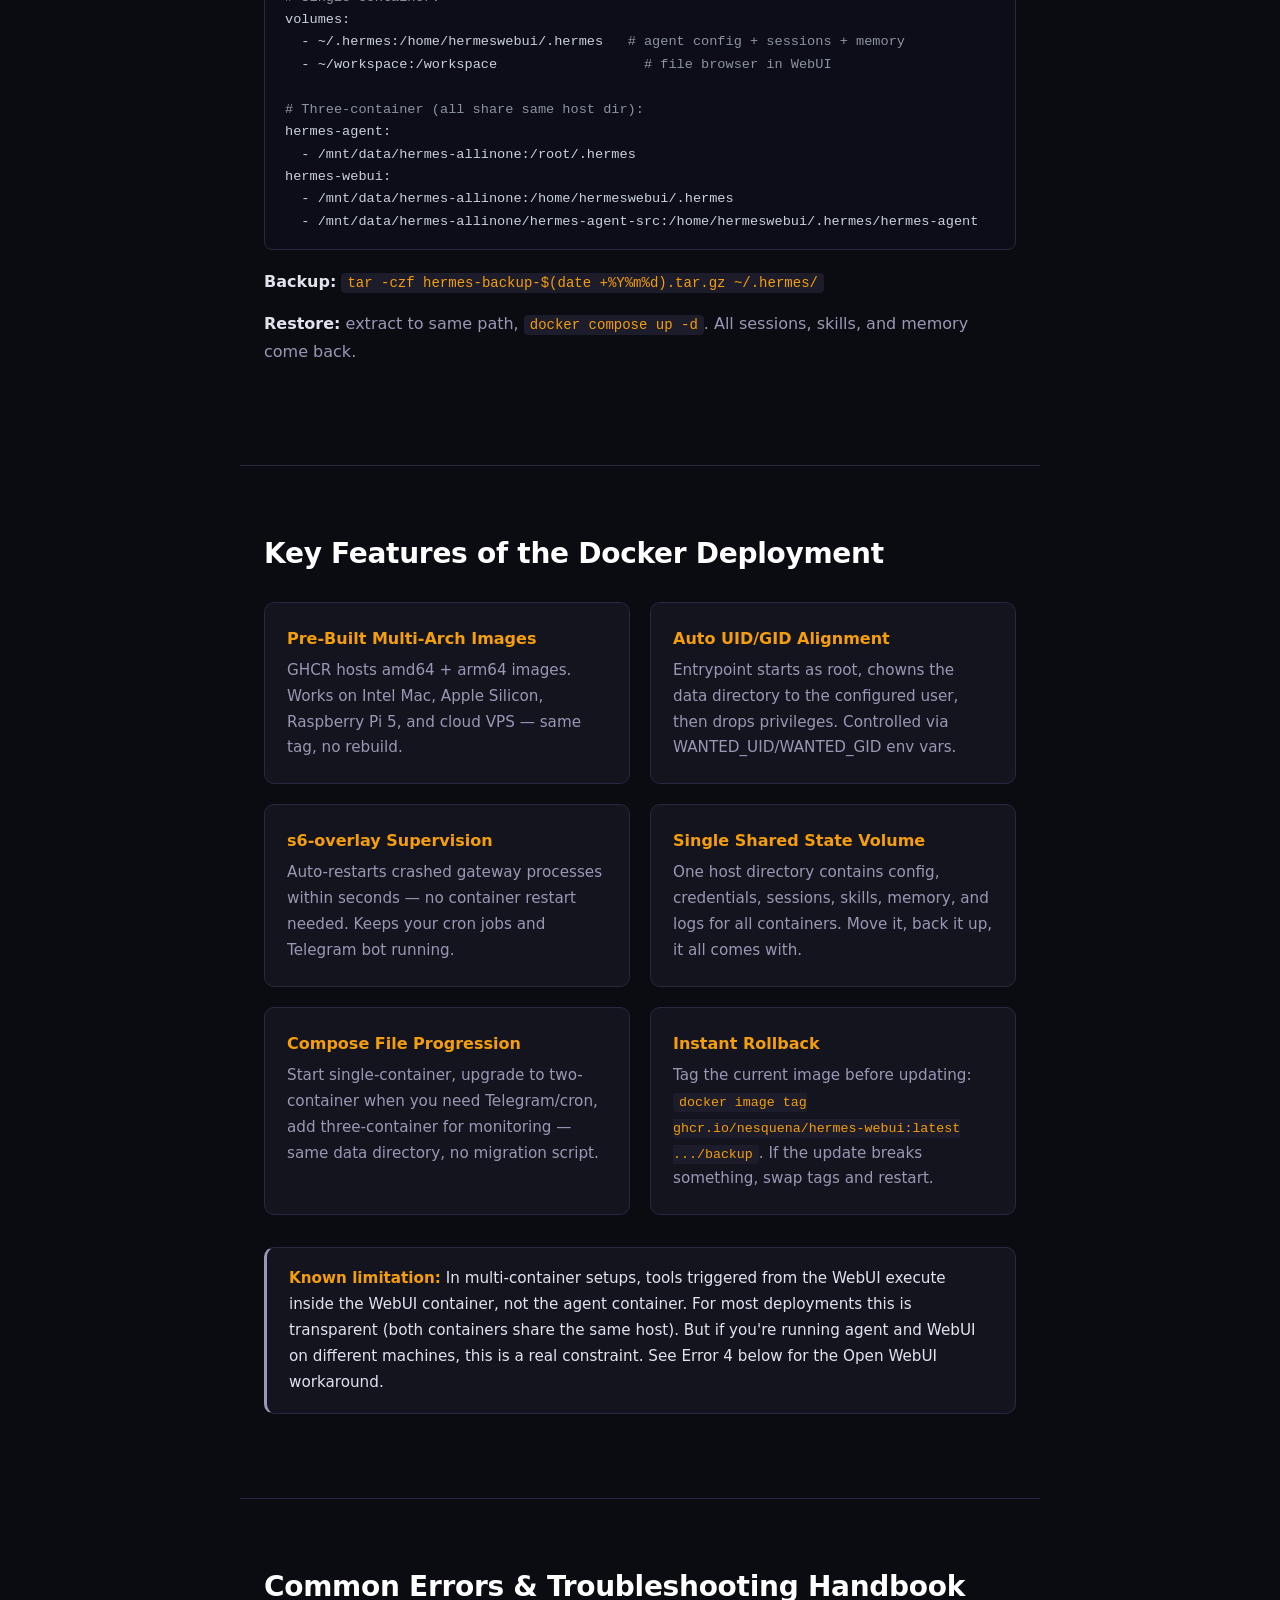
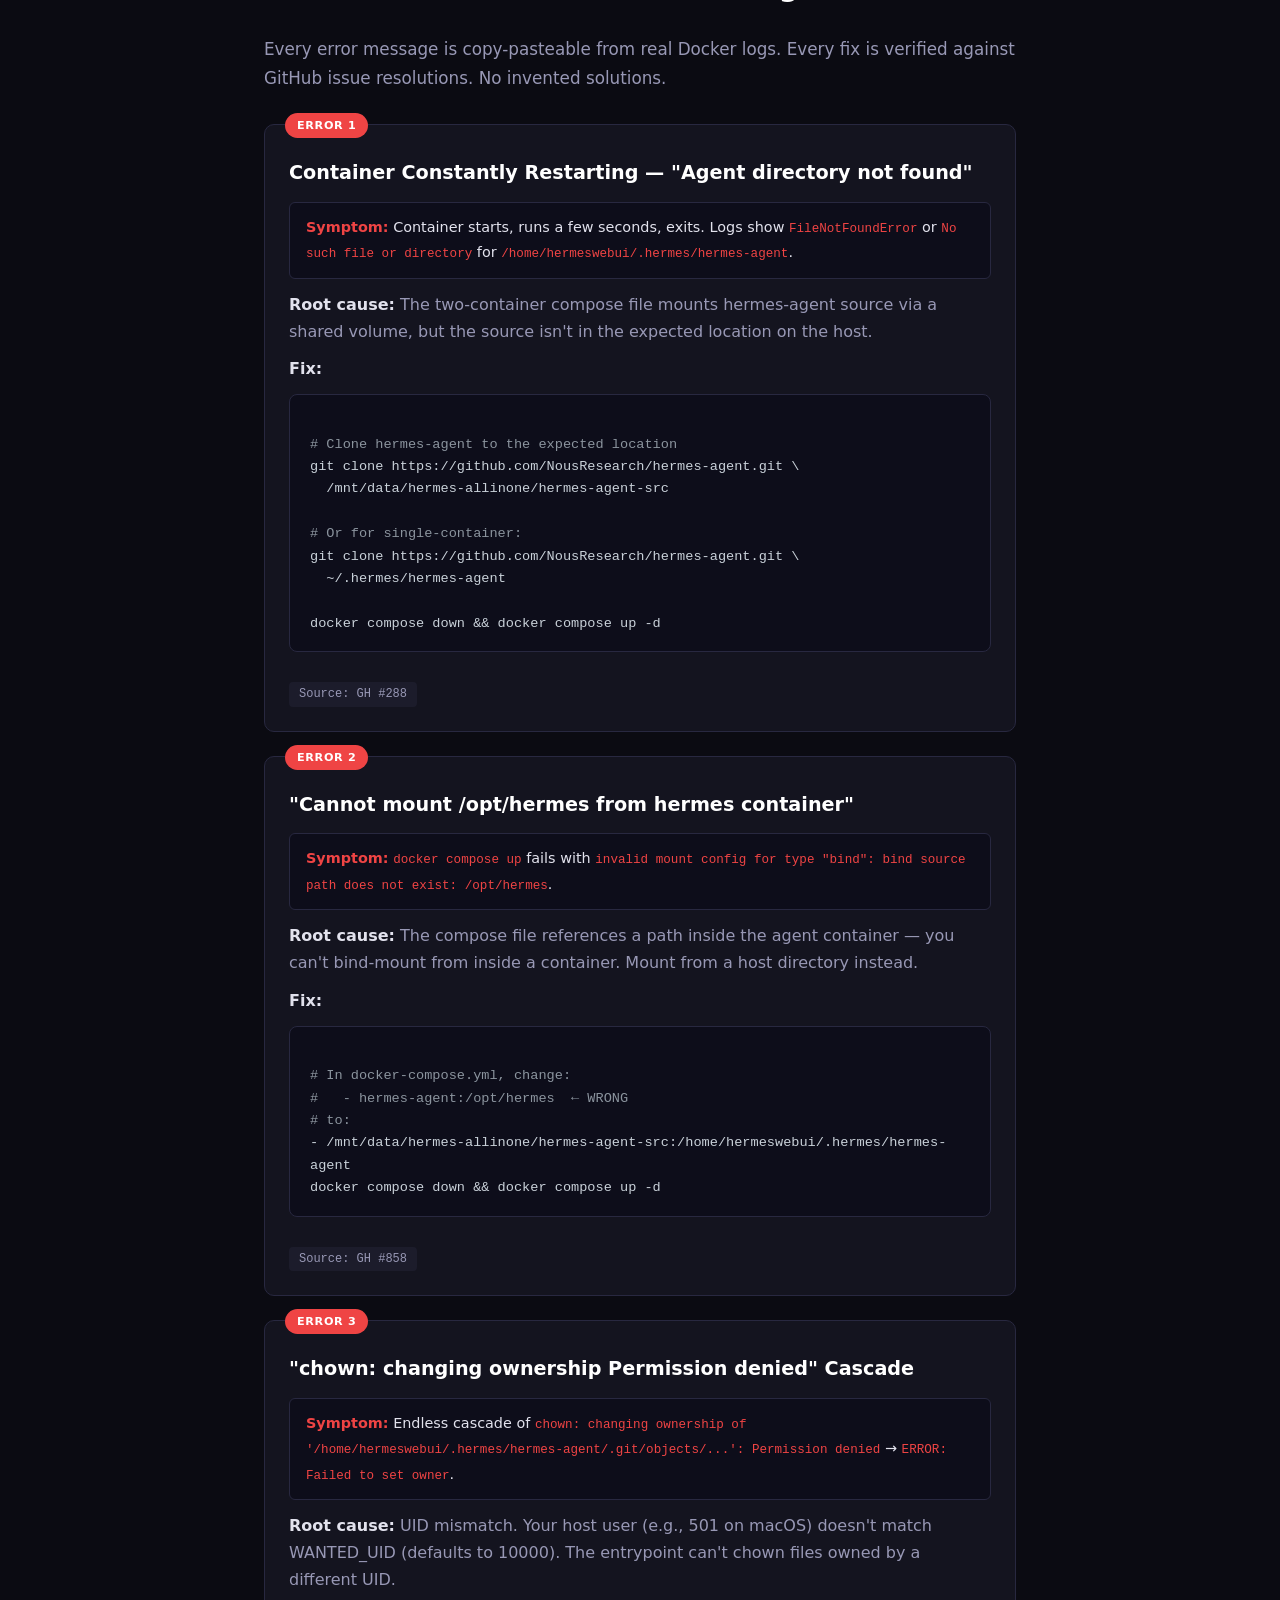
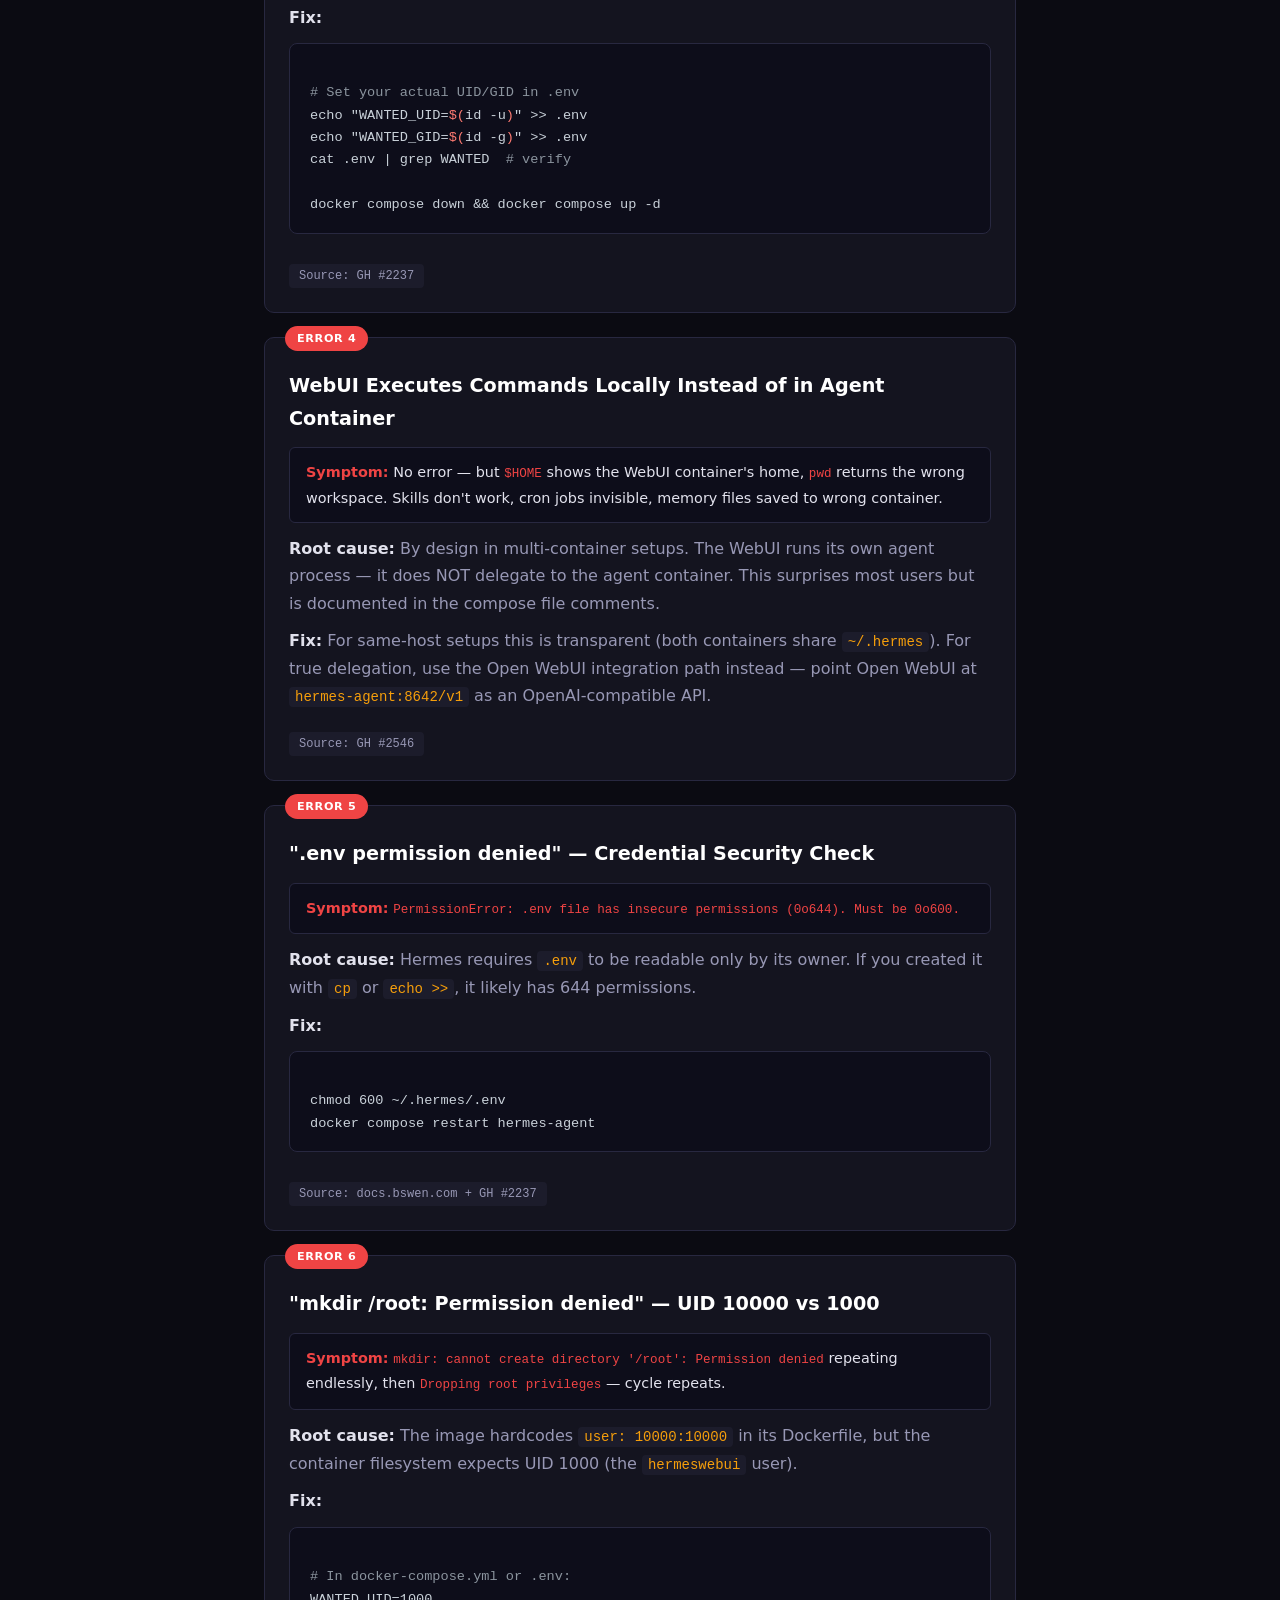
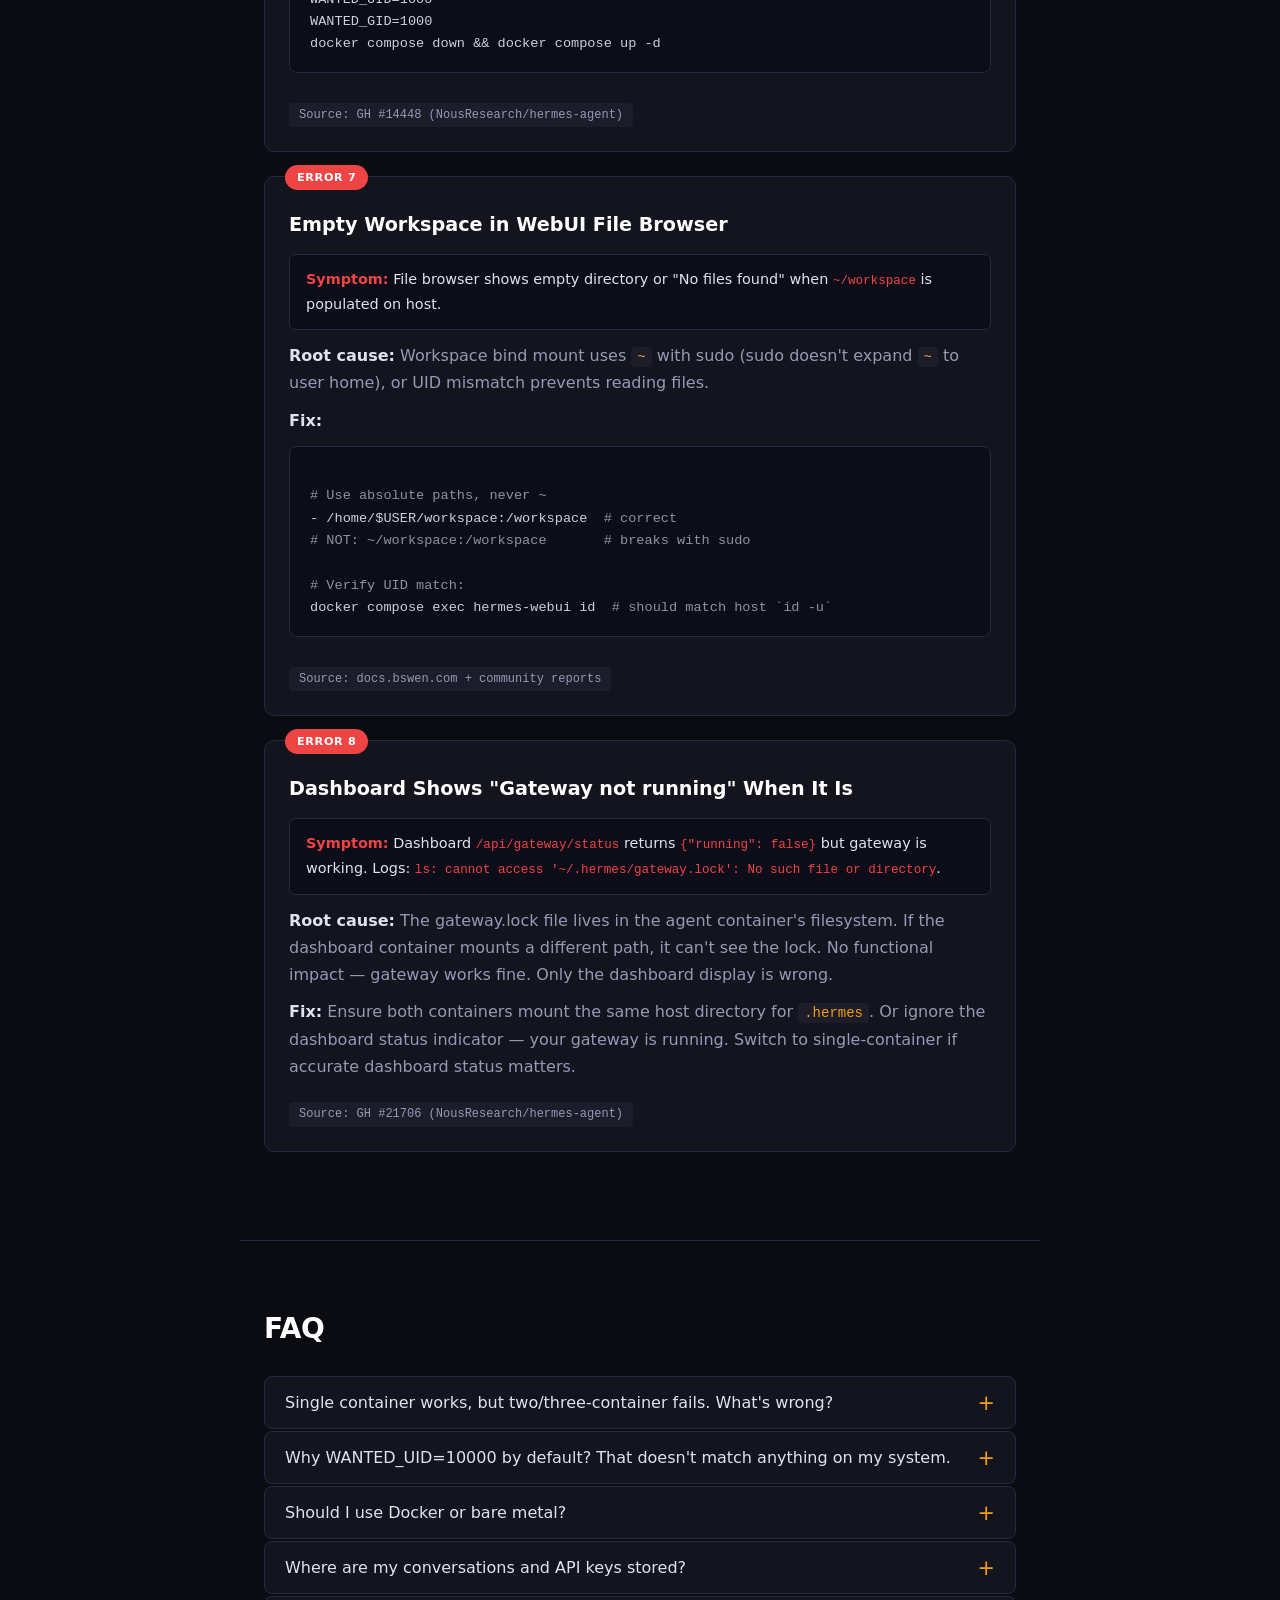
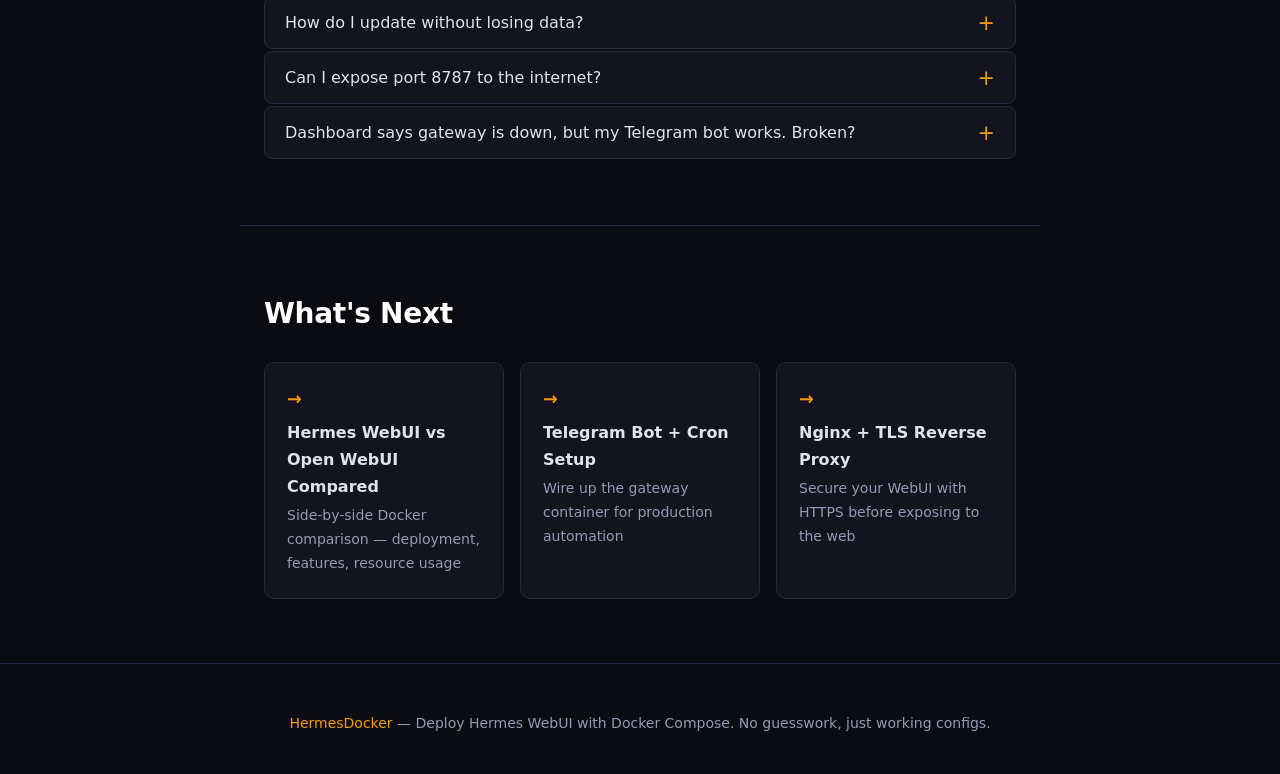
==== commit 785ff20d: "fix: H1 match title — Free Config Generator + 8 Fixes" ====
--- a/index.html
+++ b/index.html
@@ -97,7 +97,7 @@
 <!-- Hero -->
 <section class="hero">
   <div class="hero-badge">DEPLOYMENT + TROUBLESHOOTING</div>
-  <h1>Hermes WebUI Docker Setup: Deployment, Compose & Troubleshooting Guide</h1>
+  <h1>Hermes WebUI Docker Compose — Free Config Generator + 8 Fixes</h1>
   <p class="subtitle">Deploy Hermes WebUI with Docker Compose in 5 minutes. Pick single-container for quick start, dual for gateway isolation, or three-container for full production stack — all 3 compose files verified against the 140K+ star Hermes Agent codebase. 8 common errors with copy-paste fixes included.</p>
   <div class="hero-meta">
     <span>github.com/nesquena/hermes-webui</span>
